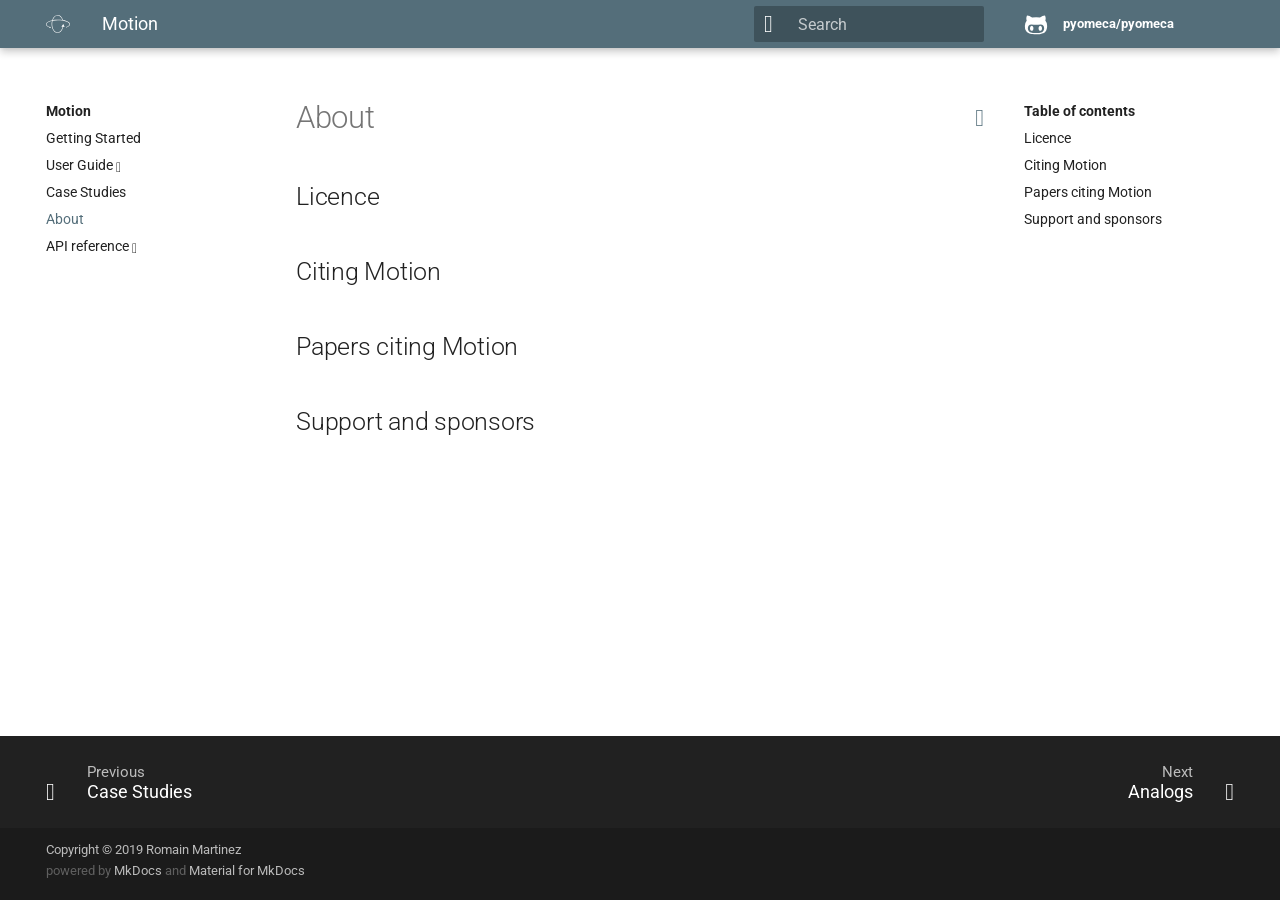
==== about/index.html @ 7331e1ff "Deployed 268c8de with MkDocs version: 1.1" ====
<!doctype html>
<html lang="en" class="no-js">
  <head>
    
      <meta charset="utf-8">
      <meta name="viewport" content="width=device-width,initial-scale=1">
      <meta http-equiv="x-ua-compatible" content="ie=edge">
      
        <meta name="description" content="An Open-Source Framework for Biomechanical Analysis">
      
      
      
        <meta name="author" content="Romain Martinez">
      
      
        <meta name="lang:clipboard.copy" content="Copy to clipboard">
      
        <meta name="lang:clipboard.copied" content="Copied to clipboard">
      
        <meta name="lang:search.language" content="en">
      
        <meta name="lang:search.pipeline.stopwords" content="True">
      
        <meta name="lang:search.pipeline.trimmer" content="True">
      
        <meta name="lang:search.result.none" content="No matching documents">
      
        <meta name="lang:search.result.one" content="1 matching document">
      
        <meta name="lang:search.result.other" content="# matching documents">
      
        <meta name="lang:search.tokenizer" content="[\s\-]+">
      
      <link rel="shortcut icon" href="../images/favicon.ico">
      <meta name="generator" content="mkdocs-1.1, mkdocs-material-4.6.3">
    
    
      
        <title>About - Motion</title>
      
    
    
      <link rel="stylesheet" href="../assets/stylesheets/application.adb8469c.css">
      
        <link rel="stylesheet" href="../assets/stylesheets/application-palette.a8b3c06d.css">
      
      
        
        
        <meta name="theme-color" content="#546e7a">
      
    
    
      <script src="../assets/javascripts/modernizr.86422ebf.js"></script>
    
    
      
        <link href="https://fonts.gstatic.com" rel="preconnect" crossorigin>
        <link rel="stylesheet" href="https://fonts.googleapis.com/css?family=Roboto:300,400,400i,700%7CRoboto+Mono&display=fallback">
        <style>body,input{font-family:"Roboto","Helvetica Neue",Helvetica,Arial,sans-serif}code,kbd,pre{font-family:"Roboto Mono","Courier New",Courier,monospace}</style>
      
    
    <link rel="stylesheet" href="../assets/fonts/material-icons.css">
    
    
      <link rel="stylesheet" href="../custom.css">
    
    
      
    
    
  </head>
  
    
    
    <body dir="ltr" data-md-color-primary="blue-grey" data-md-color-accent="teal">
  
    <svg class="md-svg">
      <defs>
        
        
          <svg xmlns="http://www.w3.org/2000/svg" width="416" height="448" viewBox="0 0 416 448" id="__github"><path fill="currentColor" d="M160 304q0 10-3.125 20.5t-10.75 19T128 352t-18.125-8.5-10.75-19T96 304t3.125-20.5 10.75-19T128 256t18.125 8.5 10.75 19T160 304zm160 0q0 10-3.125 20.5t-10.75 19T288 352t-18.125-8.5-10.75-19T256 304t3.125-20.5 10.75-19T288 256t18.125 8.5 10.75 19T320 304zm40 0q0-30-17.25-51T296 232q-10.25 0-48.75 5.25Q229.5 240 208 240t-39.25-2.75Q130.75 232 120 232q-29.5 0-46.75 21T56 304q0 22 8 38.375t20.25 25.75 30.5 15 35 7.375 37.25 1.75h42q20.5 0 37.25-1.75t35-7.375 30.5-15 20.25-25.75T360 304zm56-44q0 51.75-15.25 82.75-9.5 19.25-26.375 33.25t-35.25 21.5-42.5 11.875-42.875 5.5T212 416q-19.5 0-35.5-.75t-36.875-3.125-38.125-7.5-34.25-12.875T37 371.5t-21.5-28.75Q0 312 0 260q0-59.25 34-99-6.75-20.5-6.75-42.5 0-29 12.75-54.5 27 0 47.5 9.875t47.25 30.875Q171.5 96 212 96q37 0 70 8 26.25-20.5 46.75-30.25T376 64q12.75 25.5 12.75 54.5 0 21.75-6.75 42 34 40 34 99.5z"/></svg>
        
      </defs>
    </svg>
    <input class="md-toggle" data-md-toggle="drawer" type="checkbox" id="__drawer" autocomplete="off">
    <input class="md-toggle" data-md-toggle="search" type="checkbox" id="__search" autocomplete="off">
    <label class="md-overlay" data-md-component="overlay" for="__drawer"></label>
    
      <a href="#licence" tabindex="0" class="md-skip">
        Skip to content
      </a>
    
    
      <header class="md-header" data-md-component="header">
  <nav class="md-header-nav md-grid">
    <div class="md-flex">
      <div class="md-flex__cell md-flex__cell--shrink">
        <a href=".." title="Motion" aria-label="Motion" class="md-header-nav__button md-logo">
          
            <img alt="logo" src="../images/logo.svg" width="24" height="24">
          
        </a>
      </div>
      <div class="md-flex__cell md-flex__cell--shrink">
        <label class="md-icon md-icon--menu md-header-nav__button" for="__drawer"></label>
      </div>
      <div class="md-flex__cell md-flex__cell--stretch">
        <div class="md-flex__ellipsis md-header-nav__title" data-md-component="title">
          
            <span class="md-header-nav__topic">
              Motion
            </span>
            <span class="md-header-nav__topic">
              
                About
              
            </span>
          
        </div>
      </div>
      <div class="md-flex__cell md-flex__cell--shrink">
        
          <label class="md-icon md-icon--search md-header-nav__button" for="__search"></label>
          
<div class="md-search" data-md-component="search" role="dialog">
  <label class="md-search__overlay" for="__search"></label>
  <div class="md-search__inner" role="search">
    <form class="md-search__form" name="search">
      <input type="text" class="md-search__input" aria-label="search" name="query" placeholder="Search" autocapitalize="off" autocorrect="off" autocomplete="off" spellcheck="false" data-md-component="query" data-md-state="active">
      <label class="md-icon md-search__icon" for="__search"></label>
      <button type="reset" class="md-icon md-search__icon" data-md-component="reset" tabindex="-1">
        &#xE5CD;
      </button>
    </form>
    <div class="md-search__output">
      <div class="md-search__scrollwrap" data-md-scrollfix>
        <div class="md-search-result" data-md-component="result">
          <div class="md-search-result__meta">
            Type to start searching
          </div>
          <ol class="md-search-result__list"></ol>
        </div>
      </div>
    </div>
  </div>
</div>
        
      </div>
      
        <div class="md-flex__cell md-flex__cell--shrink">
          <div class="md-header-nav__source">
            


  

<a href="https://github.com/pyomeca/pyomeca/" title="Go to repository" class="md-source" data-md-source="github">
  
    <div class="md-source__icon">
      <svg viewBox="0 0 24 24" width="24" height="24">
        <use xlink:href="#__github" width="24" height="24"></use>
      </svg>
    </div>
  
  <div class="md-source__repository">
    pyomeca/pyomeca
  </div>
</a>
          </div>
        </div>
      
    </div>
  </nav>
</header>
    
    <div class="md-container">
      
        
      
      
      <main class="md-main" role="main">
        <div class="md-main__inner md-grid" data-md-component="container">
          
            
              <div class="md-sidebar md-sidebar--primary" data-md-component="navigation">
                <div class="md-sidebar__scrollwrap">
                  <div class="md-sidebar__inner">
                    <nav class="md-nav md-nav--primary" data-md-level="0">
  <label class="md-nav__title md-nav__title--site" for="__drawer">
    <a href=".." title="Motion" class="md-nav__button md-logo">
      
        <img alt="logo" src="../images/logo.svg" width="48" height="48">
      
    </a>
    Motion
  </label>
  
    <div class="md-nav__source">
      


  

<a href="https://github.com/pyomeca/pyomeca/" title="Go to repository" class="md-source" data-md-source="github">
  
    <div class="md-source__icon">
      <svg viewBox="0 0 24 24" width="24" height="24">
        <use xlink:href="#__github" width="24" height="24"></use>
      </svg>
    </div>
  
  <div class="md-source__repository">
    pyomeca/pyomeca
  </div>
</a>
    </div>
  
  <ul class="md-nav__list" data-md-scrollfix>
    
      
      
      


  <li class="md-nav__item">
    <a href="../getting-started/" title="Getting Started" class="md-nav__link">
      Getting Started
    </a>
  </li>

    
      
      
      


  <li class="md-nav__item md-nav__item--nested">
    
      <input class="md-toggle md-nav__toggle" data-md-toggle="nav-2" type="checkbox" id="nav-2">
    
    <label class="md-nav__link" for="nav-2">
      User Guide
    </label>
    <nav class="md-nav" data-md-component="collapsible" data-md-level="1">
      <label class="md-nav__title" for="nav-2">
        User Guide
      </label>
      <ul class="md-nav__list" data-md-scrollfix>
        
        
          
          
          


  <li class="md-nav__item">
    <a href="../object-creation/" title="Object creation" class="md-nav__link">
      Object creation
    </a>
  </li>

        
          
          
          


  <li class="md-nav__item">
    <a href="../data-processing/" title="Data processing" class="md-nav__link">
      Data processing
    </a>
  </li>

        
      </ul>
    </nav>
  </li>

    
      
      
      


  <li class="md-nav__item">
    <a href="../case-studies/" title="Case Studies" class="md-nav__link">
      Case Studies
    </a>
  </li>

    
      
      
      

  


  <li class="md-nav__item md-nav__item--active">
    
    <input class="md-toggle md-nav__toggle" data-md-toggle="toc" type="checkbox" id="__toc">
    
    
      <label class="md-nav__link md-nav__link--active" for="__toc">
        About
      </label>
    
    <a href="./" title="About" class="md-nav__link md-nav__link--active">
      About
    </a>
    
      
<nav class="md-nav md-nav--secondary">
  
  
  
    <label class="md-nav__title" for="__toc">Table of contents</label>
    <ul class="md-nav__list" data-md-scrollfix>
      
        <li class="md-nav__item">
  <a href="#licence" class="md-nav__link">
    Licence
  </a>
  
</li>
      
        <li class="md-nav__item">
  <a href="#citing-motion" class="md-nav__link">
    Citing Motion
  </a>
  
</li>
      
        <li class="md-nav__item">
  <a href="#papers-citing-motion" class="md-nav__link">
    Papers citing Motion
  </a>
  
</li>
      
        <li class="md-nav__item">
  <a href="#support-and-sponsors" class="md-nav__link">
    Support and sponsors
  </a>
  
</li>
      
      
      
      
      
    </ul>
  
</nav>
    
  </li>

    
      
      
      


  <li class="md-nav__item md-nav__item--nested">
    
      <input class="md-toggle md-nav__toggle" data-md-toggle="nav-5" type="checkbox" id="nav-5">
    
    <label class="md-nav__link" for="nav-5">
      API reference
    </label>
    <nav class="md-nav" data-md-component="collapsible" data-md-level="1">
      <label class="md-nav__title" for="nav-5">
        API reference
      </label>
      <ul class="md-nav__list" data-md-scrollfix>
        
        
          
          
          


  <li class="md-nav__item">
    <a href="../api/analogs/" title="Analogs" class="md-nav__link">
      Analogs
    </a>
  </li>

        
          
          
          


  <li class="md-nav__item">
    <a href="../api/angles/" title="Angles" class="md-nav__link">
      Angles
    </a>
  </li>

        
          
          
          


  <li class="md-nav__item">
    <a href="../api/markers/" title="Markers" class="md-nav__link">
      Markers
    </a>
  </li>

        
          
          
          


  <li class="md-nav__item">
    <a href="../api/dataarray_accessor/" title="Dataarray_accessor" class="md-nav__link">
      Dataarray_accessor
    </a>
  </li>

        
          
          
          


  <li class="md-nav__item">
    <a href="../api/rototrans/" title="Rototrans" class="md-nav__link">
      Rototrans
    </a>
  </li>

        
      </ul>
    </nav>
  </li>

    
  </ul>
</nav>
                  </div>
                </div>
              </div>
            
            
              <div class="md-sidebar md-sidebar--secondary" data-md-component="toc">
                <div class="md-sidebar__scrollwrap">
                  <div class="md-sidebar__inner">
                    
<nav class="md-nav md-nav--secondary">
  
  
  
    <label class="md-nav__title" for="__toc">Table of contents</label>
    <ul class="md-nav__list" data-md-scrollfix>
      
        <li class="md-nav__item">
  <a href="#licence" class="md-nav__link">
    Licence
  </a>
  
</li>
      
        <li class="md-nav__item">
  <a href="#citing-motion" class="md-nav__link">
    Citing Motion
  </a>
  
</li>
      
        <li class="md-nav__item">
  <a href="#papers-citing-motion" class="md-nav__link">
    Papers citing Motion
  </a>
  
</li>
      
        <li class="md-nav__item">
  <a href="#support-and-sponsors" class="md-nav__link">
    Support and sponsors
  </a>
  
</li>
      
      
      
      
      
    </ul>
  
</nav>
                  </div>
                </div>
              </div>
            
          
          <div class="md-content">
            <article class="md-content__inner md-typeset">
              
                
                  <a href="https://github.com/pyomeca/pyomeca/edit/master/docs/about.md" title="Edit this page" class="md-icon md-content__icon">&#xE3C9;</a>
                
                
                  <h1>About</h1>
                
                <h2 id="licence">Licence<a class="headerlink" href="#licence" title="Permanent link">&para;</a></h2>
<h2 id="citing-motion">Citing Motion<a class="headerlink" href="#citing-motion" title="Permanent link">&para;</a></h2>
<h2 id="papers-citing-motion">Papers citing Motion<a class="headerlink" href="#papers-citing-motion" title="Permanent link">&para;</a></h2>
<h2 id="support-and-sponsors">Support and sponsors<a class="headerlink" href="#support-and-sponsors" title="Permanent link">&para;</a></h2>
                
                  
                
                
              
              
                


              
            </article>
          </div>
        </div>
      </main>
      
        
<footer class="md-footer">
  
    <div class="md-footer-nav">
      <nav class="md-footer-nav__inner md-grid">
        
          <a href="../case-studies/" title="Case Studies" class="md-flex md-footer-nav__link md-footer-nav__link--prev" rel="prev">
            <div class="md-flex__cell md-flex__cell--shrink">
              <i class="md-icon md-icon--arrow-back md-footer-nav__button"></i>
            </div>
            <div class="md-flex__cell md-flex__cell--stretch md-footer-nav__title">
              <span class="md-flex__ellipsis">
                <span class="md-footer-nav__direction">
                  Previous
                </span>
                Case Studies
              </span>
            </div>
          </a>
        
        
          <a href="../api/analogs/" title="Analogs" class="md-flex md-footer-nav__link md-footer-nav__link--next" rel="next">
            <div class="md-flex__cell md-flex__cell--stretch md-footer-nav__title">
              <span class="md-flex__ellipsis">
                <span class="md-footer-nav__direction">
                  Next
                </span>
                Analogs
              </span>
            </div>
            <div class="md-flex__cell md-flex__cell--shrink">
              <i class="md-icon md-icon--arrow-forward md-footer-nav__button"></i>
            </div>
          </a>
        
      </nav>
    </div>
  
  <div class="md-footer-meta md-typeset">
    <div class="md-footer-meta__inner md-grid">
      <div class="md-footer-copyright">
        
          <div class="md-footer-copyright__highlight">
            Copyright &copy; 2019 Romain Martinez
          </div>
        
        powered by
        <a href="https://www.mkdocs.org" target="_blank" rel="noopener">MkDocs</a>
        and
        <a href="https://squidfunk.github.io/mkdocs-material/" target="_blank" rel="noopener">
          Material for MkDocs</a>
      </div>
      
  <div class="md-footer-social">
    <link rel="stylesheet" href="../assets/fonts/font-awesome.css">
    
      <a href="https://github.com/romainmartinez" target="_blank" rel="noopener" title="github" class="md-footer-social__link fa fa-github"></a>
    
  </div>

    </div>
  </div>
</footer>
      
    </div>
    
      <script src="../assets/javascripts/application.c33a9706.js"></script>
      
      <script>app.initialize({version:"1.1",url:{base:".."}})</script>
      
    
  </body>
</html>
---- assets/stylesheets/application.adb8469c.css ----
html{box-sizing:border-box}*,:after,:before{box-sizing:inherit}html{-webkit-text-size-adjust:none;-moz-text-size-adjust:none;-ms-text-size-adjust:none;text-size-adjust:none}body{margin:0}hr{overflow:visible;box-sizing:content-box}a{-webkit-text-decoration-skip:objects}a,button,input,label{-webkit-tap-highlight-color:transparent}a{color:inherit;text-decoration:none}small,sub,sup{font-size:80%}sub,sup{position:relative;line-height:0;vertical-align:baseline}sub{bottom:-.25em}sup{top:-.5em}img{border-style:none}table{border-collapse:separate;border-spacing:0}td,th{font-weight:400;vertical-align:top}button{margin:0;padding:0;border:0;outline-style:none;background:transparent;font-size:inherit}input{border:0;outline:0}.md-clipboard:before,.md-icon,.md-nav__button,.md-nav__link:after,.md-nav__title:before,.md-search-result__article--document:before,.md-source-file:before,.md-typeset .admonition>.admonition-title:before,.md-typeset .admonition>summary:before,.md-typeset .critic.comment:before,.md-typeset .footnote-backref,.md-typeset .task-list-control .task-list-indicator:before,.md-typeset details>.admonition-title:before,.md-typeset details>summary:before,.md-typeset summary:after{font-family:Material Icons;font-style:normal;font-variant:normal;font-weight:400;line-height:1;text-transform:none;white-space:nowrap;word-wrap:normal;direction:ltr}.md-content__icon,.md-footer-nav__button,.md-header-nav__button,.md-nav__button,.md-nav__title:before,.md-search-result__article--document:before{display:inline-block;margin:.2rem;padding:.4rem;font-size:1.2rem;cursor:pointer}.md-icon--arrow-back:before{content:""}.md-icon--arrow-forward:before{content:""}.md-icon--menu:before{content:""}.md-icon--search:before{content:""}[dir=rtl] .md-icon--arrow-back:before{content:""}[dir=rtl] .md-icon--arrow-forward:before{content:""}body{-webkit-font-smoothing:antialiased;-moz-osx-font-smoothing:grayscale}body,input{color:rgba(0,0,0,.87);font-feature-settings:"kern","liga";font-family:Helvetica Neue,Helvetica,Arial,sans-serif}code,kbd,pre{color:rgba(0,0,0,.87);font-feature-settings:"kern";font-family:Courier New,Courier,monospace}.md-typeset{font-size:.8rem;line-height:1.6;-webkit-print-color-adjust:exact}.md-typeset blockquote,.md-typeset ol,.md-typeset p,.md-typeset ul{margin:1em 0}.md-typeset h1{margin:0 0 2rem;color:rgba(0,0,0,.54);font-size:1.5625rem;line-height:1.3}.md-typeset h1,.md-typeset h2{font-weight:300;letter-spacing:-.01em}.md-typeset h2{margin:2rem 0 .8rem;font-size:1.25rem;line-height:1.4}.md-typeset h3{margin:1.6rem 0 .8rem;font-size:1rem;font-weight:400;letter-spacing:-.01em;line-height:1.5}.md-typeset h2+h3{margin-top:.8rem}.md-typeset h4{font-size:.8rem}.md-typeset h4,.md-typeset h5,.md-typeset h6{margin:.8rem 0;font-weight:700;letter-spacing:-.01em}.md-typeset h5,.md-typeset h6{color:rgba(0,0,0,.54);font-size:.64rem}.md-typeset h5{text-transform:uppercase}.md-typeset hr{margin:1.5em 0;border-bottom:.05rem dotted rgba(0,0,0,.26)}.md-typeset a{color:#3f51b5;word-break:break-word}.md-typeset a,.md-typeset a:before{-webkit-transition:color .125s;transition:color .125s}.md-typeset a:active,.md-typeset a:hover{color:#536dfe}.md-typeset code,.md-typeset pre{background-color:hsla(0,0%,92.5%,.5);color:#37474f;font-size:85%;direction:ltr}.md-typeset code{margin:0 .29412em;padding:.07353em 0;border-radius:.1rem;box-shadow:.29412em 0 0 hsla(0,0%,92.5%,.5),-.29412em 0 0 hsla(0,0%,92.5%,.5);word-break:break-word;-webkit-box-decoration-break:clone;box-decoration-break:clone}.md-typeset h1 code,.md-typeset h2 code,.md-typeset h3 code,.md-typeset h4 code,.md-typeset h5 code,.md-typeset h6 code{margin:0;background-color:transparent;box-shadow:none}.md-typeset a>code{margin:inherit;padding:inherit;border-radius:initial;background-color:inherit;color:inherit;box-shadow:none}.md-typeset pre{position:relative;margin:1em 0;border-radius:.1rem;line-height:1.4;-webkit-overflow-scrolling:touch}.md-typeset pre>code{display:block;margin:0;padding:.525rem .6rem;background-color:transparent;font-size:inherit;box-shadow:none;-webkit-box-decoration-break:slice;box-decoration-break:slice;overflow:auto}.md-typeset pre>code::-webkit-scrollbar{width:.2rem;height:.2rem}.md-typeset pre>code::-webkit-scrollbar-thumb{background-color:rgba(0,0,0,.26)}.md-typeset pre>code::-webkit-scrollbar-thumb:hover{background-color:#536dfe}.md-typeset kbd{padding:0 .29412em;border-radius:.15rem;border:.05rem solid #c9c9c9;border-bottom-color:#bcbcbc;background-color:#fcfcfc;color:#555;font-size:85%;box-shadow:0 .05rem 0 #b0b0b0;word-break:break-word}.md-typeset mark{margin:0 .25em;padding:.0625em 0;border-radius:.1rem;background-color:rgba(255,235,59,.5);box-shadow:.25em 0 0 rgba(255,235,59,.5),-.25em 0 0 rgba(255,235,59,.5);word-break:break-word;-webkit-box-decoration-break:clone;box-decoration-break:clone}.md-typeset abbr{border-bottom:.05rem dotted rgba(0,0,0,.54);text-decoration:none;cursor:help}.md-typeset small{opacity:.75}.md-typeset sub,.md-typeset sup{margin-left:.07812em}[dir=rtl] .md-typeset sub,[dir=rtl] .md-typeset sup{margin-right:.07812em;margin-left:0}.md-typeset blockquote{padding-left:.6rem;border-left:.2rem solid rgba(0,0,0,.26);color:rgba(0,0,0,.54)}[dir=rtl] .md-typeset blockquote{padding-right:.6rem;padding-left:0;border-right:.2rem solid rgba(0,0,0,.26);border-left:initial}.md-typeset ul{list-style-type:disc}.md-typeset ol,.md-typeset ul{margin-left:.625em;padding:0}[dir=rtl] .md-typeset ol,[dir=rtl] .md-typeset ul{margin-right:.625em;margin-left:0}.md-typeset ol ol,.md-typeset ul ol{list-style-type:lower-alpha}.md-typeset ol ol ol,.md-typeset ul ol ol{list-style-type:lower-roman}.md-typeset ol li,.md-typeset ul li{margin-bottom:.5em;margin-left:1.25em}[dir=rtl] .md-typeset ol li,[dir=rtl] .md-typeset ul li{margin-right:1.25em;margin-left:0}.md-typeset ol li blockquote,.md-typeset ol li p,.md-typeset ul li blockquote,.md-typeset ul li p{margin:.5em 0}.md-typeset ol li:last-child,.md-typeset ul li:last-child{margin-bottom:0}.md-typeset ol li ol,.md-typeset ol li ul,.md-typeset ul li ol,.md-typeset ul li ul{margin:.5em 0 .5em .625em}[dir=rtl] .md-typeset ol li ol,[dir=rtl] .md-typeset ol li ul,[dir=rtl] .md-typeset ul li ol,[dir=rtl] .md-typeset ul li ul{margin-right:.625em;margin-left:0}.md-typeset dd{margin:1em 0 1em 1.875em}[dir=rtl] .md-typeset dd{margin-right:1.875em;margin-left:0}.md-typeset iframe,.md-typeset img,.md-typeset svg{max-width:100%}.md-typeset table:not([class]){box-shadow:0 2px 2px 0 rgba(0,0,0,.14),0 1px 5px 0 rgba(0,0,0,.12),0 3px 1px -2px rgba(0,0,0,.2);display:inline-block;max-width:100%;border-radius:.1rem;font-size:.64rem;overflow:auto;-webkit-overflow-scrolling:touch}.md-typeset table:not([class])+*{margin-top:1.5em}.md-typeset table:not([class]) td:not([align]),.md-typeset table:not([class]) th:not([align]){text-align:left}[dir=rtl] .md-typeset table:not([class]) td:not([align]),[dir=rtl] .md-typeset table:not([class]) th:not([align]){text-align:right}.md-typeset table:not([class]) th{min-width:5rem;padding:.6rem .8rem;background-color:rgba(0,0,0,.54);color:#fff;vertical-align:top}.md-typeset table:not([class]) td{padding:.6rem .8rem;border-top:.05rem solid rgba(0,0,0,.07);vertical-align:top}.md-typeset table:not([class]) tr{-webkit-transition:background-color .125s;transition:background-color .125s}.md-typeset table:not([class]) tr:hover{background-color:rgba(0,0,0,.035);box-shadow:inset 0 .05rem 0 #fff}.md-typeset table:not([class]) tr:first-child td{border-top:0}.md-typeset table:not([class]) a{word-break:normal}.md-typeset__scrollwrap{margin:1em -.8rem;overflow-x:auto;-webkit-overflow-scrolling:touch}.md-typeset .md-typeset__table{display:inline-block;margin-bottom:.5em;padding:0 .8rem}.md-typeset .md-typeset__table table{display:table;width:100%;margin:0;overflow:hidden}html{font-size:125%;overflow-x:hidden}body,html{height:100%}body{position:relative;font-size:.5rem}hr{display:block;height:.05rem;padding:0;border:0}.md-svg{display:none}.md-grid{max-width:61rem;margin-right:auto;margin-left:auto}.md-container,.md-main{overflow:auto}.md-container{display:table;width:100%;height:100%;padding-top:2.4rem;table-layout:fixed}.md-main{display:table-row;height:100%}.md-main__inner{height:100%;padding-top:1.5rem;padding-bottom:.05rem}.md-toggle{display:none}.md-overlay{position:fixed;top:0;width:0;height:0;-webkit-transition:width 0s .25s,height 0s .25s,opacity .25s;transition:width 0s .25s,height 0s .25s,opacity .25s;background-color:rgba(0,0,0,.54);opacity:0;z-index:3}.md-flex{display:table}.md-flex__cell{display:table-cell;position:relative;vertical-align:top}.md-flex__cell--shrink{width:0}.md-flex__cell--stretch{display:table;width:100%;table-layout:fixed}.md-flex__ellipsis{display:table-cell;text-overflow:ellipsis;white-space:nowrap;overflow:hidden}.md-skip{position:fixed;width:.05rem;height:.05rem;margin:.5rem;padding:.3rem .5rem;-webkit-transform:translateY(.4rem);transform:translateY(.4rem);border-radius:.1rem;background-color:rgba(0,0,0,.87);color:#fff;font-size:.64rem;opacity:0;overflow:hidden}.md-skip:focus{width:auto;height:auto;clip:auto;-webkit-transform:translateX(0);transform:translateX(0);-webkit-transition:opacity .175s 75ms,-webkit-transform .25s cubic-bezier(.4,0,.2,1);transition:opacity .175s 75ms,-webkit-transform .25s cubic-bezier(.4,0,.2,1);transition:transform .25s cubic-bezier(.4,0,.2,1),opacity .175s 75ms;transition:transform .25s cubic-bezier(.4,0,.2,1),opacity .175s 75ms,-webkit-transform .25s cubic-bezier(.4,0,.2,1);opacity:1;z-index:10}@page{margin:25mm}.md-clipboard{position:absolute;top:.3rem;right:.3rem;width:1.4rem;height:1.4rem;border-radius:.1rem;font-size:.8rem;cursor:pointer;z-index:1;-webkit-backface-visibility:hidden;backface-visibility:hidden}.md-clipboard:before{-webkit-transition:color .25s,opacity .25s;transition:color .25s,opacity .25s;color:rgba(0,0,0,.07);content:"\E14D"}.codehilite:hover .md-clipboard:before,.md-typeset .highlight:hover .md-clipboard:before,pre:hover .md-clipboard:before{color:rgba(0,0,0,.54)}.md-clipboard:focus:before,.md-clipboard:hover:before{color:#536dfe}.md-clipboard__message{display:block;position:absolute;top:0;right:1.7rem;padding:.3rem .5rem;-webkit-transform:translateX(.4rem);transform:translateX(.4rem);-webkit-transition:opacity .175s,-webkit-transform .25s cubic-bezier(.9,.1,.9,0);transition:opacity .175s,-webkit-transform .25s cubic-bezier(.9,.1,.9,0);transition:transform .25s cubic-bezier(.9,.1,.9,0),opacity .175s;transition:transform .25s cubic-bezier(.9,.1,.9,0),opacity .175s,-webkit-transform .25s cubic-bezier(.9,.1,.9,0);border-radius:.1rem;background-color:rgba(0,0,0,.54);color:#fff;font-size:.64rem;white-space:nowrap;opacity:0;pointer-events:none}.md-clipboard__message--active{-webkit-transform:translateX(0);transform:translateX(0);-webkit-transition:opacity .175s 75ms,-webkit-transform .25s cubic-bezier(.4,0,.2,1);transition:opacity .175s 75ms,-webkit-transform .25s cubic-bezier(.4,0,.2,1);transition:transform .25s cubic-bezier(.4,0,.2,1),opacity .175s 75ms;transition:transform .25s cubic-bezier(.4,0,.2,1),opacity .175s 75ms,-webkit-transform .25s cubic-bezier(.4,0,.2,1);opacity:1;pointer-events:auto}.md-clipboard__message:before{content:attr(aria-label)}.md-clipboard__message:after{display:block;position:absolute;top:50%;right:-.2rem;width:0;margin-top:-.2rem;border-color:transparent rgba(0,0,0,.54);border-style:solid;border-width:.2rem 0 .2rem .2rem;content:""}.md-content__inner{margin:0 .8rem 1.2rem;padding-top:.6rem}.md-content__inner:before{display:block;height:.4rem;content:""}.md-content__inner>:last-child{margin-bottom:0}.md-content__icon{position:relative;margin:.4rem 0;padding:0;float:right}.md-typeset .md-content__icon{color:rgba(0,0,0,.26)}.md-header{position:fixed;top:0;right:0;left:0;height:2.4rem;-webkit-transition:background-color .25s,color .25s;transition:background-color .25s,color .25s;background-color:#3f51b5;color:#fff;box-shadow:none;z-index:2;-webkit-backface-visibility:hidden;backface-visibility:hidden}.no-js .md-header{-webkit-transition:none;transition:none;box-shadow:none}.md-header[data-md-state=shadow]{-webkit-transition:background-color .25s,color .25s,box-shadow .25s;transition:background-color .25s,color .25s,box-shadow .25s;box-shadow:0 0 .2rem rgba(0,0,0,.1),0 .2rem .4rem rgba(0,0,0,.2)}.md-header-nav{padding:0 .2rem}.md-header-nav__button{position:relative;-webkit-transition:opacity .25s;transition:opacity .25s;z-index:1}.md-header-nav__button:hover{opacity:.7}.md-header-nav__button.md-logo *{display:block}.no-js .md-header-nav__button.md-icon--search{display:none}.md-header-nav__topic{display:block;position:absolute;-webkit-transition:opacity .15s,-webkit-transform .4s cubic-bezier(.1,.7,.1,1);transition:opacity .15s,-webkit-transform .4s cubic-bezier(.1,.7,.1,1);transition:transform .4s cubic-bezier(.1,.7,.1,1),opacity .15s;transition:transform .4s cubic-bezier(.1,.7,.1,1),opacity .15s,-webkit-transform .4s cubic-bezier(.1,.7,.1,1);text-overflow:ellipsis;white-space:nowrap;overflow:hidden}.md-header-nav__topic+.md-header-nav__topic{-webkit-transform:translateX(1.25rem);transform:translateX(1.25rem);-webkit-transition:opacity .15s,-webkit-transform .4s cubic-bezier(1,.7,.1,.1);transition:opacity .15s,-webkit-transform .4s cubic-bezier(1,.7,.1,.1);transition:transform .4s cubic-bezier(1,.7,.1,.1),opacity .15s;transition:transform .4s cubic-bezier(1,.7,.1,.1),opacity .15s,-webkit-transform .4s cubic-bezier(1,.7,.1,.1);opacity:0;z-index:-1;pointer-events:none}[dir=rtl] .md-header-nav__topic+.md-header-nav__topic{-webkit-transform:translateX(-1.25rem);transform:translateX(-1.25rem)}.no-js .md-header-nav__topic{position:static}.no-js .md-header-nav__topic+.md-header-nav__topic{display:none}.md-header-nav__title{padding:0 1rem;font-size:.9rem;line-height:2.4rem}.md-header-nav__title[data-md-state=active] .md-header-nav__topic{-webkit-transform:translateX(-1.25rem);transform:translateX(-1.25rem);-webkit-transition:opacity .15s,-webkit-transform .4s cubic-bezier(1,.7,.1,.1);transition:opacity .15s,-webkit-transform .4s cubic-bezier(1,.7,.1,.1);transition:transform .4s cubic-bezier(1,.7,.1,.1),opacity .15s;transition:transform .4s cubic-bezier(1,.7,.1,.1),opacity .15s,-webkit-transform .4s cubic-bezier(1,.7,.1,.1);opacity:0;z-index:-1;pointer-events:none}[dir=rtl] .md-header-nav__title[data-md-state=active] .md-header-nav__topic{-webkit-transform:translateX(1.25rem);transform:translateX(1.25rem)}.md-header-nav__title[data-md-state=active] .md-header-nav__topic+.md-header-nav__topic{-webkit-transform:translateX(0);transform:translateX(0);-webkit-transition:opacity .15s,-webkit-transform .4s cubic-bezier(.1,.7,.1,1);transition:opacity .15s,-webkit-transform .4s cubic-bezier(.1,.7,.1,1);transition:transform .4s cubic-bezier(.1,.7,.1,1),opacity .15s;transition:transform .4s cubic-bezier(.1,.7,.1,1),opacity .15s,-webkit-transform .4s cubic-bezier(.1,.7,.1,1);opacity:1;z-index:0;pointer-events:auto}.md-header-nav__source{display:none}.md-hero{-webkit-transition:background .25s;transition:background .25s;background-color:#3f51b5;color:#fff;font-size:1rem;overflow:hidden}.md-hero__inner{margin-top:1rem;padding:.8rem .8rem .4rem;-webkit-transition:opacity .25s,-webkit-transform .4s cubic-bezier(.1,.7,.1,1);transition:opacity .25s,-webkit-transform .4s cubic-bezier(.1,.7,.1,1);transition:transform .4s cubic-bezier(.1,.7,.1,1),opacity .25s;transition:transform .4s cubic-bezier(.1,.7,.1,1),opacity .25s,-webkit-transform .4s cubic-bezier(.1,.7,.1,1);-webkit-transition-delay:.1s;transition-delay:.1s}[data-md-state=hidden] .md-hero__inner{pointer-events:none;-webkit-transform:translateY(.625rem);transform:translateY(.625rem);-webkit-transition:opacity .1s 0s,-webkit-transform 0s .4s;transition:opacity .1s 0s,-webkit-transform 0s .4s;transition:transform 0s .4s,opacity .1s 0s;transition:transform 0s .4s,opacity .1s 0s,-webkit-transform 0s .4s;opacity:0}.md-hero--expand .md-hero__inner{margin-bottom:1.2rem}.md-footer-nav{background-color:rgba(0,0,0,.87);color:#fff}.md-footer-nav__inner{padding:.2rem;overflow:auto}.md-footer-nav__link{padding-top:1.4rem;padding-bottom:.4rem;-webkit-transition:opacity .25s;transition:opacity .25s}.md-footer-nav__link:hover{opacity:.7}.md-footer-nav__link--prev{width:25%;float:left}[dir=rtl] .md-footer-nav__link--prev{float:right}.md-footer-nav__link--next{width:75%;float:right;text-align:right}[dir=rtl] .md-footer-nav__link--next{float:left;text-align:left}.md-footer-nav__button{-webkit-transition:background .25s;transition:background .25s}.md-footer-nav__title{position:relative;padding:0 1rem;font-size:.9rem;line-height:2.4rem}.md-footer-nav__direction{position:absolute;right:0;left:0;margin-top:-1rem;padding:0 1rem;color:hsla(0,0%,100%,.7);font-size:.75rem}.md-footer-meta{background-color:rgba(0,0,0,.895)}.md-footer-meta__inner{padding:.2rem;overflow:auto}html .md-footer-meta.md-typeset a{color:hsla(0,0%,100%,.7)}html .md-footer-meta.md-typeset a:focus,html .md-footer-meta.md-typeset a:hover{color:#fff}.md-footer-copyright{margin:0 .6rem;padding:.4rem 0;color:hsla(0,0%,100%,.3);font-size:.64rem}.md-footer-copyright__highlight{color:hsla(0,0%,100%,.7)}.md-footer-social{margin:0 .4rem;padding:.2rem 0 .6rem}.md-footer-social__link{display:inline-block;width:1.6rem;height:1.6rem;font-size:.8rem;text-align:center}.md-footer-social__link:before{line-height:1.9}.md-nav{font-size:.7rem;line-height:1.3}.md-nav__title{display:block;padding:0 .6rem;font-weight:700;text-overflow:ellipsis;overflow:hidden}.md-nav__title:before{display:none;content:"\E5C4"}[dir=rtl] .md-nav__title:before{content:"\E5C8"}.md-nav__title .md-nav__button{display:none}.md-nav__list{margin:0;padding:0;list-style:none}.md-nav__item{padding:0 .6rem}.md-nav__item:last-child{padding-bottom:.6rem}.md-nav__item .md-nav__item{padding-right:0}[dir=rtl] .md-nav__item .md-nav__item{padding-right:.6rem;padding-left:0}.md-nav__item .md-nav__item:last-child{padding-bottom:0}.md-nav__button img{width:100%;height:auto}.md-nav__link{display:block;margin-top:.625em;-webkit-transition:color .125s;transition:color .125s;text-overflow:ellipsis;cursor:pointer;overflow:hidden}.md-nav__item--nested>.md-nav__link:after{content:"\E313"}html .md-nav__link[for=__toc],html .md-nav__link[for=__toc]+.md-nav__link:after,html .md-nav__link[for=__toc]~.md-nav{display:none}.md-nav__link[data-md-state=blur]{color:rgba(0,0,0,.54)}.md-nav__link--active,.md-nav__link:active{color:#3f51b5}.md-nav__item--nested>.md-nav__link{color:inherit}.md-nav__link:focus,.md-nav__link:hover{color:#536dfe}.md-nav__source,.no-js .md-search{display:none}.md-search__overlay{opacity:0;z-index:1}.md-search__form{position:relative}.md-search__input{position:relative;padding:0 2.2rem 0 3.6rem;text-overflow:ellipsis;z-index:2}[dir=rtl] .md-search__input{padding:0 3.6rem 0 2.2rem}.md-search__input::-webkit-input-placeholder{-webkit-transition:color .25s cubic-bezier(.1,.7,.1,1);transition:color .25s cubic-bezier(.1,.7,.1,1)}.md-search__input::-moz-placeholder{-moz-transition:color .25s cubic-bezier(.1,.7,.1,1);transition:color .25s cubic-bezier(.1,.7,.1,1)}.md-search__input:-ms-input-placeholder{-ms-transition:color .25s cubic-bezier(.1,.7,.1,1);transition:color .25s cubic-bezier(.1,.7,.1,1)}.md-search__input::-ms-input-placeholder{-ms-transition:color .25s cubic-bezier(.1,.7,.1,1);transition:color .25s cubic-bezier(.1,.7,.1,1)}.md-search__input::placeholder{-webkit-transition:color .25s cubic-bezier(.1,.7,.1,1);transition:color .25s cubic-bezier(.1,.7,.1,1)}.md-search__input::-webkit-input-placeholder{color:rgba(0,0,0,.54)}.md-search__input::-moz-placeholder{color:rgba(0,0,0,.54)}.md-search__input:-ms-input-placeholder{color:rgba(0,0,0,.54)}.md-search__input::-ms-input-placeholder{color:rgba(0,0,0,.54)}.md-search__input::placeholder,.md-search__input~.md-search__icon{color:rgba(0,0,0,.54)}.md-search__input::-ms-clear{display:none}.md-search__icon{position:absolute;-webkit-transition:color .25s cubic-bezier(.1,.7,.1,1),opacity .25s;transition:color .25s cubic-bezier(.1,.7,.1,1),opacity .25s;font-size:1.2rem;cursor:pointer;z-index:2}.md-search__icon:hover{opacity:.7}.md-search__icon[for=__search]{top:.3rem;left:.5rem}[dir=rtl] .md-search__icon[for=__search]{right:.5rem;left:auto}.md-search__icon[for=__search]:before{content:"\E8B6"}.md-search__icon[type=reset]{top:.3rem;right:.5rem;-webkit-transform:scale(.125);transform:scale(.125);-webkit-transition:opacity .15s,-webkit-transform .15s cubic-bezier(.1,.7,.1,1);transition:opacity .15s,-webkit-transform .15s cubic-bezier(.1,.7,.1,1);transition:transform .15s cubic-bezier(.1,.7,.1,1),opacity .15s;transition:transform .15s cubic-bezier(.1,.7,.1,1),opacity .15s,-webkit-transform .15s cubic-bezier(.1,.7,.1,1);opacity:0}[dir=rtl] .md-search__icon[type=reset]{right:auto;left:.5rem}[data-md-toggle=search]:checked~.md-header .md-search__input:valid~.md-search__icon[type=reset]{-webkit-transform:scale(1);transform:scale(1);opacity:1}[data-md-toggle=search]:checked~.md-header .md-search__input:valid~.md-search__icon[type=reset]:hover{opacity:.7}.md-search__output{position:absolute;width:100%;border-radius:0 0 .1rem .1rem;overflow:hidden;z-index:1}.md-search__scrollwrap{height:100%;background-color:#fff;box-shadow:inset 0 .05rem 0 rgba(0,0,0,.07);overflow-y:auto;-webkit-overflow-scrolling:touch}.md-search-result{color:rgba(0,0,0,.87);word-break:break-word}.md-search-result__meta{padding:0 .8rem;background-color:rgba(0,0,0,.07);color:rgba(0,0,0,.54);font-size:.64rem;line-height:1.8rem}.md-search-result__list{margin:0;padding:0;border-top:.05rem solid rgba(0,0,0,.07);list-style:none}.md-search-result__item{box-shadow:0 -.05rem 0 rgba(0,0,0,.07)}.md-search-result__link{display:block;-webkit-transition:background .25s;transition:background .25s;outline:0;overflow:hidden}.md-search-result__link:hover,.md-search-result__link[data-md-state=active]{background-color:rgba(83,109,254,.1)}.md-search-result__link:hover .md-search-result__article:before,.md-search-result__link[data-md-state=active] .md-search-result__article:before{opacity:.7}.md-search-result__link:last-child .md-search-result__teaser{margin-bottom:.6rem}.md-search-result__article{position:relative;padding:0 .8rem;overflow:auto}.md-search-result__article--document:before{position:absolute;left:0;margin:.1rem;-webkit-transition:opacity .25s;transition:opacity .25s;color:rgba(0,0,0,.54);content:"\E880"}[dir=rtl] .md-search-result__article--document:before{right:0;left:auto}.md-search-result__article--document .md-search-result__title{margin:.55rem 0;font-size:.8rem;font-weight:400;line-height:1.4}.md-search-result__title{margin:.5em 0;font-size:.64rem;font-weight:700;line-height:1.4}.md-search-result__teaser{display:-webkit-box;max-height:1.65rem;margin:.5em 0;color:rgba(0,0,0,.54);font-size:.64rem;line-height:1.4;text-overflow:ellipsis;overflow:hidden;-webkit-box-orient:vertical;-webkit-line-clamp:2}.md-search-result em{font-style:normal;font-weight:700;text-decoration:underline}.md-sidebar{position:absolute;width:12.1rem;padding:1.2rem 0;overflow:hidden}.md-sidebar[data-md-state=lock]{position:fixed;top:2.4rem}.md-sidebar--secondary{display:none}.md-sidebar__scrollwrap{max-height:100%;margin:0 .2rem;overflow-y:auto;-webkit-backface-visibility:hidden;backface-visibility:hidden}.md-sidebar__scrollwrap::-webkit-scrollbar{width:.2rem;height:.2rem}.md-sidebar__scrollwrap::-webkit-scrollbar-thumb{background-color:rgba(0,0,0,.26)}.md-sidebar__scrollwrap::-webkit-scrollbar-thumb:hover{background-color:#536dfe}@-webkit-keyframes md-source__facts--done{0%{height:0}to{height:.65rem}}@keyframes md-source__facts--done{0%{height:0}to{height:.65rem}}@-webkit-keyframes md-source__fact--done{0%{-webkit-transform:translateY(100%);transform:translateY(100%);opacity:0}50%{opacity:0}to{-webkit-transform:translateY(0);transform:translateY(0);opacity:1}}@keyframes md-source__fact--done{0%{-webkit-transform:translateY(100%);transform:translateY(100%);opacity:0}50%{opacity:0}to{-webkit-transform:translateY(0);transform:translateY(0);opacity:1}}.md-source{display:block;padding-right:.6rem;-webkit-transition:opacity .25s;transition:opacity .25s;font-size:.65rem;line-height:1.2;white-space:nowrap}[dir=rtl] .md-source{padding-right:0;padding-left:.6rem}.md-source:hover{opacity:.7}.md-source:after,.md-source__icon{display:inline-block;height:2.4rem;content:"";vertical-align:middle}.md-source__icon{width:2.4rem}.md-source__icon svg{width:1.2rem;height:1.2rem;margin-top:.6rem;margin-left:.6rem}[dir=rtl] .md-source__icon svg{margin-right:.6rem;margin-left:0}.md-source__icon+.md-source__repository{margin-left:-2rem;padding-left:2rem}[dir=rtl] .md-source__icon+.md-source__repository{margin-right:-2rem;margin-left:0;padding-right:2rem;padding-left:0}.md-source__repository{display:inline-block;max-width:100%;margin-left:.6rem;font-weight:700;text-overflow:ellipsis;overflow:hidden;vertical-align:middle}.md-source__facts{margin:0;padding:0;font-size:.55rem;font-weight:700;list-style-type:none;opacity:.75;overflow:hidden}[data-md-state=done] .md-source__facts{-webkit-animation:md-source__facts--done .25s ease-in;animation:md-source__facts--done .25s ease-in}.md-source__fact{float:left}[dir=rtl] .md-source__fact{float:right}[data-md-state=done] .md-source__fact{-webkit-animation:md-source__fact--done .4s ease-out;animation:md-source__fact--done .4s ease-out}.md-source__fact:before{margin:0 .1rem;content:"\00B7"}.md-source__fact:first-child:before{display:none}.md-source-file{display:inline-block;margin:1em .5em 1em 0;padding-right:.25rem;border-radius:.1rem;background-color:rgba(0,0,0,.07);font-size:.64rem;list-style-type:none;cursor:pointer;overflow:hidden}.md-source-file:before{display:inline-block;margin-right:.25rem;padding:.25rem;background-color:rgba(0,0,0,.26);color:#fff;font-size:.8rem;content:"\E86F";vertical-align:middle}html .md-source-file{-webkit-transition:background .4s,color .4s,box-shadow .4s cubic-bezier(.4,0,.2,1);transition:background .4s,color .4s,box-shadow .4s cubic-bezier(.4,0,.2,1)}html .md-source-file:before{-webkit-transition:inherit;transition:inherit}html body .md-typeset .md-source-file{color:rgba(0,0,0,.54)}.md-source-file:hover{box-shadow:0 0 8px rgba(0,0,0,.18),0 8px 16px rgba(0,0,0,.36)}.md-source-file:hover:before{background-color:#536dfe}.md-tabs{width:100%;-webkit-transition:background .25s;transition:background .25s;background-color:#3f51b5;color:#fff;overflow:auto}.md-tabs__list{margin:0 0 0 .2rem;padding:0;list-style:none;white-space:nowrap}.md-tabs__item{display:inline-block;height:2.4rem;padding-right:.6rem;padding-left:.6rem}.md-tabs__link{display:block;margin-top:.8rem;-webkit-transition:opacity .25s,-webkit-transform .4s cubic-bezier(.1,.7,.1,1);transition:opacity .25s,-webkit-transform .4s cubic-bezier(.1,.7,.1,1);transition:transform .4s cubic-bezier(.1,.7,.1,1),opacity .25s;transition:transform .4s cubic-bezier(.1,.7,.1,1),opacity .25s,-webkit-transform .4s cubic-bezier(.1,.7,.1,1);font-size:.7rem;opacity:.7}.md-tabs__link--active,.md-tabs__link:hover{color:inherit;opacity:1}.md-tabs__item:nth-child(2) .md-tabs__link{-webkit-transition-delay:.02s;transition-delay:.02s}.md-tabs__item:nth-child(3) .md-tabs__link{-webkit-transition-delay:.04s;transition-delay:.04s}.md-tabs__item:nth-child(4) .md-tabs__link{-webkit-transition-delay:.06s;transition-delay:.06s}.md-tabs__item:nth-child(5) .md-tabs__link{-webkit-transition-delay:.08s;transition-delay:.08s}.md-tabs__item:nth-child(6) .md-tabs__link{-webkit-transition-delay:.1s;transition-delay:.1s}.md-tabs__item:nth-child(7) .md-tabs__link{-webkit-transition-delay:.12s;transition-delay:.12s}.md-tabs__item:nth-child(8) .md-tabs__link{-webkit-transition-delay:.14s;transition-delay:.14s}.md-tabs__item:nth-child(9) .md-tabs__link{-webkit-transition-delay:.16s;transition-delay:.16s}.md-tabs__item:nth-child(10) .md-tabs__link{-webkit-transition-delay:.18s;transition-delay:.18s}.md-tabs__item:nth-child(11) .md-tabs__link{-webkit-transition-delay:.2s;transition-delay:.2s}.md-tabs__item:nth-child(12) .md-tabs__link{-webkit-transition-delay:.22s;transition-delay:.22s}.md-tabs__item:nth-child(13) .md-tabs__link{-webkit-transition-delay:.24s;transition-delay:.24s}.md-tabs__item:nth-child(14) .md-tabs__link{-webkit-transition-delay:.26s;transition-delay:.26s}.md-tabs__item:nth-child(15) .md-tabs__link{-webkit-transition-delay:.28s;transition-delay:.28s}.md-tabs__item:nth-child(16) .md-tabs__link{-webkit-transition-delay:.3s;transition-delay:.3s}.md-tabs[data-md-state=hidden]{pointer-events:none}.md-tabs[data-md-state=hidden] .md-tabs__link{-webkit-transform:translateY(50%);transform:translateY(50%);-webkit-transition:color .25s,opacity .1s,-webkit-transform 0s .4s;transition:color .25s,opacity .1s,-webkit-transform 0s .4s;transition:color .25s,transform 0s .4s,opacity .1s;transition:color .25s,transform 0s .4s,opacity .1s,-webkit-transform 0s .4s;opacity:0}.md-typeset .admonition,.md-typeset details{box-shadow:0 2px 2px 0 rgba(0,0,0,.14),0 1px 5px 0 rgba(0,0,0,.12),0 3px 1px -2px rgba(0,0,0,.2);position:relative;margin:1.5625em 0;padding:0 .6rem;border-left:.2rem solid #448aff;border-radius:.1rem;font-size:.64rem;overflow:auto}[dir=rtl] .md-typeset .admonition,[dir=rtl] .md-typeset details{border-right:.2rem solid #448aff;border-left:none}html .md-typeset .admonition>:last-child,html .md-typeset details>:last-child{margin-bottom:.6rem}.md-typeset .admonition .admonition,.md-typeset .admonition details,.md-typeset details .admonition,.md-typeset details details{margin:1em 0}.md-typeset .admonition>.admonition-title,.md-typeset .admonition>summary,.md-typeset details>.admonition-title,.md-typeset details>summary{margin:0 -.6rem;padding:.4rem .6rem .4rem 2rem;border-bottom:.05rem solid rgba(68,138,255,.1);background-color:rgba(68,138,255,.1);font-weight:700}[dir=rtl] .md-typeset .admonition>.admonition-title,[dir=rtl] .md-typeset .admonition>summary,[dir=rtl] .md-typeset details>.admonition-title,[dir=rtl] .md-typeset details>summary{padding:.4rem 2rem .4rem .6rem}.md-typeset .admonition>.admonition-title:last-child,.md-typeset .admonition>summary:last-child,.md-typeset details>.admonition-title:last-child,.md-typeset details>summary:last-child{margin-bottom:0}.md-typeset .admonition>.admonition-title:before,.md-typeset .admonition>summary:before,.md-typeset details>.admonition-title:before,.md-typeset details>summary:before{position:absolute;left:.6rem;color:#448aff;font-size:1rem;content:"\E3C9"}[dir=rtl] .md-typeset .admonition>.admonition-title:before,[dir=rtl] .md-typeset .admonition>summary:before,[dir=rtl] .md-typeset details>.admonition-title:before,[dir=rtl] .md-typeset details>summary:before{right:.6rem;left:auto}.md-typeset .admonition.abstract,.md-typeset .admonition.summary,.md-typeset .admonition.tldr,.md-typeset details.abstract,.md-typeset details.summary,.md-typeset details.tldr{border-left-color:#00b0ff}[dir=rtl] .md-typeset .admonition.abstract,[dir=rtl] .md-typeset .admonition.summary,[dir=rtl] .md-typeset .admonition.tldr,[dir=rtl] .md-typeset details.abstract,[dir=rtl] .md-typeset details.summary,[dir=rtl] .md-typeset details.tldr{border-right-color:#00b0ff}.md-typeset .admonition.abstract>.admonition-title,.md-typeset .admonition.abstract>summary,.md-typeset .admonition.summary>.admonition-title,.md-typeset .admonition.summary>summary,.md-typeset .admonition.tldr>.admonition-title,.md-typeset .admonition.tldr>summary,.md-typeset details.abstract>.admonition-title,.md-typeset details.abstract>summary,.md-typeset details.summary>.admonition-title,.md-typeset details.summary>summary,.md-typeset details.tldr>.admonition-title,.md-typeset details.tldr>summary{border-bottom-color:rgba(0,176,255,.1);background-color:rgba(0,176,255,.1)}.md-typeset .admonition.abstract>.admonition-title:before,.md-typeset .admonition.abstract>summary:before,.md-typeset .admonition.summary>.admonition-title:before,.md-typeset .admonition.summary>summary:before,.md-typeset .admonition.tldr>.admonition-title:before,.md-typeset .admonition.tldr>summary:before,.md-typeset details.abstract>.admonition-title:before,.md-typeset details.abstract>summary:before,.md-typeset details.summary>.admonition-title:before,.md-typeset details.summary>summary:before,.md-typeset details.tldr>.admonition-title:before,.md-typeset details.tldr>summary:before{color:#00b0ff;content:""}.md-typeset .admonition.info,.md-typeset .admonition.todo,.md-typeset details.info,.md-typeset details.todo{border-left-color:#00b8d4}[dir=rtl] .md-typeset .admonition.info,[dir=rtl] .md-typeset .admonition.todo,[dir=rtl] .md-typeset details.info,[dir=rtl] .md-typeset details.todo{border-right-color:#00b8d4}.md-typeset .admonition.info>.admonition-title,.md-typeset .admonition.info>summary,.md-typeset .admonition.todo>.admonition-title,.md-typeset .admonition.todo>summary,.md-typeset details.info>.admonition-title,.md-typeset details.info>summary,.md-typeset details.todo>.admonition-title,.md-typeset details.todo>summary{border-bottom-color:rgba(0,184,212,.1);background-color:rgba(0,184,212,.1)}.md-typeset .admonition.info>.admonition-title:before,.md-typeset .admonition.info>summary:before,.md-typeset .admonition.todo>.admonition-title:before,.md-typeset .admonition.todo>summary:before,.md-typeset details.info>.admonition-title:before,.md-typeset details.info>summary:before,.md-typeset details.todo>.admonition-title:before,.md-typeset details.todo>summary:before{color:#00b8d4;content:""}.md-typeset .admonition.hint,.md-typeset .admonition.important,.md-typeset .admonition.tip,.md-typeset details.hint,.md-typeset details.important,.md-typeset details.tip{border-left-color:#00bfa5}[dir=rtl] .md-typeset .admonition.hint,[dir=rtl] .md-typeset .admonition.important,[dir=rtl] .md-typeset .admonition.tip,[dir=rtl] .md-typeset details.hint,[dir=rtl] .md-typeset details.important,[dir=rtl] .md-typeset details.tip{border-right-color:#00bfa5}.md-typeset .admonition.hint>.admonition-title,.md-typeset .admonition.hint>summary,.md-typeset .admonition.important>.admonition-title,.md-typeset .admonition.important>summary,.md-typeset .admonition.tip>.admonition-title,.md-typeset .admonition.tip>summary,.md-typeset details.hint>.admonition-title,.md-typeset details.hint>summary,.md-typeset details.important>.admonition-title,.md-typeset details.important>summary,.md-typeset details.tip>.admonition-title,.md-typeset details.tip>summary{border-bottom-color:rgba(0,191,165,.1);background-color:rgba(0,191,165,.1)}.md-typeset .admonition.hint>.admonition-title:before,.md-typeset .admonition.hint>summary:before,.md-typeset .admonition.important>.admonition-title:before,.md-typeset .admonition.important>summary:before,.md-typeset .admonition.tip>.admonition-title:before,.md-typeset .admonition.tip>summary:before,.md-typeset details.hint>.admonition-title:before,.md-typeset details.hint>summary:before,.md-typeset details.important>.admonition-title:before,.md-typeset details.important>summary:before,.md-typeset details.tip>.admonition-title:before,.md-typeset details.tip>summary:before{color:#00bfa5;content:""}.md-typeset .admonition.check,.md-typeset .admonition.done,.md-typeset .admonition.success,.md-typeset details.check,.md-typeset details.done,.md-typeset details.success{border-left-color:#00c853}[dir=rtl] .md-typeset .admonition.check,[dir=rtl] .md-typeset .admonition.done,[dir=rtl] .md-typeset .admonition.success,[dir=rtl] .md-typeset details.check,[dir=rtl] .md-typeset details.done,[dir=rtl] .md-typeset details.success{border-right-color:#00c853}.md-typeset .admonition.check>.admonition-title,.md-typeset .admonition.check>summary,.md-typeset .admonition.done>.admonition-title,.md-typeset .admonition.done>summary,.md-typeset .admonition.success>.admonition-title,.md-typeset .admonition.success>summary,.md-typeset details.check>.admonition-title,.md-typeset details.check>summary,.md-typeset details.done>.admonition-title,.md-typeset details.done>summary,.md-typeset details.success>.admonition-title,.md-typeset details.success>summary{border-bottom-color:rgba(0,200,83,.1);background-color:rgba(0,200,83,.1)}.md-typeset .admonition.check>.admonition-title:before,.md-typeset .admonition.check>summary:before,.md-typeset .admonition.done>.admonition-title:before,.md-typeset .admonition.done>summary:before,.md-typeset .admonition.success>.admonition-title:before,.md-typeset .admonition.success>summary:before,.md-typeset details.check>.admonition-title:before,.md-typeset details.check>summary:before,.md-typeset details.done>.admonition-title:before,.md-typeset details.done>summary:before,.md-typeset details.success>.admonition-title:before,.md-typeset details.success>summary:before{color:#00c853;content:""}.md-typeset .admonition.faq,.md-typeset .admonition.help,.md-typeset .admonition.question,.md-typeset details.faq,.md-typeset details.help,.md-typeset details.question{border-left-color:#64dd17}[dir=rtl] .md-typeset .admonition.faq,[dir=rtl] .md-typeset .admonition.help,[dir=rtl] .md-typeset .admonition.question,[dir=rtl] .md-typeset details.faq,[dir=rtl] .md-typeset details.help,[dir=rtl] .md-typeset details.question{border-right-color:#64dd17}.md-typeset .admonition.faq>.admonition-title,.md-typeset .admonition.faq>summary,.md-typeset .admonition.help>.admonition-title,.md-typeset .admonition.help>summary,.md-typeset .admonition.question>.admonition-title,.md-typeset .admonition.question>summary,.md-typeset details.faq>.admonition-title,.md-typeset details.faq>summary,.md-typeset details.help>.admonition-title,.md-typeset details.help>summary,.md-typeset details.question>.admonition-title,.md-typeset details.question>summary{border-bottom-color:rgba(100,221,23,.1);background-color:rgba(100,221,23,.1)}.md-typeset .admonition.faq>.admonition-title:before,.md-typeset .admonition.faq>summary:before,.md-typeset .admonition.help>.admonition-title:before,.md-typeset .admonition.help>summary:before,.md-typeset .admonition.question>.admonition-title:before,.md-typeset .admonition.question>summary:before,.md-typeset details.faq>.admonition-title:before,.md-typeset details.faq>summary:before,.md-typeset details.help>.admonition-title:before,.md-typeset details.help>summary:before,.md-typeset details.question>.admonition-title:before,.md-typeset details.question>summary:before{color:#64dd17;content:""}.md-typeset .admonition.attention,.md-typeset .admonition.caution,.md-typeset .admonition.warning,.md-typeset details.attention,.md-typeset details.caution,.md-typeset details.warning{border-left-color:#ff9100}[dir=rtl] .md-typeset .admonition.attention,[dir=rtl] .md-typeset .admonition.caution,[dir=rtl] .md-typeset .admonition.warning,[dir=rtl] .md-typeset details.attention,[dir=rtl] .md-typeset details.caution,[dir=rtl] .md-typeset details.warning{border-right-color:#ff9100}.md-typeset .admonition.attention>.admonition-title,.md-typeset .admonition.attention>summary,.md-typeset .admonition.caution>.admonition-title,.md-typeset .admonition.caution>summary,.md-typeset .admonition.warning>.admonition-title,.md-typeset .admonition.warning>summary,.md-typeset details.attention>.admonition-title,.md-typeset details.attention>summary,.md-typeset details.caution>.admonition-title,.md-typeset details.caution>summary,.md-typeset details.warning>.admonition-title,.md-typeset details.warning>summary{border-bottom-color:rgba(255,145,0,.1);background-color:rgba(255,145,0,.1)}.md-typeset .admonition.attention>.admonition-title:before,.md-typeset .admonition.attention>summary:before,.md-typeset .admonition.caution>.admonition-title:before,.md-typeset .admonition.caution>summary:before,.md-typeset .admonition.warning>.admonition-title:before,.md-typeset .admonition.warning>summary:before,.md-typeset details.attention>.admonition-title:before,.md-typeset details.attention>summary:before,.md-typeset details.caution>.admonition-title:before,.md-typeset details.caution>summary:before,.md-typeset details.warning>.admonition-title:before,.md-typeset details.warning>summary:before{color:#ff9100;content:""}.md-typeset .admonition.fail,.md-typeset .admonition.failure,.md-typeset .admonition.missing,.md-typeset details.fail,.md-typeset details.failure,.md-typeset details.missing{border-left-color:#ff5252}[dir=rtl] .md-typeset .admonition.fail,[dir=rtl] .md-typeset .admonition.failure,[dir=rtl] .md-typeset .admonition.missing,[dir=rtl] .md-typeset details.fail,[dir=rtl] .md-typeset details.failure,[dir=rtl] .md-typeset details.missing{border-right-color:#ff5252}.md-typeset .admonition.fail>.admonition-title,.md-typeset .admonition.fail>summary,.md-typeset .admonition.failure>.admonition-title,.md-typeset .admonition.failure>summary,.md-typeset .admonition.missing>.admonition-title,.md-typeset .admonition.missing>summary,.md-typeset details.fail>.admonition-title,.md-typeset details.fail>summary,.md-typeset details.failure>.admonition-title,.md-typeset details.failure>summary,.md-typeset details.missing>.admonition-title,.md-typeset details.missing>summary{border-bottom-color:rgba(255,82,82,.1);background-color:rgba(255,82,82,.1)}.md-typeset .admonition.fail>.admonition-title:before,.md-typeset .admonition.fail>summary:before,.md-typeset .admonition.failure>.admonition-title:before,.md-typeset .admonition.failure>summary:before,.md-typeset .admonition.missing>.admonition-title:before,.md-typeset .admonition.missing>summary:before,.md-typeset details.fail>.admonition-title:before,.md-typeset details.fail>summary:before,.md-typeset details.failure>.admonition-title:before,.md-typeset details.failure>summary:before,.md-typeset details.missing>.admonition-title:before,.md-typeset details.missing>summary:before{color:#ff5252;content:""}.md-typeset .admonition.danger,.md-typeset .admonition.error,.md-typeset details.danger,.md-typeset details.error{border-left-color:#ff1744}[dir=rtl] .md-typeset .admonition.danger,[dir=rtl] .md-typeset .admonition.error,[dir=rtl] .md-typeset details.danger,[dir=rtl] .md-typeset details.error{border-right-color:#ff1744}.md-typeset .admonition.danger>.admonition-title,.md-typeset .admonition.danger>summary,.md-typeset .admonition.error>.admonition-title,.md-typeset .admonition.error>summary,.md-typeset details.danger>.admonition-title,.md-typeset details.danger>summary,.md-typeset details.error>.admonition-title,.md-typeset details.error>summary{border-bottom-color:rgba(255,23,68,.1);background-color:rgba(255,23,68,.1)}.md-typeset .admonition.danger>.admonition-title:before,.md-typeset .admonition.danger>summary:before,.md-typeset .admonition.error>.admonition-title:before,.md-typeset .admonition.error>summary:before,.md-typeset details.danger>.admonition-title:before,.md-typeset details.danger>summary:before,.md-typeset details.error>.admonition-title:before,.md-typeset details.error>summary:before{color:#ff1744;content:""}.md-typeset .admonition.bug,.md-typeset details.bug{border-left-color:#f50057}[dir=rtl] .md-typeset .admonition.bug,[dir=rtl] .md-typeset details.bug{border-right-color:#f50057}.md-typeset .admonition.bug>.admonition-title,.md-typeset .admonition.bug>summary,.md-typeset details.bug>.admonition-title,.md-typeset details.bug>summary{border-bottom-color:rgba(245,0,87,.1);background-color:rgba(245,0,87,.1)}.md-typeset .admonition.bug>.admonition-title:before,.md-typeset .admonition.bug>summary:before,.md-typeset details.bug>.admonition-title:before,.md-typeset details.bug>summary:before{color:#f50057;content:""}.md-typeset .admonition.example,.md-typeset details.example{border-left-color:#651fff}[dir=rtl] .md-typeset .admonition.example,[dir=rtl] .md-typeset details.example{border-right-color:#651fff}.md-typeset .admonition.example>.admonition-title,.md-typeset .admonition.example>summary,.md-typeset details.example>.admonition-title,.md-typeset details.example>summary{border-bottom-color:rgba(101,31,255,.1);background-color:rgba(101,31,255,.1)}.md-typeset .admonition.example>.admonition-title:before,.md-typeset .admonition.example>summary:before,.md-typeset details.example>.admonition-title:before,.md-typeset details.example>summary:before{color:#651fff;content:""}.md-typeset .admonition.cite,.md-typeset .admonition.quote,.md-typeset details.cite,.md-typeset details.quote{border-left-color:#9e9e9e}[dir=rtl] .md-typeset .admonition.cite,[dir=rtl] .md-typeset .admonition.quote,[dir=rtl] .md-typeset details.cite,[dir=rtl] .md-typeset details.quote{border-right-color:#9e9e9e}.md-typeset .admonition.cite>.admonition-title,.md-typeset .admonition.cite>summary,.md-typeset .admonition.quote>.admonition-title,.md-typeset .admonition.quote>summary,.md-typeset details.cite>.admonition-title,.md-typeset details.cite>summary,.md-typeset details.quote>.admonition-title,.md-typeset details.quote>summary{border-bottom-color:hsla(0,0%,62%,.1);background-color:hsla(0,0%,62%,.1)}.md-typeset .admonition.cite>.admonition-title:before,.md-typeset .admonition.cite>summary:before,.md-typeset .admonition.quote>.admonition-title:before,.md-typeset .admonition.quote>summary:before,.md-typeset details.cite>.admonition-title:before,.md-typeset details.cite>summary:before,.md-typeset details.quote>.admonition-title:before,.md-typeset details.quote>summary:before{color:#9e9e9e;content:""}.codehilite .o,.codehilite .ow,.md-typeset .highlight .o,.md-typeset .highlight .ow{color:inherit}.codehilite .ge,.md-typeset .highlight .ge{color:#000}.codehilite .gr,.md-typeset .highlight .gr{color:#a00}.codehilite .gh,.md-typeset .highlight .gh{color:#999}.codehilite .go,.md-typeset .highlight .go{color:#888}.codehilite .gp,.md-typeset .highlight .gp{color:#555}.codehilite .gs,.md-typeset .highlight .gs{color:inherit}.codehilite .gu,.md-typeset .highlight .gu{color:#aaa}.codehilite .gt,.md-typeset .highlight .gt{color:#a00}.codehilite .gd,.md-typeset .highlight .gd{background-color:#fdd}.codehilite .gi,.md-typeset .highlight .gi{background-color:#dfd}.codehilite .k,.md-typeset .highlight .k{color:#3b78e7}.codehilite .kc,.md-typeset .highlight .kc{color:#a71d5d}.codehilite .kd,.codehilite .kn,.md-typeset .highlight .kd,.md-typeset .highlight .kn{color:#3b78e7}.codehilite .kp,.md-typeset .highlight .kp{color:#a71d5d}.codehilite .kr,.codehilite .kt,.md-typeset .highlight .kr,.md-typeset .highlight .kt{color:#3e61a2}.codehilite .c,.codehilite .cm,.md-typeset .highlight .c,.md-typeset .highlight .cm{color:#999}.codehilite .cp,.md-typeset .highlight .cp{color:#666}.codehilite .c1,.codehilite .ch,.codehilite .cs,.md-typeset .highlight .c1,.md-typeset .highlight .ch,.md-typeset .highlight .cs{color:#999}.codehilite .na,.codehilite .nb,.md-typeset .highlight .na,.md-typeset .highlight .nb{color:#c2185b}.codehilite .bp,.md-typeset .highlight .bp{color:#3e61a2}.codehilite .nc,.md-typeset .highlight .nc{color:#c2185b}.codehilite .no,.md-typeset .highlight .no{color:#3e61a2}.codehilite .nd,.codehilite .ni,.md-typeset .highlight .nd,.md-typeset .highlight .ni{color:#666}.codehilite .ne,.codehilite .nf,.md-typeset .highlight .ne,.md-typeset .highlight .nf{color:#c2185b}.codehilite .nl,.md-typeset .highlight .nl{color:#3b5179}.codehilite .nn,.md-typeset .highlight .nn{color:#ec407a}.codehilite .nt,.md-typeset .highlight .nt{color:#3b78e7}.codehilite .nv,.codehilite .vc,.codehilite .vg,.codehilite .vi,.md-typeset .highlight .nv,.md-typeset .highlight .vc,.md-typeset .highlight .vg,.md-typeset .highlight .vi{color:#3e61a2}.codehilite .nx,.md-typeset .highlight .nx{color:#ec407a}.codehilite .il,.codehilite .m,.codehilite .mf,.codehilite .mh,.codehilite .mi,.codehilite .mo,.md-typeset .highlight .il,.md-typeset .highlight .m,.md-typeset .highlight .mf,.md-typeset .highlight .mh,.md-typeset .highlight .mi,.md-typeset .highlight .mo{color:#e74c3c}.codehilite .s,.codehilite .sb,.codehilite .sc,.md-typeset .highlight .s,.md-typeset .highlight .sb,.md-typeset .highlight .sc{color:#0d904f}.codehilite .sd,.md-typeset .highlight .sd{color:#999}.codehilite .s2,.md-typeset .highlight .s2{color:#0d904f}.codehilite .se,.codehilite .sh,.codehilite .si,.codehilite .sx,.md-typeset .highlight .se,.md-typeset .highlight .sh,.md-typeset .highlight .si,.md-typeset .highlight .sx{color:#183691}.codehilite .sr,.md-typeset .highlight .sr{color:#009926}.codehilite .s1,.codehilite .ss,.md-typeset .highlight .s1,.md-typeset .highlight .ss{color:#0d904f}.codehilite .err,.md-typeset .highlight .err{color:#a61717}.codehilite .w,.md-typeset .highlight .w{color:transparent}.codehilite .hll,.md-typeset .highlight .hll{display:block;margin:0 -.6rem;padding:0 .6rem;background-color:rgba(255,235,59,.5)}.md-typeset .codehilitetable,.md-typeset .highlighttable{display:block;overflow:hidden}.md-typeset .codehilitetable tbody,.md-typeset .codehilitetable td,.md-typeset .highlighttable tbody,.md-typeset .highlighttable td{display:block;padding:0}.md-typeset .codehilitetable tr,.md-typeset .highlighttable tr{display:-webkit-box;display:flex}.md-typeset .codehilitetable .linenodiv,.md-typeset .codehilitetable pre,.md-typeset .highlighttable .linenodiv,.md-typeset .highlighttable pre{margin:0;border-radius:0}.md-typeset .codehilitetable .linenodiv,.md-typeset .highlighttable .linenodiv{padding:.525rem .6rem}.md-typeset .codehilitetable .linenos,.md-typeset .highlighttable .linenos{background-color:rgba(0,0,0,.07);color:rgba(0,0,0,.26);-webkit-user-select:none;-moz-user-select:none;-ms-user-select:none;user-select:none}.md-typeset .codehilitetable .linenos pre,.md-typeset .highlighttable .linenos pre{background-color:transparent;color:inherit;text-align:right}.md-typeset .codehilitetable .code,.md-typeset .highlighttable .code{-webkit-box-flex:1;flex:1;overflow:hidden}.md-typeset>.codehilitetable,.md-typeset>.highlighttable{margin:1em 0;border-radius:.2em}.md-typeset [id^="fnref:"]{display:inline-block}.md-typeset [id^="fnref:"]:target{margin-top:-3.8rem;padding-top:3.8rem;pointer-events:none}.md-typeset [id^="fn:"]:before{display:none;height:0;content:""}.md-typeset [id^="fn:"]:target:before{display:block;margin-top:-3.5rem;padding-top:3.5rem;pointer-events:none}.md-typeset .footnote{color:rgba(0,0,0,.54);font-size:.64rem}.md-typeset .footnote ol{margin-left:0}.md-typeset .footnote li{-webkit-transition:color .25s;transition:color .25s}.md-typeset .footnote li:target{color:rgba(0,0,0,.87)}.md-typeset .footnote li :first-child{margin-top:0}.md-typeset .footnote li:hover .footnote-backref,.md-typeset .footnote li:target .footnote-backref{-webkit-transform:translateX(0);transform:translateX(0);opacity:1}.md-typeset .footnote li:hover .footnote-backref:hover,.md-typeset .footnote li:target .footnote-backref{color:#536dfe}.md-typeset .footnote-ref{display:inline-block;pointer-events:auto}.md-typeset .footnote-ref:before{display:inline;margin:0 .2em;border-left:.05rem solid rgba(0,0,0,.26);font-size:1.25em;content:"";vertical-align:-.25rem}.md-typeset .footnote-backref{display:inline-block;-webkit-transform:translateX(.25rem);transform:translateX(.25rem);-webkit-transition:color .25s,opacity .125s .125s,-webkit-transform .25s .125s;transition:color .25s,opacity .125s .125s,-webkit-transform .25s .125s;transition:transform .25s .125s,color .25s,opacity .125s .125s;transition:transform .25s .125s,color .25s,opacity .125s .125s,-webkit-transform .25s .125s;color:rgba(0,0,0,.26);font-size:0;opacity:0;vertical-align:text-bottom}[dir=rtl] .md-typeset .footnote-backref{-webkit-transform:translateX(-.25rem);transform:translateX(-.25rem)}.md-typeset .footnote-backref:before{display:inline-block;font-size:.8rem;content:"\E31B"}[dir=rtl] .md-typeset .footnote-backref:before{-webkit-transform:scaleX(-1);transform:scaleX(-1)}.md-typeset .headerlink{display:inline-block;margin-left:.5rem;-webkit-transform:translateY(.25rem);transform:translateY(.25rem);-webkit-transition:color .25s,opacity .125s .25s,-webkit-transform .25s .25s;transition:color .25s,opacity .125s .25s,-webkit-transform .25s .25s;transition:transform .25s .25s,color .25s,opacity .125s .25s;transition:transform .25s .25s,color .25s,opacity .125s .25s,-webkit-transform .25s .25s;opacity:0}[dir=rtl] .md-typeset .headerlink{margin-right:.5rem;margin-left:0}html body .md-typeset .headerlink{color:rgba(0,0,0,.26)}.md-typeset h1[id]:before{display:block;margin-top:-9px;padding-top:9px;content:""}.md-typeset h1[id]:target:before{margin-top:-3.45rem;padding-top:3.45rem}.md-typeset h1[id] .headerlink:focus,.md-typeset h1[id]:hover .headerlink,.md-typeset h1[id]:target .headerlink{-webkit-transform:translate(0);transform:translate(0);opacity:1}.md-typeset h1[id] .headerlink:focus,.md-typeset h1[id]:hover .headerlink:hover,.md-typeset h1[id]:target .headerlink{color:#536dfe}.md-typeset h2[id]:before{display:block;margin-top:-8px;padding-top:8px;content:""}.md-typeset h2[id]:target:before{margin-top:-3.4rem;padding-top:3.4rem}.md-typeset h2[id] .headerlink:focus,.md-typeset h2[id]:hover .headerlink,.md-typeset h2[id]:target .headerlink{-webkit-transform:translate(0);transform:translate(0);opacity:1}.md-typeset h2[id] .headerlink:focus,.md-typeset h2[id]:hover .headerlink:hover,.md-typeset h2[id]:target .headerlink{color:#536dfe}.md-typeset h3[id]:before{display:block;margin-top:-9px;padding-top:9px;content:""}.md-typeset h3[id]:target:before{margin-top:-3.45rem;padding-top:3.45rem}.md-typeset h3[id] .headerlink:focus,.md-typeset h3[id]:hover .headerlink,.md-typeset h3[id]:target .headerlink{-webkit-transform:translate(0);transform:translate(0);opacity:1}.md-typeset h3[id] .headerlink:focus,.md-typeset h3[id]:hover .headerlink:hover,.md-typeset h3[id]:target .headerlink{color:#536dfe}.md-typeset h4[id]:before{display:block;margin-top:-9px;padding-top:9px;content:""}.md-typeset h4[id]:target:before{margin-top:-3.45rem;padding-top:3.45rem}.md-typeset h4[id] .headerlink:focus,.md-typeset h4[id]:hover .headerlink,.md-typeset h4[id]:target .headerlink{-webkit-transform:translate(0);transform:translate(0);opacity:1}.md-typeset h4[id] .headerlink:focus,.md-typeset h4[id]:hover .headerlink:hover,.md-typeset h4[id]:target .headerlink{color:#536dfe}.md-typeset h5[id]:before{display:block;margin-top:-11px;padding-top:11px;content:""}.md-typeset h5[id]:target:before{margin-top:-3.55rem;padding-top:3.55rem}.md-typeset h5[id] .headerlink:focus,.md-typeset h5[id]:hover .headerlink,.md-typeset h5[id]:target .headerlink{-webkit-transform:translate(0);transform:translate(0);opacity:1}.md-typeset h5[id] .headerlink:focus,.md-typeset h5[id]:hover .headerlink:hover,.md-typeset h5[id]:target .headerlink{color:#536dfe}.md-typeset h6[id]:before{display:block;margin-top:-11px;padding-top:11px;content:""}.md-typeset h6[id]:target:before{margin-top:-3.55rem;padding-top:3.55rem}.md-typeset h6[id] .headerlink:focus,.md-typeset h6[id]:hover .headerlink,.md-typeset h6[id]:target .headerlink{-webkit-transform:translate(0);transform:translate(0);opacity:1}.md-typeset h6[id] .headerlink:focus,.md-typeset h6[id]:hover .headerlink:hover,.md-typeset h6[id]:target .headerlink{color:#536dfe}.md-typeset .MJXc-display{margin:.75em 0;padding:.75em 0;overflow:auto;-webkit-overflow-scrolling:touch}.md-typeset .MathJax_CHTML{outline:0}.md-typeset .critic.comment,.md-typeset del.critic,.md-typeset ins.critic{margin:0 .25em;padding:.0625em 0;border-radius:.1rem;-webkit-box-decoration-break:clone;box-decoration-break:clone}.md-typeset del.critic{background-color:#fdd;box-shadow:.25em 0 0 #fdd,-.25em 0 0 #fdd}.md-typeset ins.critic{background-color:#dfd;box-shadow:.25em 0 0 #dfd,-.25em 0 0 #dfd}.md-typeset .critic.comment{background-color:hsla(0,0%,92.5%,.5);color:#37474f;box-shadow:.25em 0 0 hsla(0,0%,92.5%,.5),-.25em 0 0 hsla(0,0%,92.5%,.5)}.md-typeset .critic.comment:before{padding-right:.125em;color:rgba(0,0,0,.26);content:"\E0B7";vertical-align:-.125em}.md-typeset .critic.block{display:block;margin:1em 0;padding-right:.8rem;padding-left:.8rem;box-shadow:none}.md-typeset .critic.block :first-child{margin-top:.5em}.md-typeset .critic.block :last-child{margin-bottom:.5em}.md-typeset details{display:block;padding-top:0}.md-typeset details[open]>summary:after{-webkit-transform:rotate(180deg);transform:rotate(180deg)}.md-typeset details:not([open]){padding-bottom:0}.md-typeset details:not([open])>summary{border-bottom:none}.md-typeset details summary{padding-right:2rem}[dir=rtl] .md-typeset details summary{padding-left:2rem}.no-details .md-typeset details:not([open])>*{display:none}.no-details .md-typeset details:not([open]) summary{display:block}.md-typeset summary{display:block;outline:none;cursor:pointer}.md-typeset summary::-webkit-details-marker{display:none}.md-typeset summary:after{position:absolute;top:.4rem;right:.6rem;color:rgba(0,0,0,.26);font-size:1rem;content:"\E313"}[dir=rtl] .md-typeset summary:after{right:auto;left:.6rem}.md-typeset .emojione,.md-typeset .gemoji,.md-typeset .twemoji{width:1rem;vertical-align:text-top}.md-typeset code.codehilite,.md-typeset code.highlight{margin:0 .29412em;padding:.07353em 0}.md-typeset .superfences-content{display:none;-webkit-box-ordinal-group:100;order:99;width:100%;background-color:#fff}.md-typeset .superfences-content pre{margin:0;border-radius:0}.md-typeset .superfences-tabs{display:-webkit-box;display:flex;position:relative;flex-wrap:wrap;margin:1em 0;border:.05rem solid rgba(0,0,0,.07);border-radius:.2em}.md-typeset .superfences-tabs>input{display:none}.md-typeset .superfences-tabs>input:checked+label{font-weight:700}.md-typeset .superfences-tabs>input:checked+label+.superfences-content{display:block}.md-typeset .superfences-tabs>label{width:auto;padding:.6rem;-webkit-transition:color .125s;transition:color .125s;font-size:.64rem;cursor:pointer}html .md-typeset .superfences-tabs>label:hover{color:#536dfe}.md-typeset .task-list-item{position:relative;list-style-type:none}.md-typeset .task-list-item [type=checkbox]{position:absolute;top:.45em;left:-2em}[dir=rtl] .md-typeset .task-list-item [type=checkbox]{right:-2em;left:auto}.md-typeset .task-list-control .task-list-indicator:before{position:absolute;top:.15em;left:-1.25em;color:rgba(0,0,0,.26);font-size:1.25em;content:"\E835";vertical-align:-.25em}[dir=rtl] .md-typeset .task-list-control .task-list-indicator:before{right:-1.25em;left:auto}.md-typeset .task-list-control [type=checkbox]:checked+.task-list-indicator:before{content:"\E834"}.md-typeset .task-list-control [type=checkbox]{opacity:0;z-index:-1}@media print{.md-typeset a:after{color:rgba(0,0,0,.54);content:" [" attr(href) "]"}.md-typeset code,.md-typeset pre{white-space:pre-wrap}.md-typeset code{box-shadow:none;-webkit-box-decoration-break:initial;box-decoration-break:slice}.md-clipboard,.md-content__icon,.md-footer,.md-header,.md-sidebar,.md-tabs,.md-typeset .headerlink{display:none}}@media only screen and (max-width:44.9375em){.md-typeset>pre{margin:1em -.8rem;border-radius:0}.md-typeset>pre>code{padding:.525rem .8rem}.md-footer-nav__link--prev .md-footer-nav__title{display:none}.md-search-result__teaser{max-height:2.5rem;-webkit-line-clamp:3}.codehilite .hll,.md-typeset .highlight .hll{margin:0 -.8rem;padding:0 .8rem}.md-typeset>.codehilite,.md-typeset>.highlight{margin:1em -.8rem}.md-typeset>.codehilite code,.md-typeset>.highlight code{padding:.525rem .8rem}.md-typeset>.codehilitetable,.md-typeset>.highlighttable{margin:1em -.8rem;border-radius:0}.md-typeset>.codehilitetable .linenodiv,.md-typeset>.highlighttable .linenodiv{padding:.5rem .8rem}.md-typeset>p>.MJXc-display{margin:.75em -.8rem;padding:.25em .8rem}.md-typeset>.superfences-tabs{margin:1em -.8rem;border:0;border-top:.05rem solid rgba(0,0,0,.07);border-radius:0}.md-typeset>.superfences-tabs code{padding:.525rem .8rem}.md-typeset>.superfences-tabs input:first-child+label{margin-left:.2rem}}@media only screen and (min-width:100em){html{font-size:137.5%}}@media only screen and (min-width:125em){html{font-size:150%}}@media only screen and (max-width:59.9375em){body[data-md-state=lock]{overflow:hidden}.ios body[data-md-state=lock] .md-container{display:none}html .md-nav__link[for=__toc]{display:block;padding-right:2.4rem}html .md-nav__link[for=__toc]:after{color:inherit;content:"\E8DE"}html .md-nav__link[for=__toc]+.md-nav__link{display:none}html .md-nav__link[for=__toc]~.md-nav{display:-webkit-box;display:flex}html [dir=rtl] .md-nav__link{padding-right:.8rem;padding-left:2.4rem}.md-nav__source{display:block;padding:0 .2rem;background-color:rgba(50,64,144,.9675);color:#fff}.md-search__overlay{position:absolute;top:.2rem;left:.2rem;width:1.8rem;height:1.8rem;-webkit-transform-origin:center;transform-origin:center;-webkit-transition:opacity .2s .2s,-webkit-transform .3s .1s;transition:opacity .2s .2s,-webkit-transform .3s .1s;transition:transform .3s .1s,opacity .2s .2s;transition:transform .3s .1s,opacity .2s .2s,-webkit-transform .3s .1s;border-radius:1rem;background-color:#fff;overflow:hidden;pointer-events:none}[dir=rtl] .md-search__overlay{right:.2rem;left:auto}[data-md-toggle=search]:checked~.md-header .md-search__overlay{-webkit-transition:opacity .1s,-webkit-transform .4s;transition:opacity .1s,-webkit-transform .4s;transition:transform .4s,opacity .1s;transition:transform .4s,opacity .1s,-webkit-transform .4s;opacity:1}.md-search__inner{position:fixed;top:0;left:100%;width:100%;height:100%;-webkit-transform:translateX(5%);transform:translateX(5%);-webkit-transition:right 0s .3s,left 0s .3s,opacity .15s .15s,-webkit-transform .15s cubic-bezier(.4,0,.2,1) .15s;transition:right 0s .3s,left 0s .3s,opacity .15s .15s,-webkit-transform .15s cubic-bezier(.4,0,.2,1) .15s;transition:right 0s .3s,left 0s .3s,transform .15s cubic-bezier(.4,0,.2,1) .15s,opacity .15s .15s;transition:right 0s .3s,left 0s .3s,transform .15s cubic-bezier(.4,0,.2,1) .15s,opacity .15s .15s,-webkit-transform .15s cubic-bezier(.4,0,.2,1) .15s;opacity:0;z-index:2}[data-md-toggle=search]:checked~.md-header .md-search__inner{left:0;-webkit-transform:translateX(0);transform:translateX(0);-webkit-transition:right 0s 0s,left 0s 0s,opacity .15s .15s,-webkit-transform .15s cubic-bezier(.1,.7,.1,1) .15s;transition:right 0s 0s,left 0s 0s,opacity .15s .15s,-webkit-transform .15s cubic-bezier(.1,.7,.1,1) .15s;transition:right 0s 0s,left 0s 0s,transform .15s cubic-bezier(.1,.7,.1,1) .15s,opacity .15s .15s;transition:right 0s 0s,left 0s 0s,transform .15s cubic-bezier(.1,.7,.1,1) .15s,opacity .15s .15s,-webkit-transform .15s cubic-bezier(.1,.7,.1,1) .15s;opacity:1}[dir=rtl] [data-md-toggle=search]:checked~.md-header .md-search__inner{right:0;left:auto}html [dir=rtl] .md-search__inner{right:100%;left:auto;-webkit-transform:translateX(-5%);transform:translateX(-5%)}.md-search__input{width:100%;height:2.4rem;font-size:.9rem}.md-search__icon[for=__search]{top:.6rem;left:.8rem}.md-search__icon[for=__search][for=__search]:before{content:"\E5C4"}[dir=rtl] .md-search__icon[for=__search][for=__search]:before{content:"\E5C8"}.md-search__icon[type=reset]{top:.6rem;right:.8rem}.md-search__output{top:2.4rem;bottom:0}.md-search-result__article--document:before{display:none}}@media only screen and (max-width:76.1875em){[data-md-toggle=drawer]:checked~.md-overlay{width:100%;height:100%;-webkit-transition:width 0s,height 0s,opacity .25s;transition:width 0s,height 0s,opacity .25s;opacity:1}.md-header-nav__button.md-icon--home,.md-header-nav__button.md-logo{display:none}.md-hero__inner{margin-top:2.4rem;margin-bottom:1.2rem}.md-nav{background-color:#fff}.md-nav--primary,.md-nav--primary .md-nav{display:-webkit-box;display:flex;position:absolute;top:0;right:0;left:0;-webkit-box-orient:vertical;-webkit-box-direction:normal;flex-direction:column;height:100%;z-index:1}.md-nav--primary .md-nav__item,.md-nav--primary .md-nav__title{font-size:.8rem;line-height:1.5}html .md-nav--primary .md-nav__title{position:relative;height:5.6rem;padding:3rem .8rem .2rem;background-color:rgba(0,0,0,.07);color:rgba(0,0,0,.54);font-weight:400;line-height:2.4rem;white-space:nowrap;cursor:pointer}html .md-nav--primary .md-nav__title:before{display:block;position:absolute;top:.2rem;left:.2rem;width:2rem;height:2rem;color:rgba(0,0,0,.54)}html .md-nav--primary .md-nav__title~.md-nav__list{background-color:#fff;box-shadow:inset 0 .05rem 0 rgba(0,0,0,.07)}html .md-nav--primary .md-nav__title~.md-nav__list>.md-nav__item:first-child{border-top:0}html .md-nav--primary .md-nav__title--site{position:relative;background-color:#3f51b5;color:#fff}html .md-nav--primary .md-nav__title--site .md-nav__button{display:block;position:absolute;top:.2rem;left:.2rem;width:3.2rem;height:3.2rem;font-size:2.4rem}html .md-nav--primary .md-nav__title--site:before{display:none}html [dir=rtl] .md-nav--primary .md-nav__title--site .md-nav__button,html [dir=rtl] .md-nav--primary .md-nav__title:before{right:.2rem;left:auto}.md-nav--primary .md-nav__list{-webkit-box-flex:1;flex:1;overflow-y:auto}.md-nav--primary .md-nav__item{padding:0;border-top:.05rem solid rgba(0,0,0,.07)}[dir=rtl] .md-nav--primary .md-nav__item{padding:0}.md-nav--primary .md-nav__item--nested>.md-nav__link{padding-right:2.4rem}[dir=rtl] .md-nav--primary .md-nav__item--nested>.md-nav__link{padding-right:.8rem;padding-left:2.4rem}.md-nav--primary .md-nav__item--nested>.md-nav__link:after{content:"\E315"}[dir=rtl] .md-nav--primary .md-nav__item--nested>.md-nav__link:after{content:"\E314"}.md-nav--primary .md-nav__link{position:relative;margin-top:0;padding:.6rem .8rem}.md-nav--primary .md-nav__link:after{position:absolute;top:50%;right:.6rem;margin-top:-.6rem;color:inherit;font-size:1.2rem}[dir=rtl] .md-nav--primary .md-nav__link:after{right:auto;left:.6rem}.md-nav--primary .md-nav--secondary .md-nav__link{position:static}.md-nav--primary .md-nav--secondary .md-nav{position:static;background-color:transparent}.md-nav--primary .md-nav--secondary .md-nav .md-nav__link{padding-left:1.4rem}[dir=rtl] .md-nav--primary .md-nav--secondary .md-nav .md-nav__link{padding-right:1.4rem;padding-left:0}.md-nav--primary .md-nav--secondary .md-nav .md-nav .md-nav__link{padding-left:2rem}[dir=rtl] .md-nav--primary .md-nav--secondary .md-nav .md-nav .md-nav__link{padding-right:2rem;padding-left:0}.md-nav--primary .md-nav--secondary .md-nav .md-nav .md-nav .md-nav__link{padding-left:2.6rem}[dir=rtl] .md-nav--primary .md-nav--secondary .md-nav .md-nav .md-nav .md-nav__link{padding-right:2.6rem;padding-left:0}.md-nav--primary .md-nav--secondary .md-nav .md-nav .md-nav .md-nav .md-nav__link{padding-left:3.2rem}[dir=rtl] .md-nav--primary .md-nav--secondary .md-nav .md-nav .md-nav .md-nav .md-nav__link{padding-right:3.2rem;padding-left:0}.md-nav__toggle~.md-nav{display:-webkit-box;display:flex;-webkit-transform:translateX(100%);transform:translateX(100%);-webkit-transition:opacity .125s .05s,-webkit-transform .25s cubic-bezier(.8,0,.6,1);transition:opacity .125s .05s,-webkit-transform .25s cubic-bezier(.8,0,.6,1);transition:transform .25s cubic-bezier(.8,0,.6,1),opacity .125s .05s;transition:transform .25s cubic-bezier(.8,0,.6,1),opacity .125s .05s,-webkit-transform .25s cubic-bezier(.8,0,.6,1);opacity:0}[dir=rtl] .md-nav__toggle~.md-nav{-webkit-transform:translateX(-100%);transform:translateX(-100%)}.no-csstransforms3d .md-nav__toggle~.md-nav{display:none}.md-nav__toggle:checked~.md-nav{-webkit-transform:translateX(0);transform:translateX(0);-webkit-transition:opacity .125s .125s,-webkit-transform .25s cubic-bezier(.4,0,.2,1);transition:opacity .125s .125s,-webkit-transform .25s cubic-bezier(.4,0,.2,1);transition:transform .25s cubic-bezier(.4,0,.2,1),opacity .125s .125s;transition:transform .25s cubic-bezier(.4,0,.2,1),opacity .125s .125s,-webkit-transform .25s cubic-bezier(.4,0,.2,1);opacity:1}.no-csstransforms3d .md-nav__toggle:checked~.md-nav{display:-webkit-box;display:flex}.md-sidebar--primary{position:fixed;top:0;left:-12.1rem;width:12.1rem;height:100%;-webkit-transform:translateX(0);transform:translateX(0);-webkit-transition:box-shadow .25s,-webkit-transform .25s cubic-bezier(.4,0,.2,1);transition:box-shadow .25s,-webkit-transform .25s cubic-bezier(.4,0,.2,1);transition:transform .25s cubic-bezier(.4,0,.2,1),box-shadow .25s;transition:transform .25s cubic-bezier(.4,0,.2,1),box-shadow .25s,-webkit-transform .25s cubic-bezier(.4,0,.2,1);background-color:#fff;z-index:3}[dir=rtl] .md-sidebar--primary{right:-12.1rem;left:auto}.no-csstransforms3d .md-sidebar--primary{display:none}[data-md-toggle=drawer]:checked~.md-container .md-sidebar--primary{box-shadow:0 8px 10px 1px rgba(0,0,0,.14),0 3px 14px 2px rgba(0,0,0,.12),0 5px 5px -3px rgba(0,0,0,.4);-webkit-transform:translateX(12.1rem);transform:translateX(12.1rem)}[dir=rtl] [data-md-toggle=drawer]:checked~.md-container .md-sidebar--primary{-webkit-transform:translateX(-12.1rem);transform:translateX(-12.1rem)}.no-csstransforms3d [data-md-toggle=drawer]:checked~.md-container .md-sidebar--primary{display:block}.md-sidebar--primary .md-sidebar__scrollwrap{overflow:hidden;position:absolute;top:0;right:0;bottom:0;left:0;margin:0}.md-tabs{display:none}}@media only screen and (min-width:60em){.md-content{margin-right:12.1rem}[dir=rtl] .md-content{margin-right:0;margin-left:12.1rem}.md-header-nav__button.md-icon--search{display:none}.md-header-nav__source{display:block;width:11.7rem;max-width:11.7rem;padding-right:.6rem}[dir=rtl] .md-header-nav__source{padding-right:0;padding-left:.6rem}.md-search{padding:.2rem}.md-search__overlay{position:fixed;top:0;left:0;width:0;height:0;-webkit-transition:width 0s .25s,height 0s .25s,opacity .25s;transition:width 0s .25s,height 0s .25s,opacity .25s;background-color:rgba(0,0,0,.54);cursor:pointer}[dir=rtl] .md-search__overlay{right:0;left:auto}[data-md-toggle=search]:checked~.md-header .md-search__overlay{width:100%;height:100%;-webkit-transition:width 0s,height 0s,opacity .25s;transition:width 0s,height 0s,opacity .25s;opacity:1}.md-search__inner{position:relative;width:11.5rem;margin-right:.8rem;padding:.1rem 0;float:right;-webkit-transition:width .25s cubic-bezier(.1,.7,.1,1);transition:width .25s cubic-bezier(.1,.7,.1,1)}[dir=rtl] .md-search__inner{margin-right:0;margin-left:.8rem;float:left}.md-search__form,.md-search__input{border-radius:.1rem}.md-search__input{width:100%;height:1.8rem;padding-left:2.2rem;-webkit-transition:background-color .25s cubic-bezier(.1,.7,.1,1),color .25s cubic-bezier(.1,.7,.1,1);transition:background-color .25s cubic-bezier(.1,.7,.1,1),color .25s cubic-bezier(.1,.7,.1,1);background-color:rgba(0,0,0,.26);color:inherit;font-size:.8rem}[dir=rtl] .md-search__input{padding-right:2.2rem}.md-search__input+.md-search__icon{color:inherit}.md-search__input::-webkit-input-placeholder{color:hsla(0,0%,100%,.7)}.md-search__input::-moz-placeholder{color:hsla(0,0%,100%,.7)}.md-search__input:-ms-input-placeholder{color:hsla(0,0%,100%,.7)}.md-search__input::-ms-input-placeholder{color:hsla(0,0%,100%,.7)}.md-search__input::placeholder{color:hsla(0,0%,100%,.7)}.md-search__input:hover{background-color:hsla(0,0%,100%,.12)}[data-md-toggle=search]:checked~.md-header .md-search__input{border-radius:.1rem .1rem 0 0;background-color:#fff;color:rgba(0,0,0,.87);text-overflow:clip}[data-md-toggle=search]:checked~.md-header .md-search__input::-webkit-input-placeholder{color:rgba(0,0,0,.54)}[data-md-toggle=search]:checked~.md-header .md-search__input::-moz-placeholder{color:rgba(0,0,0,.54)}[data-md-toggle=search]:checked~.md-header .md-search__input:-ms-input-placeholder{color:rgba(0,0,0,.54)}[data-md-toggle=search]:checked~.md-header .md-search__input::-ms-input-placeholder{color:rgba(0,0,0,.54)}[data-md-toggle=search]:checked~.md-header .md-search__input+.md-search__icon,[data-md-toggle=search]:checked~.md-header .md-search__input::placeholder{color:rgba(0,0,0,.54)}.md-search__output{top:1.9rem;-webkit-transition:opacity .4s;transition:opacity .4s;opacity:0}[data-md-toggle=search]:checked~.md-header .md-search__output{box-shadow:0 6px 10px 0 rgba(0,0,0,.14),0 1px 18px 0 rgba(0,0,0,.12),0 3px 5px -1px rgba(0,0,0,.4);opacity:1}.md-search__scrollwrap{max-height:0}[data-md-toggle=search]:checked~.md-header .md-search__scrollwrap{max-height:75vh}.md-search__scrollwrap::-webkit-scrollbar{width:.2rem;height:.2rem}.md-search__scrollwrap::-webkit-scrollbar-thumb{background-color:rgba(0,0,0,.26)}.md-search__scrollwrap::-webkit-scrollbar-thumb:hover{background-color:#536dfe}.md-search-result__meta{padding-left:2.2rem}[dir=rtl] .md-search-result__meta{padding-right:2.2rem;padding-left:0}.md-search-result__article{padding-left:2.2rem}[dir=rtl] .md-search-result__article{padding-right:2.2rem;padding-left:.8rem}.md-sidebar--secondary{display:block;margin-left:100%;-webkit-transform:translate(-100%);transform:translate(-100%)}[dir=rtl] .md-sidebar--secondary{margin-right:100%;margin-left:0;-webkit-transform:translate(100%);transform:translate(100%)}}@media only screen and (min-width:76.25em){.md-content{margin-left:12.1rem}[dir=rtl] .md-content{margin-right:12.1rem}.md-content__inner{margin-right:1.2rem;margin-left:1.2rem}.md-header-nav__button.md-icon--menu{display:none}.md-nav[data-md-state=animate]{-webkit-transition:max-height .25s cubic-bezier(.86,0,.07,1);transition:max-height .25s cubic-bezier(.86,0,.07,1)}.md-nav__toggle~.md-nav{max-height:0;overflow:hidden}.no-js .md-nav__toggle~.md-nav{display:none}.md-nav[data-md-state=expand],.md-nav__toggle:checked~.md-nav{max-height:100%}.no-js .md-nav[data-md-state=expand],.no-js .md-nav__toggle:checked~.md-nav{display:block}.md-nav__item--nested>.md-nav>.md-nav__title{display:none}.md-nav__item--nested>.md-nav__link:after{display:inline-block;-webkit-transform-origin:.45em .45em;transform-origin:.45em .45em;-webkit-transform-style:preserve-3d;transform-style:preserve-3d;vertical-align:-.125em}.js .md-nav__item--nested>.md-nav__link:after{-webkit-transition:-webkit-transform .4s;transition:-webkit-transform .4s;transition:transform .4s;transition:transform .4s,-webkit-transform .4s}.md-nav__item--nested .md-nav__toggle:checked~.md-nav__link:after{-webkit-transform:rotateX(180deg);transform:rotateX(180deg)}.md-search__inner{margin-right:1.2rem}[dir=rtl] .md-search__inner{margin-left:1.2rem}.md-search__scrollwrap,[data-md-toggle=search]:checked~.md-header .md-search__inner{width:34.4rem}.md-sidebar--secondary{margin-left:61rem}[dir=rtl] .md-sidebar--secondary{margin-right:61rem;margin-left:0}.md-tabs~.md-main .md-nav--primary>.md-nav__list>.md-nav__item--nested{font-size:0;visibility:hidden}.md-tabs--active~.md-main .md-nav--primary .md-nav__title{display:block;padding:0}.md-tabs--active~.md-main .md-nav--primary .md-nav__title--site{display:none}.no-js .md-tabs--active~.md-main .md-nav--primary .md-nav{display:block}.md-tabs--active~.md-main .md-nav--primary>.md-nav__list>.md-nav__item{font-size:0;visibility:hidden}.md-tabs--active~.md-main .md-nav--primary>.md-nav__list>.md-nav__item--nested{display:none;font-size:.7rem;overflow:auto;visibility:visible}.md-tabs--active~.md-main .md-nav--primary>.md-nav__list>.md-nav__item--nested>.md-nav__link{display:none}.md-tabs--active~.md-main .md-nav--primary>.md-nav__list>.md-nav__item--active{display:block}.md-tabs--active~.md-main .md-nav[data-md-level="1"]{max-height:none;overflow:visible}.md-tabs--active~.md-main .md-nav[data-md-level="1"]>.md-nav__list>.md-nav__item{padding-left:0}.md-tabs--active~.md-main .md-nav[data-md-level="1"] .md-nav .md-nav__title{display:none}}@media only screen and (min-width:45em){.md-footer-nav__link{width:50%}.md-footer-copyright{max-width:75%;float:left}[dir=rtl] .md-footer-copyright{float:right}.md-footer-social{padding:.6rem 0;float:right}[dir=rtl] .md-footer-social{float:left}}@media only screen and (max-width:29.9375em){[data-md-toggle=search]:checked~.md-header .md-search__overlay{-webkit-transform:scale(45);transform:scale(45)}}@media only screen and (min-width:30em) and (max-width:44.9375em){[data-md-toggle=search]:checked~.md-header .md-search__overlay{-webkit-transform:scale(60);transform:scale(60)}}@media only screen and (min-width:45em) and (max-width:59.9375em){[data-md-toggle=search]:checked~.md-header .md-search__overlay{-webkit-transform:scale(75);transform:scale(75)}}@media only screen and (min-width:60em) and (max-width:76.1875em){.md-search__scrollwrap,[data-md-toggle=search]:checked~.md-header .md-search__inner{width:23.4rem}.md-search-result__teaser{max-height:2.5rem;-webkit-line-clamp:3}}
---- assets/stylesheets/application-palette.a8b3c06d.css ----
button[data-md-color-accent],button[data-md-color-primary]{width:6.5rem;margin-bottom:.2rem;padding:1.2rem .4rem .2rem;-webkit-transition:background-color .25s,opacity .25s;transition:background-color .25s,opacity .25s;border-radius:.1rem;color:#fff;font-size:.64rem;text-align:left;cursor:pointer}button[data-md-color-accent]:hover,button[data-md-color-primary]:hover{opacity:.75}button[data-md-color-primary=red]{background-color:#ef5350}[data-md-color-primary=red] .md-typeset a{color:#ef5350}[data-md-color-primary=red] .md-header,[data-md-color-primary=red] .md-hero{background-color:#ef5350}[data-md-color-primary=red] .md-nav__link--active,[data-md-color-primary=red] .md-nav__link:active{color:#ef5350}[data-md-color-primary=red] .md-nav__item--nested>.md-nav__link{color:inherit}button[data-md-color-primary=pink]{background-color:#e91e63}[data-md-color-primary=pink] .md-typeset a{color:#e91e63}[data-md-color-primary=pink] .md-header,[data-md-color-primary=pink] .md-hero{background-color:#e91e63}[data-md-color-primary=pink] .md-nav__link--active,[data-md-color-primary=pink] .md-nav__link:active{color:#e91e63}[data-md-color-primary=pink] .md-nav__item--nested>.md-nav__link{color:inherit}button[data-md-color-primary=purple]{background-color:#ab47bc}[data-md-color-primary=purple] .md-typeset a{color:#ab47bc}[data-md-color-primary=purple] .md-header,[data-md-color-primary=purple] .md-hero{background-color:#ab47bc}[data-md-color-primary=purple] .md-nav__link--active,[data-md-color-primary=purple] .md-nav__link:active{color:#ab47bc}[data-md-color-primary=purple] .md-nav__item--nested>.md-nav__link{color:inherit}button[data-md-color-primary=deep-purple]{background-color:#7e57c2}[data-md-color-primary=deep-purple] .md-typeset a{color:#7e57c2}[data-md-color-primary=deep-purple] .md-header,[data-md-color-primary=deep-purple] .md-hero{background-color:#7e57c2}[data-md-color-primary=deep-purple] .md-nav__link--active,[data-md-color-primary=deep-purple] .md-nav__link:active{color:#7e57c2}[data-md-color-primary=deep-purple] .md-nav__item--nested>.md-nav__link{color:inherit}button[data-md-color-primary=indigo]{background-color:#3f51b5}[data-md-color-primary=indigo] .md-typeset a{color:#3f51b5}[data-md-color-primary=indigo] .md-header,[data-md-color-primary=indigo] .md-hero{background-color:#3f51b5}[data-md-color-primary=indigo] .md-nav__link--active,[data-md-color-primary=indigo] .md-nav__link:active{color:#3f51b5}[data-md-color-primary=indigo] .md-nav__item--nested>.md-nav__link{color:inherit}button[data-md-color-primary=blue]{background-color:#2196f3}[data-md-color-primary=blue] .md-typeset a{color:#2196f3}[data-md-color-primary=blue] .md-header,[data-md-color-primary=blue] .md-hero{background-color:#2196f3}[data-md-color-primary=blue] .md-nav__link--active,[data-md-color-primary=blue] .md-nav__link:active{color:#2196f3}[data-md-color-primary=blue] .md-nav__item--nested>.md-nav__link{color:inherit}button[data-md-color-primary=light-blue]{background-color:#03a9f4}[data-md-color-primary=light-blue] .md-typeset a{color:#03a9f4}[data-md-color-primary=light-blue] .md-header,[data-md-color-primary=light-blue] .md-hero{background-color:#03a9f4}[data-md-color-primary=light-blue] .md-nav__link--active,[data-md-color-primary=light-blue] .md-nav__link:active{color:#03a9f4}[data-md-color-primary=light-blue] .md-nav__item--nested>.md-nav__link{color:inherit}button[data-md-color-primary=cyan]{background-color:#00bcd4}[data-md-color-primary=cyan] .md-typeset a{color:#00bcd4}[data-md-color-primary=cyan] .md-header,[data-md-color-primary=cyan] .md-hero{background-color:#00bcd4}[data-md-color-primary=cyan] .md-nav__link--active,[data-md-color-primary=cyan] .md-nav__link:active{color:#00bcd4}[data-md-color-primary=cyan] .md-nav__item--nested>.md-nav__link{color:inherit}button[data-md-color-primary=teal]{background-color:#009688}[data-md-color-primary=teal] .md-typeset a{color:#009688}[data-md-color-primary=teal] .md-header,[data-md-color-primary=teal] .md-hero{background-color:#009688}[data-md-color-primary=teal] .md-nav__link--active,[data-md-color-primary=teal] .md-nav__link:active{color:#009688}[data-md-color-primary=teal] .md-nav__item--nested>.md-nav__link{color:inherit}button[data-md-color-primary=green]{background-color:#4caf50}[data-md-color-primary=green] .md-typeset a{color:#4caf50}[data-md-color-primary=green] .md-header,[data-md-color-primary=green] .md-hero{background-color:#4caf50}[data-md-color-primary=green] .md-nav__link--active,[data-md-color-primary=green] .md-nav__link:active{color:#4caf50}[data-md-color-primary=green] .md-nav__item--nested>.md-nav__link{color:inherit}button[data-md-color-primary=light-green]{background-color:#7cb342}[data-md-color-primary=light-green] .md-typeset a{color:#7cb342}[data-md-color-primary=light-green] .md-header,[data-md-color-primary=light-green] .md-hero{background-color:#7cb342}[data-md-color-primary=light-green] .md-nav__link--active,[data-md-color-primary=light-green] .md-nav__link:active{color:#7cb342}[data-md-color-primary=light-green] .md-nav__item--nested>.md-nav__link{color:inherit}button[data-md-color-primary=lime]{background-color:#c0ca33}[data-md-color-primary=lime] .md-typeset a{color:#c0ca33}[data-md-color-primary=lime] .md-header,[data-md-color-primary=lime] .md-hero{background-color:#c0ca33}[data-md-color-primary=lime] .md-nav__link--active,[data-md-color-primary=lime] .md-nav__link:active{color:#c0ca33}[data-md-color-primary=lime] .md-nav__item--nested>.md-nav__link{color:inherit}button[data-md-color-primary=yellow]{background-color:#f9a825}[data-md-color-primary=yellow] .md-typeset a{color:#f9a825}[data-md-color-primary=yellow] .md-header,[data-md-color-primary=yellow] .md-hero{background-color:#f9a825}[data-md-color-primary=yellow] .md-nav__link--active,[data-md-color-primary=yellow] .md-nav__link:active{color:#f9a825}[data-md-color-primary=yellow] .md-nav__item--nested>.md-nav__link{color:inherit}button[data-md-color-primary=amber]{background-color:#ffa000}[data-md-color-primary=amber] .md-typeset a{color:#ffa000}[data-md-color-primary=amber] .md-header,[data-md-color-primary=amber] .md-hero{background-color:#ffa000}[data-md-color-primary=amber] .md-nav__link--active,[data-md-color-primary=amber] .md-nav__link:active{color:#ffa000}[data-md-color-primary=amber] .md-nav__item--nested>.md-nav__link{color:inherit}button[data-md-color-primary=orange]{background-color:#fb8c00}[data-md-color-primary=orange] .md-typeset a{color:#fb8c00}[data-md-color-primary=orange] .md-header,[data-md-color-primary=orange] .md-hero{background-color:#fb8c00}[data-md-color-primary=orange] .md-nav__link--active,[data-md-color-primary=orange] .md-nav__link:active{color:#fb8c00}[data-md-color-primary=orange] .md-nav__item--nested>.md-nav__link{color:inherit}button[data-md-color-primary=deep-orange]{background-color:#ff7043}[data-md-color-primary=deep-orange] .md-typeset a{color:#ff7043}[data-md-color-primary=deep-orange] .md-header,[data-md-color-primary=deep-orange] .md-hero{background-color:#ff7043}[data-md-color-primary=deep-orange] .md-nav__link--active,[data-md-color-primary=deep-orange] .md-nav__link:active{color:#ff7043}[data-md-color-primary=deep-orange] .md-nav__item--nested>.md-nav__link{color:inherit}button[data-md-color-primary=brown]{background-color:#795548}[data-md-color-primary=brown] .md-typeset a{color:#795548}[data-md-color-primary=brown] .md-header,[data-md-color-primary=brown] .md-hero{background-color:#795548}[data-md-color-primary=brown] .md-nav__link--active,[data-md-color-primary=brown] .md-nav__link:active{color:#795548}[data-md-color-primary=brown] .md-nav__item--nested>.md-nav__link{color:inherit}button[data-md-color-primary=grey]{background-color:#757575}[data-md-color-primary=grey] .md-typeset a{color:#757575}[data-md-color-primary=grey] .md-header,[data-md-color-primary=grey] .md-hero{background-color:#757575}[data-md-color-primary=grey] .md-nav__link--active,[data-md-color-primary=grey] .md-nav__link:active{color:#757575}[data-md-color-primary=grey] .md-nav__item--nested>.md-nav__link{color:inherit}button[data-md-color-primary=blue-grey]{background-color:#546e7a}[data-md-color-primary=blue-grey] .md-typeset a{color:#546e7a}[data-md-color-primary=blue-grey] .md-header,[data-md-color-primary=blue-grey] .md-hero{background-color:#546e7a}[data-md-color-primary=blue-grey] .md-nav__link--active,[data-md-color-primary=blue-grey] .md-nav__link:active{color:#546e7a}[data-md-color-primary=blue-grey] .md-nav__item--nested>.md-nav__link{color:inherit}button[data-md-color-primary=white]{box-shadow:inset 0 0 .05rem rgba(0,0,0,.54)}[data-md-color-primary=white] .md-header,[data-md-color-primary=white] .md-hero,button[data-md-color-primary=white]{background-color:#fff;color:rgba(0,0,0,.87)}[data-md-color-primary=white] .md-hero--expand{border-bottom:.05rem solid rgba(0,0,0,.07)}[data-md-color-primary=black] .md-header,[data-md-color-primary=black] .md-hero,button[data-md-color-primary=black]{background-color:#000}button[data-md-color-accent=red]{background-color:#ff1744}[data-md-color-accent=red] .md-typeset a:active,[data-md-color-accent=red] .md-typeset a:hover{color:#ff1744}[data-md-color-accent=red] .md-typeset .codehilite pre::-webkit-scrollbar-thumb:hover,[data-md-color-accent=red] .md-typeset pre code::-webkit-scrollbar-thumb:hover{background-color:#ff1744}[data-md-color-accent=red] .md-nav__link:focus,[data-md-color-accent=red] .md-nav__link:hover,[data-md-color-accent=red] .md-typeset .footnote li:hover .footnote-backref:hover,[data-md-color-accent=red] .md-typeset .footnote li:target .footnote-backref,[data-md-color-accent=red] .md-typeset .md-clipboard:active:before,[data-md-color-accent=red] .md-typeset .md-clipboard:hover:before,[data-md-color-accent=red] .md-typeset [id] .headerlink:focus,[data-md-color-accent=red] .md-typeset [id]:hover .headerlink:hover,[data-md-color-accent=red] .md-typeset [id]:target .headerlink{color:#ff1744}[data-md-color-accent=red] .md-search__scrollwrap::-webkit-scrollbar-thumb:hover{background-color:#ff1744}[data-md-color-accent=red] .md-search-result__link:hover,[data-md-color-accent=red] .md-search-result__link[data-md-state=active]{background-color:rgba(255,23,68,.1)}[data-md-color-accent=red] .md-sidebar__scrollwrap::-webkit-scrollbar-thumb:hover{background-color:#ff1744}[data-md-color-accent=red] .md-source-file:hover:before{background-color:#ff1744}button[data-md-color-accent=pink]{background-color:#f50057}[data-md-color-accent=pink] .md-typeset a:active,[data-md-color-accent=pink] .md-typeset a:hover{color:#f50057}[data-md-color-accent=pink] .md-typeset .codehilite pre::-webkit-scrollbar-thumb:hover,[data-md-color-accent=pink] .md-typeset pre code::-webkit-scrollbar-thumb:hover{background-color:#f50057}[data-md-color-accent=pink] .md-nav__link:focus,[data-md-color-accent=pink] .md-nav__link:hover,[data-md-color-accent=pink] .md-typeset .footnote li:hover .footnote-backref:hover,[data-md-color-accent=pink] .md-typeset .footnote li:target .footnote-backref,[data-md-color-accent=pink] .md-typeset .md-clipboard:active:before,[data-md-color-accent=pink] .md-typeset .md-clipboard:hover:before,[data-md-color-accent=pink] .md-typeset [id] .headerlink:focus,[data-md-color-accent=pink] .md-typeset [id]:hover .headerlink:hover,[data-md-color-accent=pink] .md-typeset [id]:target .headerlink{color:#f50057}[data-md-color-accent=pink] .md-search__scrollwrap::-webkit-scrollbar-thumb:hover{background-color:#f50057}[data-md-color-accent=pink] .md-search-result__link:hover,[data-md-color-accent=pink] .md-search-result__link[data-md-state=active]{background-color:rgba(245,0,87,.1)}[data-md-color-accent=pink] .md-sidebar__scrollwrap::-webkit-scrollbar-thumb:hover{background-color:#f50057}[data-md-color-accent=pink] .md-source-file:hover:before{background-color:#f50057}button[data-md-color-accent=purple]{background-color:#e040fb}[data-md-color-accent=purple] .md-typeset a:active,[data-md-color-accent=purple] .md-typeset a:hover{color:#e040fb}[data-md-color-accent=purple] .md-typeset .codehilite pre::-webkit-scrollbar-thumb:hover,[data-md-color-accent=purple] .md-typeset pre code::-webkit-scrollbar-thumb:hover{background-color:#e040fb}[data-md-color-accent=purple] .md-nav__link:focus,[data-md-color-accent=purple] .md-nav__link:hover,[data-md-color-accent=purple] .md-typeset .footnote li:hover .footnote-backref:hover,[data-md-color-accent=purple] .md-typeset .footnote li:target .footnote-backref,[data-md-color-accent=purple] .md-typeset .md-clipboard:active:before,[data-md-color-accent=purple] .md-typeset .md-clipboard:hover:before,[data-md-color-accent=purple] .md-typeset [id] .headerlink:focus,[data-md-color-accent=purple] .md-typeset [id]:hover .headerlink:hover,[data-md-color-accent=purple] .md-typeset [id]:target .headerlink{color:#e040fb}[data-md-color-accent=purple] .md-search__scrollwrap::-webkit-scrollbar-thumb:hover{background-color:#e040fb}[data-md-color-accent=purple] .md-search-result__link:hover,[data-md-color-accent=purple] .md-search-result__link[data-md-state=active]{background-color:rgba(224,64,251,.1)}[data-md-color-accent=purple] .md-sidebar__scrollwrap::-webkit-scrollbar-thumb:hover{background-color:#e040fb}[data-md-color-accent=purple] .md-source-file:hover:before{background-color:#e040fb}button[data-md-color-accent=deep-purple]{background-color:#7c4dff}[data-md-color-accent=deep-purple] .md-typeset a:active,[data-md-color-accent=deep-purple] .md-typeset a:hover{color:#7c4dff}[data-md-color-accent=deep-purple] .md-typeset .codehilite pre::-webkit-scrollbar-thumb:hover,[data-md-color-accent=deep-purple] .md-typeset pre code::-webkit-scrollbar-thumb:hover{background-color:#7c4dff}[data-md-color-accent=deep-purple] .md-nav__link:focus,[data-md-color-accent=deep-purple] .md-nav__link:hover,[data-md-color-accent=deep-purple] .md-typeset .footnote li:hover .footnote-backref:hover,[data-md-color-accent=deep-purple] .md-typeset .footnote li:target .footnote-backref,[data-md-color-accent=deep-purple] .md-typeset .md-clipboard:active:before,[data-md-color-accent=deep-purple] .md-typeset .md-clipboard:hover:before,[data-md-color-accent=deep-purple] .md-typeset [id] .headerlink:focus,[data-md-color-accent=deep-purple] .md-typeset [id]:hover .headerlink:hover,[data-md-color-accent=deep-purple] .md-typeset [id]:target .headerlink{color:#7c4dff}[data-md-color-accent=deep-purple] .md-search__scrollwrap::-webkit-scrollbar-thumb:hover{background-color:#7c4dff}[data-md-color-accent=deep-purple] .md-search-result__link:hover,[data-md-color-accent=deep-purple] .md-search-result__link[data-md-state=active]{background-color:rgba(124,77,255,.1)}[data-md-color-accent=deep-purple] .md-sidebar__scrollwrap::-webkit-scrollbar-thumb:hover{background-color:#7c4dff}[data-md-color-accent=deep-purple] .md-source-file:hover:before{background-color:#7c4dff}button[data-md-color-accent=indigo]{background-color:#536dfe}[data-md-color-accent=indigo] .md-typeset a:active,[data-md-color-accent=indigo] .md-typeset a:hover{color:#536dfe}[data-md-color-accent=indigo] .md-typeset .codehilite pre::-webkit-scrollbar-thumb:hover,[data-md-color-accent=indigo] .md-typeset pre code::-webkit-scrollbar-thumb:hover{background-color:#536dfe}[data-md-color-accent=indigo] .md-nav__link:focus,[data-md-color-accent=indigo] .md-nav__link:hover,[data-md-color-accent=indigo] .md-typeset .footnote li:hover .footnote-backref:hover,[data-md-color-accent=indigo] .md-typeset .footnote li:target .footnote-backref,[data-md-color-accent=indigo] .md-typeset .md-clipboard:active:before,[data-md-color-accent=indigo] .md-typeset .md-clipboard:hover:before,[data-md-color-accent=indigo] .md-typeset [id] .headerlink:focus,[data-md-color-accent=indigo] .md-typeset [id]:hover .headerlink:hover,[data-md-color-accent=indigo] .md-typeset [id]:target .headerlink{color:#536dfe}[data-md-color-accent=indigo] .md-search__scrollwrap::-webkit-scrollbar-thumb:hover{background-color:#536dfe}[data-md-color-accent=indigo] .md-search-result__link:hover,[data-md-color-accent=indigo] .md-search-result__link[data-md-state=active]{background-color:rgba(83,109,254,.1)}[data-md-color-accent=indigo] .md-sidebar__scrollwrap::-webkit-scrollbar-thumb:hover{background-color:#536dfe}[data-md-color-accent=indigo] .md-source-file:hover:before{background-color:#536dfe}button[data-md-color-accent=blue]{background-color:#448aff}[data-md-color-accent=blue] .md-typeset a:active,[data-md-color-accent=blue] .md-typeset a:hover{color:#448aff}[data-md-color-accent=blue] .md-typeset .codehilite pre::-webkit-scrollbar-thumb:hover,[data-md-color-accent=blue] .md-typeset pre code::-webkit-scrollbar-thumb:hover{background-color:#448aff}[data-md-color-accent=blue] .md-nav__link:focus,[data-md-color-accent=blue] .md-nav__link:hover,[data-md-color-accent=blue] .md-typeset .footnote li:hover .footnote-backref:hover,[data-md-color-accent=blue] .md-typeset .footnote li:target .footnote-backref,[data-md-color-accent=blue] .md-typeset .md-clipboard:active:before,[data-md-color-accent=blue] .md-typeset .md-clipboard:hover:before,[data-md-color-accent=blue] .md-typeset [id] .headerlink:focus,[data-md-color-accent=blue] .md-typeset [id]:hover .headerlink:hover,[data-md-color-accent=blue] .md-typeset [id]:target .headerlink{color:#448aff}[data-md-color-accent=blue] .md-search__scrollwrap::-webkit-scrollbar-thumb:hover{background-color:#448aff}[data-md-color-accent=blue] .md-search-result__link:hover,[data-md-color-accent=blue] .md-search-result__link[data-md-state=active]{background-color:rgba(68,138,255,.1)}[data-md-color-accent=blue] .md-sidebar__scrollwrap::-webkit-scrollbar-thumb:hover{background-color:#448aff}[data-md-color-accent=blue] .md-source-file:hover:before{background-color:#448aff}button[data-md-color-accent=light-blue]{background-color:#0091ea}[data-md-color-accent=light-blue] .md-typeset a:active,[data-md-color-accent=light-blue] .md-typeset a:hover{color:#0091ea}[data-md-color-accent=light-blue] .md-typeset .codehilite pre::-webkit-scrollbar-thumb:hover,[data-md-color-accent=light-blue] .md-typeset pre code::-webkit-scrollbar-thumb:hover{background-color:#0091ea}[data-md-color-accent=light-blue] .md-nav__link:focus,[data-md-color-accent=light-blue] .md-nav__link:hover,[data-md-color-accent=light-blue] .md-typeset .footnote li:hover .footnote-backref:hover,[data-md-color-accent=light-blue] .md-typeset .footnote li:target .footnote-backref,[data-md-color-accent=light-blue] .md-typeset .md-clipboard:active:before,[data-md-color-accent=light-blue] .md-typeset .md-clipboard:hover:before,[data-md-color-accent=light-blue] .md-typeset [id] .headerlink:focus,[data-md-color-accent=light-blue] .md-typeset [id]:hover .headerlink:hover,[data-md-color-accent=light-blue] .md-typeset [id]:target .headerlink{color:#0091ea}[data-md-color-accent=light-blue] .md-search__scrollwrap::-webkit-scrollbar-thumb:hover{background-color:#0091ea}[data-md-color-accent=light-blue] .md-search-result__link:hover,[data-md-color-accent=light-blue] .md-search-result__link[data-md-state=active]{background-color:rgba(0,145,234,.1)}[data-md-color-accent=light-blue] .md-sidebar__scrollwrap::-webkit-scrollbar-thumb:hover{background-color:#0091ea}[data-md-color-accent=light-blue] .md-source-file:hover:before{background-color:#0091ea}button[data-md-color-accent=cyan]{background-color:#00b8d4}[data-md-color-accent=cyan] .md-typeset a:active,[data-md-color-accent=cyan] .md-typeset a:hover{color:#00b8d4}[data-md-color-accent=cyan] .md-typeset .codehilite pre::-webkit-scrollbar-thumb:hover,[data-md-color-accent=cyan] .md-typeset pre code::-webkit-scrollbar-thumb:hover{background-color:#00b8d4}[data-md-color-accent=cyan] .md-nav__link:focus,[data-md-color-accent=cyan] .md-nav__link:hover,[data-md-color-accent=cyan] .md-typeset .footnote li:hover .footnote-backref:hover,[data-md-color-accent=cyan] .md-typeset .footnote li:target .footnote-backref,[data-md-color-accent=cyan] .md-typeset .md-clipboard:active:before,[data-md-color-accent=cyan] .md-typeset .md-clipboard:hover:before,[data-md-color-accent=cyan] .md-typeset [id] .headerlink:focus,[data-md-color-accent=cyan] .md-typeset [id]:hover .headerlink:hover,[data-md-color-accent=cyan] .md-typeset [id]:target .headerlink{color:#00b8d4}[data-md-color-accent=cyan] .md-search__scrollwrap::-webkit-scrollbar-thumb:hover{background-color:#00b8d4}[data-md-color-accent=cyan] .md-search-result__link:hover,[data-md-color-accent=cyan] .md-search-result__link[data-md-state=active]{background-color:rgba(0,184,212,.1)}[data-md-color-accent=cyan] .md-sidebar__scrollwrap::-webkit-scrollbar-thumb:hover{background-color:#00b8d4}[data-md-color-accent=cyan] .md-source-file:hover:before{background-color:#00b8d4}button[data-md-color-accent=teal]{background-color:#00bfa5}[data-md-color-accent=teal] .md-typeset a:active,[data-md-color-accent=teal] .md-typeset a:hover{color:#00bfa5}[data-md-color-accent=teal] .md-typeset .codehilite pre::-webkit-scrollbar-thumb:hover,[data-md-color-accent=teal] .md-typeset pre code::-webkit-scrollbar-thumb:hover{background-color:#00bfa5}[data-md-color-accent=teal] .md-nav__link:focus,[data-md-color-accent=teal] .md-nav__link:hover,[data-md-color-accent=teal] .md-typeset .footnote li:hover .footnote-backref:hover,[data-md-color-accent=teal] .md-typeset .footnote li:target .footnote-backref,[data-md-color-accent=teal] .md-typeset .md-clipboard:active:before,[data-md-color-accent=teal] .md-typeset .md-clipboard:hover:before,[data-md-color-accent=teal] .md-typeset [id] .headerlink:focus,[data-md-color-accent=teal] .md-typeset [id]:hover .headerlink:hover,[data-md-color-accent=teal] .md-typeset [id]:target .headerlink{color:#00bfa5}[data-md-color-accent=teal] .md-search__scrollwrap::-webkit-scrollbar-thumb:hover{background-color:#00bfa5}[data-md-color-accent=teal] .md-search-result__link:hover,[data-md-color-accent=teal] .md-search-result__link[data-md-state=active]{background-color:rgba(0,191,165,.1)}[data-md-color-accent=teal] .md-sidebar__scrollwrap::-webkit-scrollbar-thumb:hover{background-color:#00bfa5}[data-md-color-accent=teal] .md-source-file:hover:before{background-color:#00bfa5}button[data-md-color-accent=green]{background-color:#00c853}[data-md-color-accent=green] .md-typeset a:active,[data-md-color-accent=green] .md-typeset a:hover{color:#00c853}[data-md-color-accent=green] .md-typeset .codehilite pre::-webkit-scrollbar-thumb:hover,[data-md-color-accent=green] .md-typeset pre code::-webkit-scrollbar-thumb:hover{background-color:#00c853}[data-md-color-accent=green] .md-nav__link:focus,[data-md-color-accent=green] .md-nav__link:hover,[data-md-color-accent=green] .md-typeset .footnote li:hover .footnote-backref:hover,[data-md-color-accent=green] .md-typeset .footnote li:target .footnote-backref,[data-md-color-accent=green] .md-typeset .md-clipboard:active:before,[data-md-color-accent=green] .md-typeset .md-clipboard:hover:before,[data-md-color-accent=green] .md-typeset [id] .headerlink:focus,[data-md-color-accent=green] .md-typeset [id]:hover .headerlink:hover,[data-md-color-accent=green] .md-typeset [id]:target .headerlink{color:#00c853}[data-md-color-accent=green] .md-search__scrollwrap::-webkit-scrollbar-thumb:hover{background-color:#00c853}[data-md-color-accent=green] .md-search-result__link:hover,[data-md-color-accent=green] .md-search-result__link[data-md-state=active]{background-color:rgba(0,200,83,.1)}[data-md-color-accent=green] .md-sidebar__scrollwrap::-webkit-scrollbar-thumb:hover{background-color:#00c853}[data-md-color-accent=green] .md-source-file:hover:before{background-color:#00c853}button[data-md-color-accent=light-green]{background-color:#64dd17}[data-md-color-accent=light-green] .md-typeset a:active,[data-md-color-accent=light-green] .md-typeset a:hover{color:#64dd17}[data-md-color-accent=light-green] .md-typeset .codehilite pre::-webkit-scrollbar-thumb:hover,[data-md-color-accent=light-green] .md-typeset pre code::-webkit-scrollbar-thumb:hover{background-color:#64dd17}[data-md-color-accent=light-green] .md-nav__link:focus,[data-md-color-accent=light-green] .md-nav__link:hover,[data-md-color-accent=light-green] .md-typeset .footnote li:hover .footnote-backref:hover,[data-md-color-accent=light-green] .md-typeset .footnote li:target .footnote-backref,[data-md-color-accent=light-green] .md-typeset .md-clipboard:active:before,[data-md-color-accent=light-green] .md-typeset .md-clipboard:hover:before,[data-md-color-accent=light-green] .md-typeset [id] .headerlink:focus,[data-md-color-accent=light-green] .md-typeset [id]:hover .headerlink:hover,[data-md-color-accent=light-green] .md-typeset [id]:target .headerlink{color:#64dd17}[data-md-color-accent=light-green] .md-search__scrollwrap::-webkit-scrollbar-thumb:hover{background-color:#64dd17}[data-md-color-accent=light-green] .md-search-result__link:hover,[data-md-color-accent=light-green] .md-search-result__link[data-md-state=active]{background-color:rgba(100,221,23,.1)}[data-md-color-accent=light-green] .md-sidebar__scrollwrap::-webkit-scrollbar-thumb:hover{background-color:#64dd17}[data-md-color-accent=light-green] .md-source-file:hover:before{background-color:#64dd17}button[data-md-color-accent=lime]{background-color:#aeea00}[data-md-color-accent=lime] .md-typeset a:active,[data-md-color-accent=lime] .md-typeset a:hover{color:#aeea00}[data-md-color-accent=lime] .md-typeset .codehilite pre::-webkit-scrollbar-thumb:hover,[data-md-color-accent=lime] .md-typeset pre code::-webkit-scrollbar-thumb:hover{background-color:#aeea00}[data-md-color-accent=lime] .md-nav__link:focus,[data-md-color-accent=lime] .md-nav__link:hover,[data-md-color-accent=lime] .md-typeset .footnote li:hover .footnote-backref:hover,[data-md-color-accent=lime] .md-typeset .footnote li:target .footnote-backref,[data-md-color-accent=lime] .md-typeset .md-clipboard:active:before,[data-md-color-accent=lime] .md-typeset .md-clipboard:hover:before,[data-md-color-accent=lime] .md-typeset [id] .headerlink:focus,[data-md-color-accent=lime] .md-typeset [id]:hover .headerlink:hover,[data-md-color-accent=lime] .md-typeset [id]:target .headerlink{color:#aeea00}[data-md-color-accent=lime] .md-search__scrollwrap::-webkit-scrollbar-thumb:hover{background-color:#aeea00}[data-md-color-accent=lime] .md-search-result__link:hover,[data-md-color-accent=lime] .md-search-result__link[data-md-state=active]{background-color:rgba(174,234,0,.1)}[data-md-color-accent=lime] .md-sidebar__scrollwrap::-webkit-scrollbar-thumb:hover{background-color:#aeea00}[data-md-color-accent=lime] .md-source-file:hover:before{background-color:#aeea00}button[data-md-color-accent=yellow]{background-color:#ffd600}[data-md-color-accent=yellow] .md-typeset a:active,[data-md-color-accent=yellow] .md-typeset a:hover{color:#ffd600}[data-md-color-accent=yellow] .md-typeset .codehilite pre::-webkit-scrollbar-thumb:hover,[data-md-color-accent=yellow] .md-typeset pre code::-webkit-scrollbar-thumb:hover{background-color:#ffd600}[data-md-color-accent=yellow] .md-nav__link:focus,[data-md-color-accent=yellow] .md-nav__link:hover,[data-md-color-accent=yellow] .md-typeset .footnote li:hover .footnote-backref:hover,[data-md-color-accent=yellow] .md-typeset .footnote li:target .footnote-backref,[data-md-color-accent=yellow] .md-typeset .md-clipboard:active:before,[data-md-color-accent=yellow] .md-typeset .md-clipboard:hover:before,[data-md-color-accent=yellow] .md-typeset [id] .headerlink:focus,[data-md-color-accent=yellow] .md-typeset [id]:hover .headerlink:hover,[data-md-color-accent=yellow] .md-typeset [id]:target .headerlink{color:#ffd600}[data-md-color-accent=yellow] .md-search__scrollwrap::-webkit-scrollbar-thumb:hover{background-color:#ffd600}[data-md-color-accent=yellow] .md-search-result__link:hover,[data-md-color-accent=yellow] .md-search-result__link[data-md-state=active]{background-color:rgba(255,214,0,.1)}[data-md-color-accent=yellow] .md-sidebar__scrollwrap::-webkit-scrollbar-thumb:hover{background-color:#ffd600}[data-md-color-accent=yellow] .md-source-file:hover:before{background-color:#ffd600}button[data-md-color-accent=amber]{background-color:#ffab00}[data-md-color-accent=amber] .md-typeset a:active,[data-md-color-accent=amber] .md-typeset a:hover{color:#ffab00}[data-md-color-accent=amber] .md-typeset .codehilite pre::-webkit-scrollbar-thumb:hover,[data-md-color-accent=amber] .md-typeset pre code::-webkit-scrollbar-thumb:hover{background-color:#ffab00}[data-md-color-accent=amber] .md-nav__link:focus,[data-md-color-accent=amber] .md-nav__link:hover,[data-md-color-accent=amber] .md-typeset .footnote li:hover .footnote-backref:hover,[data-md-color-accent=amber] .md-typeset .footnote li:target .footnote-backref,[data-md-color-accent=amber] .md-typeset .md-clipboard:active:before,[data-md-color-accent=amber] .md-typeset .md-clipboard:hover:before,[data-md-color-accent=amber] .md-typeset [id] .headerlink:focus,[data-md-color-accent=amber] .md-typeset [id]:hover .headerlink:hover,[data-md-color-accent=amber] .md-typeset [id]:target .headerlink{color:#ffab00}[data-md-color-accent=amber] .md-search__scrollwrap::-webkit-scrollbar-thumb:hover{background-color:#ffab00}[data-md-color-accent=amber] .md-search-result__link:hover,[data-md-color-accent=amber] .md-search-result__link[data-md-state=active]{background-color:rgba(255,171,0,.1)}[data-md-color-accent=amber] .md-sidebar__scrollwrap::-webkit-scrollbar-thumb:hover{background-color:#ffab00}[data-md-color-accent=amber] .md-source-file:hover:before{background-color:#ffab00}button[data-md-color-accent=orange]{background-color:#ff9100}[data-md-color-accent=orange] .md-typeset a:active,[data-md-color-accent=orange] .md-typeset a:hover{color:#ff9100}[data-md-color-accent=orange] .md-typeset .codehilite pre::-webkit-scrollbar-thumb:hover,[data-md-color-accent=orange] .md-typeset pre code::-webkit-scrollbar-thumb:hover{background-color:#ff9100}[data-md-color-accent=orange] .md-nav__link:focus,[data-md-color-accent=orange] .md-nav__link:hover,[data-md-color-accent=orange] .md-typeset .footnote li:hover .footnote-backref:hover,[data-md-color-accent=orange] .md-typeset .footnote li:target .footnote-backref,[data-md-color-accent=orange] .md-typeset .md-clipboard:active:before,[data-md-color-accent=orange] .md-typeset .md-clipboard:hover:before,[data-md-color-accent=orange] .md-typeset [id] .headerlink:focus,[data-md-color-accent=orange] .md-typeset [id]:hover .headerlink:hover,[data-md-color-accent=orange] .md-typeset [id]:target .headerlink{color:#ff9100}[data-md-color-accent=orange] .md-search__scrollwrap::-webkit-scrollbar-thumb:hover{background-color:#ff9100}[data-md-color-accent=orange] .md-search-result__link:hover,[data-md-color-accent=orange] .md-search-result__link[data-md-state=active]{background-color:rgba(255,145,0,.1)}[data-md-color-accent=orange] .md-sidebar__scrollwrap::-webkit-scrollbar-thumb:hover{background-color:#ff9100}[data-md-color-accent=orange] .md-source-file:hover:before{background-color:#ff9100}button[data-md-color-accent=deep-orange]{background-color:#ff6e40}[data-md-color-accent=deep-orange] .md-typeset a:active,[data-md-color-accent=deep-orange] .md-typeset a:hover{color:#ff6e40}[data-md-color-accent=deep-orange] .md-typeset .codehilite pre::-webkit-scrollbar-thumb:hover,[data-md-color-accent=deep-orange] .md-typeset pre code::-webkit-scrollbar-thumb:hover{background-color:#ff6e40}[data-md-color-accent=deep-orange] .md-nav__link:focus,[data-md-color-accent=deep-orange] .md-nav__link:hover,[data-md-color-accent=deep-orange] .md-typeset .footnote li:hover .footnote-backref:hover,[data-md-color-accent=deep-orange] .md-typeset .footnote li:target .footnote-backref,[data-md-color-accent=deep-orange] .md-typeset .md-clipboard:active:before,[data-md-color-accent=deep-orange] .md-typeset .md-clipboard:hover:before,[data-md-color-accent=deep-orange] .md-typeset [id] .headerlink:focus,[data-md-color-accent=deep-orange] .md-typeset [id]:hover .headerlink:hover,[data-md-color-accent=deep-orange] .md-typeset [id]:target .headerlink{color:#ff6e40}[data-md-color-accent=deep-orange] .md-search__scrollwrap::-webkit-scrollbar-thumb:hover{background-color:#ff6e40}[data-md-color-accent=deep-orange] .md-search-result__link:hover,[data-md-color-accent=deep-orange] .md-search-result__link[data-md-state=active]{background-color:rgba(255,110,64,.1)}[data-md-color-accent=deep-orange] .md-sidebar__scrollwrap::-webkit-scrollbar-thumb:hover{background-color:#ff6e40}[data-md-color-accent=deep-orange] .md-source-file:hover:before{background-color:#ff6e40}@media only screen and (max-width:59.9375em){[data-md-color-primary=red] .md-nav__source{background-color:rgba(190,66,64,.9675)}[data-md-color-primary=pink] .md-nav__source{background-color:rgba(185,24,79,.9675)}[data-md-color-primary=purple] .md-nav__source{background-color:rgba(136,57,150,.9675)}[data-md-color-primary=deep-purple] .md-nav__source{background-color:rgba(100,69,154,.9675)}[data-md-color-primary=indigo] .md-nav__source{background-color:rgba(50,64,144,.9675)}[data-md-color-primary=blue] .md-nav__source{background-color:rgba(26,119,193,.9675)}[data-md-color-primary=light-blue] .md-nav__source{background-color:rgba(2,134,194,.9675)}[data-md-color-primary=cyan] .md-nav__source{background-color:rgba(0,150,169,.9675)}[data-md-color-primary=teal] .md-nav__source{background-color:rgba(0,119,108,.9675)}[data-md-color-primary=green] .md-nav__source{background-color:rgba(60,139,64,.9675)}[data-md-color-primary=light-green] .md-nav__source{background-color:rgba(99,142,53,.9675)}[data-md-color-primary=lime] .md-nav__source{background-color:rgba(153,161,41,.9675)}[data-md-color-primary=yellow] .md-nav__source{background-color:rgba(198,134,29,.9675)}[data-md-color-primary=amber] .md-nav__source{background-color:rgba(203,127,0,.9675)}[data-md-color-primary=orange] .md-nav__source{background-color:rgba(200,111,0,.9675)}[data-md-color-primary=deep-orange] .md-nav__source{background-color:rgba(203,89,53,.9675)}[data-md-color-primary=brown] .md-nav__source{background-color:rgba(96,68,57,.9675)}[data-md-color-primary=grey] .md-nav__source{background-color:rgba(93,93,93,.9675)}[data-md-color-primary=blue-grey] .md-nav__source{background-color:rgba(67,88,97,.9675)}[data-md-color-primary=white] .md-nav__source{background-color:rgba(0,0,0,.07);color:rgba(0,0,0,.87)}[data-md-color-primary=black] .md-nav__source{background-color:#404040}}@media only screen and (max-width:76.1875em){html [data-md-color-primary=red] .md-nav--primary .md-nav__title--site{background-color:#ef5350}html [data-md-color-primary=pink] .md-nav--primary .md-nav__title--site{background-color:#e91e63}html [data-md-color-primary=purple] .md-nav--primary .md-nav__title--site{background-color:#ab47bc}html [data-md-color-primary=deep-purple] .md-nav--primary .md-nav__title--site{background-color:#7e57c2}html [data-md-color-primary=indigo] .md-nav--primary .md-nav__title--site{background-color:#3f51b5}html [data-md-color-primary=blue] .md-nav--primary .md-nav__title--site{background-color:#2196f3}html [data-md-color-primary=light-blue] .md-nav--primary .md-nav__title--site{background-color:#03a9f4}html [data-md-color-primary=cyan] .md-nav--primary .md-nav__title--site{background-color:#00bcd4}html [data-md-color-primary=teal] .md-nav--primary .md-nav__title--site{background-color:#009688}html [data-md-color-primary=green] .md-nav--primary .md-nav__title--site{background-color:#4caf50}html [data-md-color-primary=light-green] .md-nav--primary .md-nav__title--site{background-color:#7cb342}html [data-md-color-primary=lime] .md-nav--primary .md-nav__title--site{background-color:#c0ca33}html [data-md-color-primary=yellow] .md-nav--primary .md-nav__title--site{background-color:#f9a825}html [data-md-color-primary=amber] .md-nav--primary .md-nav__title--site{background-color:#ffa000}html [data-md-color-primary=orange] .md-nav--primary .md-nav__title--site{background-color:#fb8c00}html [data-md-color-primary=deep-orange] .md-nav--primary .md-nav__title--site{background-color:#ff7043}html [data-md-color-primary=brown] .md-nav--primary .md-nav__title--site{background-color:#795548}html [data-md-color-primary=grey] .md-nav--primary .md-nav__title--site{background-color:#757575}html [data-md-color-primary=blue-grey] .md-nav--primary .md-nav__title--site{background-color:#546e7a}html [data-md-color-primary=white] .md-nav--primary .md-nav__title--site{background-color:#fff;color:rgba(0,0,0,.87)}[data-md-color-primary=white] .md-hero{border-bottom:.05rem solid rgba(0,0,0,.07)}html [data-md-color-primary=black] .md-nav--primary .md-nav__title--site{background-color:#000}}@media only screen and (min-width:76.25em){[data-md-color-primary=red] .md-tabs{background-color:#ef5350}[data-md-color-primary=pink] .md-tabs{background-color:#e91e63}[data-md-color-primary=purple] .md-tabs{background-color:#ab47bc}[data-md-color-primary=deep-purple] .md-tabs{background-color:#7e57c2}[data-md-color-primary=indigo] .md-tabs{background-color:#3f51b5}[data-md-color-primary=blue] .md-tabs{background-color:#2196f3}[data-md-color-primary=light-blue] .md-tabs{background-color:#03a9f4}[data-md-color-primary=cyan] .md-tabs{background-color:#00bcd4}[data-md-color-primary=teal] .md-tabs{background-color:#009688}[data-md-color-primary=green] .md-tabs{background-color:#4caf50}[data-md-color-primary=light-green] .md-tabs{background-color:#7cb342}[data-md-color-primary=lime] .md-tabs{background-color:#c0ca33}[data-md-color-primary=yellow] .md-tabs{background-color:#f9a825}[data-md-color-primary=amber] .md-tabs{background-color:#ffa000}[data-md-color-primary=orange] .md-tabs{background-color:#fb8c00}[data-md-color-primary=deep-orange] .md-tabs{background-color:#ff7043}[data-md-color-primary=brown] .md-tabs{background-color:#795548}[data-md-color-primary=grey] .md-tabs{background-color:#757575}[data-md-color-primary=blue-grey] .md-tabs{background-color:#546e7a}[data-md-color-primary=white] .md-tabs{border-bottom:.05rem solid rgba(0,0,0,.07);background-color:#fff;color:rgba(0,0,0,.87)}[data-md-color-primary=black] .md-tabs{background-color:#000}}@media only screen and (min-width:60em){[data-md-color-primary=white] .md-search__input{background-color:rgba(0,0,0,.07)}[data-md-color-primary=white] .md-search__input::-webkit-input-placeholder{color:rgba(0,0,0,.54)}[data-md-color-primary=white] .md-search__input::-moz-placeholder{color:rgba(0,0,0,.54)}[data-md-color-primary=white] .md-search__input:-ms-input-placeholder{color:rgba(0,0,0,.54)}[data-md-color-primary=white] .md-search__input::-ms-input-placeholder{color:rgba(0,0,0,.54)}[data-md-color-primary=white] .md-search__input::placeholder{color:rgba(0,0,0,.54)}[data-md-color-primary=black] .md-search__input{background-color:hsla(0,0%,100%,.3)}}
---- custom.css ----
div.autodoc {
  border-bottom: 2px solid rgb(230, 230, 230);
}

.center {
  display: block;
  margin-left: auto;
  margin-right: auto;
}

.matrix-stroke {
  stroke: #263238;
  stroke-width: 0.5;
}

.chart-text {
  font-size: 16px;
  fill: #263238;
}

.cell:hover rect {
  fill-opacity: 0.7;
}

.tooltip {
  opacity: 0;
  background: white;
  position: absolute !important;
  pointer-events: none;
  padding: 0 0.6rem;
  overflow: auto;
}
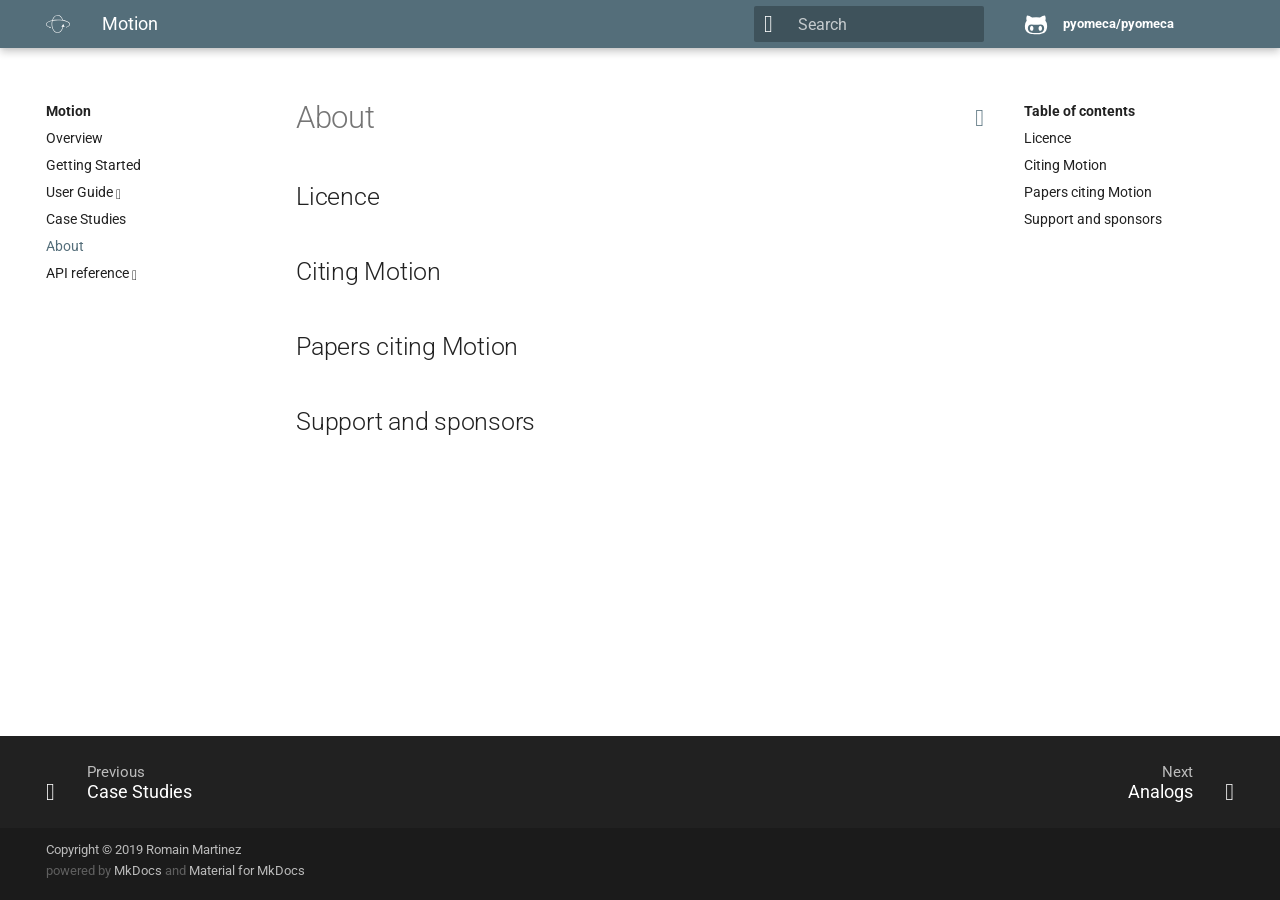
==== commit a0df6c04: "Deployed a887330 with MkDocs version: 1.1" ====
--- a/about/index.html
+++ b/about/index.html
@@ -1,606 +1,350 @@
 
+<!DOCTYPE html>
 
-
-
-<!doctype html>
-<html lang="en" class="no-js">
-  <head>
-    
-      <meta charset="utf-8">
-      <meta name="viewport" content="width=device-width,initial-scale=1">
-      <meta http-equiv="x-ua-compatible" content="ie=edge">
-      
-        <meta name="description" content="An Open-Source Framework for Biomechanical Analysis">
-      
-      
-      
-        <meta name="author" content="Romain Martinez">
-      
-      
-        <meta name="lang:clipboard.copy" content="Copy to clipboard">
-      
-        <meta name="lang:clipboard.copied" content="Copied to clipboard">
-      
-        <meta name="lang:search.language" content="en">
-      
-        <meta name="lang:search.pipeline.stopwords" content="True">
-      
-        <meta name="lang:search.pipeline.trimmer" content="True">
-      
-        <meta name="lang:search.result.none" content="No matching documents">
-      
-        <meta name="lang:search.result.one" content="1 matching document">
-      
-        <meta name="lang:search.result.other" content="# matching documents">
-      
-        <meta name="lang:search.tokenizer" content="[\s\-]+">
-      
-      <link rel="shortcut icon" href="../images/favicon.ico">
-      <meta name="generator" content="mkdocs-1.1, mkdocs-material-4.6.3">
-    
-    
-      
-        <title>About - Motion</title>
-      
-    
-    
-      <link rel="stylesheet" href="../assets/stylesheets/application.adb8469c.css">
-      
-        <link rel="stylesheet" href="../assets/stylesheets/application-palette.a8b3c06d.css">
-      
-      
-        
-        
-        <meta name="theme-color" content="#546e7a">
-      
-    
-    
-      <script src="../assets/javascripts/modernizr.86422ebf.js"></script>
-    
-    
-      
-        <link href="https://fonts.gstatic.com" rel="preconnect" crossorigin>
-        <link rel="stylesheet" href="https://fonts.googleapis.com/css?family=Roboto:300,400,400i,700%7CRoboto+Mono&display=fallback">
-        <style>body,input{font-family:"Roboto","Helvetica Neue",Helvetica,Arial,sans-serif}code,kbd,pre{font-family:"Roboto Mono","Courier New",Courier,monospace}</style>
-      
-    
-    <link rel="stylesheet" href="../assets/fonts/material-icons.css">
-    
-    
-      <link rel="stylesheet" href="../custom.css">
-    
-    
-      
-    
-    
-  </head>
-  
-    
-    
-    <body dir="ltr" data-md-color-primary="blue-grey" data-md-color-accent="teal">
-  
-    <svg class="md-svg">
-      <defs>
-        
-        
-          <svg xmlns="http://www.w3.org/2000/svg" width="416" height="448" viewBox="0 0 416 448" id="__github"><path fill="currentColor" d="M160 304q0 10-3.125 20.5t-10.75 19T128 352t-18.125-8.5-10.75-19T96 304t3.125-20.5 10.75-19T128 256t18.125 8.5 10.75 19T160 304zm160 0q0 10-3.125 20.5t-10.75 19T288 352t-18.125-8.5-10.75-19T256 304t3.125-20.5 10.75-19T288 256t18.125 8.5 10.75 19T320 304zm40 0q0-30-17.25-51T296 232q-10.25 0-48.75 5.25Q229.5 240 208 240t-39.25-2.75Q130.75 232 120 232q-29.5 0-46.75 21T56 304q0 22 8 38.375t20.25 25.75 30.5 15 35 7.375 37.25 1.75h42q20.5 0 37.25-1.75t35-7.375 30.5-15 20.25-25.75T360 304zm56-44q0 51.75-15.25 82.75-9.5 19.25-26.375 33.25t-35.25 21.5-42.5 11.875-42.875 5.5T212 416q-19.5 0-35.5-.75t-36.875-3.125-38.125-7.5-34.25-12.875T37 371.5t-21.5-28.75Q0 312 0 260q0-59.25 34-99-6.75-20.5-6.75-42.5 0-29 12.75-54.5 27 0 47.5 9.875t47.25 30.875Q171.5 96 212 96q37 0 70 8 26.25-20.5 46.75-30.25T376 64q12.75 25.5 12.75 54.5 0 21.75-6.75 42 34 40 34 99.5z"/></svg>
-        
-      </defs>
-    </svg>
-    <input class="md-toggle" data-md-toggle="drawer" type="checkbox" id="__drawer" autocomplete="off">
-    <input class="md-toggle" data-md-toggle="search" type="checkbox" id="__search" autocomplete="off">
-    <label class="md-overlay" data-md-component="overlay" for="__drawer"></label>
-    
-      <a href="#licence" tabindex="0" class="md-skip">
+<html class="no-js" lang="en">
+<head>
+<meta charset="utf-8"/>
+<meta content="width=device-width,initial-scale=1" name="viewport"/>
+<meta content="ie=edge" http-equiv="x-ua-compatible"/>
+<meta content="An Open-Source Framework for Biomechanical Analysis" name="description"/>
+<link href="https://romainmartinez.github.io/motion/about/" rel="canonical"/>
+<meta content="Romain Martinez" name="author"/>
+<meta content="Copy to clipboard" name="lang:clipboard.copy"/>
+<meta content="Copied to clipboard" name="lang:clipboard.copied"/>
+<meta content="en" name="lang:search.language"/>
+<meta content="True" name="lang:search.pipeline.stopwords"/>
+<meta content="True" name="lang:search.pipeline.trimmer"/>
+<meta content="No matching documents" name="lang:search.result.none"/>
+<meta content="1 matching document" name="lang:search.result.one"/>
+<meta content="# matching documents" name="lang:search.result.other"/>
+<meta content="[\s\-]+" name="lang:search.tokenizer"/>
+<link href="../images/favicon.ico" rel="shortcut icon"/>
+<meta content="mkdocs-1.1, mkdocs-material-4.6.3" name="generator"/>
+<title>About - Motion</title>
+<link href="../assets/stylesheets/application.adb8469c.css" rel="stylesheet"/>
+<link href="../assets/stylesheets/application-palette.a8b3c06d.css" rel="stylesheet"/>
+<meta content="#546e7a" name="theme-color"/>
+<script src="../assets/javascripts/modernizr.86422ebf.js"></script>
+<link crossorigin="" href="https://fonts.gstatic.com" rel="preconnect"/>
+<link href="https://fonts.googleapis.com/css?family=Roboto:300,400,400i,700%7CRoboto+Mono&amp;display=fallback" rel="stylesheet"/>
+<style>body,input{font-family:"Roboto","Helvetica Neue",Helvetica,Arial,sans-serif}code,kbd,pre{font-family:"Roboto Mono","Courier New",Courier,monospace}</style>
+<link href="../assets/fonts/material-icons.css" rel="stylesheet"/>
+<link href="../custom.css" rel="stylesheet"/>
+</head>
+<body data-md-color-accent="teal" data-md-color-primary="blue-grey" dir="ltr">
+<svg class="md-svg">
+<defs>
+<svg height="448" id="__github" viewbox="0 0 416 448" width="416" xmlns="http://www.w3.org/2000/svg"><path d="M160 304q0 10-3.125 20.5t-10.75 19T128 352t-18.125-8.5-10.75-19T96 304t3.125-20.5 10.75-19T128 256t18.125 8.5 10.75 19T160 304zm160 0q0 10-3.125 20.5t-10.75 19T288 352t-18.125-8.5-10.75-19T256 304t3.125-20.5 10.75-19T288 256t18.125 8.5 10.75 19T320 304zm40 0q0-30-17.25-51T296 232q-10.25 0-48.75 5.25Q229.5 240 208 240t-39.25-2.75Q130.75 232 120 232q-29.5 0-46.75 21T56 304q0 22 8 38.375t20.25 25.75 30.5 15 35 7.375 37.25 1.75h42q20.5 0 37.25-1.75t35-7.375 30.5-15 20.25-25.75T360 304zm56-44q0 51.75-15.25 82.75-9.5 19.25-26.375 33.25t-35.25 21.5-42.5 11.875-42.875 5.5T212 416q-19.5 0-35.5-.75t-36.875-3.125-38.125-7.5-34.25-12.875T37 371.5t-21.5-28.75Q0 312 0 260q0-59.25 34-99-6.75-20.5-6.75-42.5 0-29 12.75-54.5 27 0 47.5 9.875t47.25 30.875Q171.5 96 212 96q37 0 70 8 26.25-20.5 46.75-30.25T376 64q12.75 25.5 12.75 54.5 0 21.75-6.75 42 34 40 34 99.5z" fill="currentColor"></path></svg>
+</defs>
+</svg>
+<input autocomplete="off" class="md-toggle" data-md-toggle="drawer" id="__drawer" type="checkbox"/>
+<input autocomplete="off" class="md-toggle" data-md-toggle="search" id="__search" type="checkbox"/>
+<label class="md-overlay" data-md-component="overlay" for="__drawer"></label>
+<a class="md-skip" href="#licence" tabindex="0">
         Skip to content
       </a>
-    
-    
-      <header class="md-header" data-md-component="header">
-  <nav class="md-header-nav md-grid">
-    <div class="md-flex">
-      <div class="md-flex__cell md-flex__cell--shrink">
-        <a href=".." title="Motion" aria-label="Motion" class="md-header-nav__button md-logo">
-          
-            <img alt="logo" src="../images/logo.svg" width="24" height="24">
-          
-        </a>
-      </div>
-      <div class="md-flex__cell md-flex__cell--shrink">
-        <label class="md-icon md-icon--menu md-header-nav__button" for="__drawer"></label>
-      </div>
-      <div class="md-flex__cell md-flex__cell--stretch">
-        <div class="md-flex__ellipsis md-header-nav__title" data-md-component="title">
-          
-            <span class="md-header-nav__topic">
+<header class="md-header" data-md-component="header">
+<nav class="md-header-nav md-grid">
+<div class="md-flex">
+<div class="md-flex__cell md-flex__cell--shrink">
+<a aria-label="Motion" class="md-header-nav__button md-logo" href="https://romainmartinez.github.io/motion/" title="Motion">
+<img alt="logo" height="24" src="../images/logo.svg" width="24"/>
+</a>
+</div>
+<div class="md-flex__cell md-flex__cell--shrink">
+<label class="md-icon md-icon--menu md-header-nav__button" for="__drawer"></label>
+</div>
+<div class="md-flex__cell md-flex__cell--stretch">
+<div class="md-flex__ellipsis md-header-nav__title" data-md-component="title">
+<span class="md-header-nav__topic">
               Motion
             </span>
-            <span class="md-header-nav__topic">
+<span class="md-header-nav__topic">
               
                 About
               
             </span>
-          
-        </div>
-      </div>
-      <div class="md-flex__cell md-flex__cell--shrink">
-        
-          <label class="md-icon md-icon--search md-header-nav__button" for="__search"></label>
-          
+</div>
+</div>
+<div class="md-flex__cell md-flex__cell--shrink">
+<label class="md-icon md-icon--search md-header-nav__button" for="__search"></label>
 <div class="md-search" data-md-component="search" role="dialog">
-  <label class="md-search__overlay" for="__search"></label>
-  <div class="md-search__inner" role="search">
-    <form class="md-search__form" name="search">
-      <input type="text" class="md-search__input" aria-label="search" name="query" placeholder="Search" autocapitalize="off" autocorrect="off" autocomplete="off" spellcheck="false" data-md-component="query" data-md-state="active">
-      <label class="md-icon md-search__icon" for="__search"></label>
-      <button type="reset" class="md-icon md-search__icon" data-md-component="reset" tabindex="-1">
-        &#xE5CD;
+<label class="md-search__overlay" for="__search"></label>
+<div class="md-search__inner" role="search">
+<form class="md-search__form" name="search">
+<input aria-label="search" autocapitalize="off" autocomplete="off" autocorrect="off" class="md-search__input" data-md-component="query" data-md-state="active" name="query" placeholder="Search" spellcheck="false" type="text"/>
+<label class="md-icon md-search__icon" for="__search"></label>
+<button class="md-icon md-search__icon" data-md-component="reset" tabindex="-1" type="reset">
+        
       </button>
-    </form>
-    <div class="md-search__output">
-      <div class="md-search__scrollwrap" data-md-scrollfix>
-        <div class="md-search-result" data-md-component="result">
-          <div class="md-search-result__meta">
+</form>
+<div class="md-search__output">
+<div class="md-search__scrollwrap" data-md-scrollfix="">
+<div class="md-search-result" data-md-component="result">
+<div class="md-search-result__meta">
             Type to start searching
           </div>
-          <ol class="md-search-result__list"></ol>
-        </div>
-      </div>
-    </div>
-  </div>
-</div>
-        
-      </div>
-      
-        <div class="md-flex__cell md-flex__cell--shrink">
-          <div class="md-header-nav__source">
-            
-
-
-  
-
-<a href="https://github.com/pyomeca/pyomeca/" title="Go to repository" class="md-source" data-md-source="github">
-  
-    <div class="md-source__icon">
-      <svg viewBox="0 0 24 24" width="24" height="24">
-        <use xlink:href="#__github" width="24" height="24"></use>
-      </svg>
-    </div>
-  
-  <div class="md-source__repository">
+<ol class="md-search-result__list"></ol>
+</div>
+</div>
+</div>
+</div>
+</div>
+</div>
+<div class="md-flex__cell md-flex__cell--shrink">
+<div class="md-header-nav__source">
+<a class="md-source" data-md-source="github" href="https://github.com/pyomeca/pyomeca/" title="Go to repository">
+<div class="md-source__icon">
+<svg height="24" viewbox="0 0 24 24" width="24">
+<use height="24" width="24" xlink:href="#__github"></use>
+</svg>
+</div>
+<div class="md-source__repository">
     pyomeca/pyomeca
   </div>
 </a>
-          </div>
-        </div>
-      
-    </div>
-  </nav>
+</div>
+</div>
+</div>
+</nav>
 </header>
-    
-    <div class="md-container">
-      
-        
-      
-      
-      <main class="md-main" role="main">
-        <div class="md-main__inner md-grid" data-md-component="container">
-          
-            
-              <div class="md-sidebar md-sidebar--primary" data-md-component="navigation">
-                <div class="md-sidebar__scrollwrap">
-                  <div class="md-sidebar__inner">
-                    <nav class="md-nav md-nav--primary" data-md-level="0">
-  <label class="md-nav__title md-nav__title--site" for="__drawer">
-    <a href=".." title="Motion" class="md-nav__button md-logo">
-      
-        <img alt="logo" src="../images/logo.svg" width="48" height="48">
-      
-    </a>
+<div class="md-container">
+<main class="md-main" role="main">
+<div class="md-main__inner md-grid" data-md-component="container">
+<div class="md-sidebar md-sidebar--primary" data-md-component="navigation">
+<div class="md-sidebar__scrollwrap">
+<div class="md-sidebar__inner">
+<nav class="md-nav md-nav--primary" data-md-level="0">
+<label class="md-nav__title md-nav__title--site" for="__drawer">
+<a class="md-nav__button md-logo" href="https://romainmartinez.github.io/motion/" title="Motion">
+<img alt="logo" height="48" src="../images/logo.svg" width="48"/>
+</a>
     Motion
   </label>
-  
-    <div class="md-nav__source">
-      
-
-
-  
-
-<a href="https://github.com/pyomeca/pyomeca/" title="Go to repository" class="md-source" data-md-source="github">
-  
-    <div class="md-source__icon">
-      <svg viewBox="0 0 24 24" width="24" height="24">
-        <use xlink:href="#__github" width="24" height="24"></use>
-      </svg>
-    </div>
-  
-  <div class="md-source__repository">
+<div class="md-nav__source">
+<a class="md-source" data-md-source="github" href="https://github.com/pyomeca/pyomeca/" title="Go to repository">
+<div class="md-source__icon">
+<svg height="24" viewbox="0 0 24 24" width="24">
+<use height="24" width="24" xlink:href="#__github"></use>
+</svg>
+</div>
+<div class="md-source__repository">
     pyomeca/pyomeca
   </div>
 </a>
-    </div>
-  
-  <ul class="md-nav__list" data-md-scrollfix>
-    
-      
-      
-      
-
-
-  <li class="md-nav__item">
-    <a href="../getting-started/" title="Getting Started" class="md-nav__link">
+</div>
+<ul class="md-nav__list" data-md-scrollfix="">
+<li class="md-nav__item">
+<a class="md-nav__link" href="../overview/" title="Overview">
+      Overview
+    </a>
+</li>
+<li class="md-nav__item">
+<a class="md-nav__link" href="../getting-started/" title="Getting Started">
       Getting Started
     </a>
-  </li>
-
-    
-      
-      
-      
-
-
-  <li class="md-nav__item md-nav__item--nested">
-    
-      <input class="md-toggle md-nav__toggle" data-md-toggle="nav-2" type="checkbox" id="nav-2">
-    
-    <label class="md-nav__link" for="nav-2">
+</li>
+<li class="md-nav__item md-nav__item--nested">
+<input class="md-toggle md-nav__toggle" data-md-toggle="nav-3" id="nav-3" type="checkbox"/>
+<label class="md-nav__link" for="nav-3">
       User Guide
     </label>
-    <nav class="md-nav" data-md-component="collapsible" data-md-level="1">
-      <label class="md-nav__title" for="nav-2">
+<nav class="md-nav" data-md-component="collapsible" data-md-level="1">
+<label class="md-nav__title" for="nav-3">
         User Guide
       </label>
-      <ul class="md-nav__list" data-md-scrollfix>
-        
-        
-          
-          
-          
-
-
-  <li class="md-nav__item">
-    <a href="../object-creation/" title="Object creation" class="md-nav__link">
+<ul class="md-nav__list" data-md-scrollfix="">
+<li class="md-nav__item">
+<a class="md-nav__link" href="../object-creation/" title="Object creation">
       Object creation
     </a>
-  </li>
-
-        
-          
-          
-          
-
-
-  <li class="md-nav__item">
-    <a href="../data-processing/" title="Data processing" class="md-nav__link">
+</li>
+<li class="md-nav__item">
+<a class="md-nav__link" href="../data-processing/" title="Data processing">
       Data processing
     </a>
-  </li>
-
-        
-      </ul>
-    </nav>
-  </li>
-
-    
-      
-      
-      
-
-
-  <li class="md-nav__item">
-    <a href="../case-studies/" title="Case Studies" class="md-nav__link">
+</li>
+</ul>
+</nav>
+</li>
+<li class="md-nav__item">
+<a class="md-nav__link" href="../case-studies/" title="Case Studies">
       Case Studies
     </a>
-  </li>
-
-    
-      
-      
-      
-
-  
-
-
-  <li class="md-nav__item md-nav__item--active">
-    
-    <input class="md-toggle md-nav__toggle" data-md-toggle="toc" type="checkbox" id="__toc">
-    
-    
-      <label class="md-nav__link md-nav__link--active" for="__toc">
+</li>
+<li class="md-nav__item md-nav__item--active">
+<input class="md-toggle md-nav__toggle" data-md-toggle="toc" id="__toc" type="checkbox"/>
+<label class="md-nav__link md-nav__link--active" for="__toc">
         About
       </label>
-    
-    <a href="./" title="About" class="md-nav__link md-nav__link--active">
+<a class="md-nav__link md-nav__link--active" href="./" title="About">
       About
     </a>
-    
-      
 <nav class="md-nav md-nav--secondary">
-  
-  
-  
-    <label class="md-nav__title" for="__toc">Table of contents</label>
-    <ul class="md-nav__list" data-md-scrollfix>
-      
-        <li class="md-nav__item">
-  <a href="#licence" class="md-nav__link">
+<label class="md-nav__title" for="__toc">Table of contents</label>
+<ul class="md-nav__list" data-md-scrollfix="">
+<li class="md-nav__item">
+<a class="md-nav__link" href="#licence">
     Licence
   </a>
-  
-</li>
-      
-        <li class="md-nav__item">
-  <a href="#citing-motion" class="md-nav__link">
+</li>
+<li class="md-nav__item">
+<a class="md-nav__link" href="#citing-motion">
     Citing Motion
   </a>
-  
-</li>
-      
-        <li class="md-nav__item">
-  <a href="#papers-citing-motion" class="md-nav__link">
+</li>
+<li class="md-nav__item">
+<a class="md-nav__link" href="#papers-citing-motion">
     Papers citing Motion
   </a>
-  
-</li>
-      
-        <li class="md-nav__item">
-  <a href="#support-and-sponsors" class="md-nav__link">
+</li>
+<li class="md-nav__item">
+<a class="md-nav__link" href="#support-and-sponsors">
     Support and sponsors
   </a>
-  
-</li>
-      
-      
-      
-      
-      
-    </ul>
-  
-</nav>
-    
-  </li>
-
-    
-      
-      
-      
-
-
-  <li class="md-nav__item md-nav__item--nested">
-    
-      <input class="md-toggle md-nav__toggle" data-md-toggle="nav-5" type="checkbox" id="nav-5">
-    
-    <label class="md-nav__link" for="nav-5">
+</li>
+</ul>
+</nav>
+</li>
+<li class="md-nav__item md-nav__item--nested">
+<input class="md-toggle md-nav__toggle" data-md-toggle="nav-6" id="nav-6" type="checkbox"/>
+<label class="md-nav__link" for="nav-6">
       API reference
     </label>
-    <nav class="md-nav" data-md-component="collapsible" data-md-level="1">
-      <label class="md-nav__title" for="nav-5">
+<nav class="md-nav" data-md-component="collapsible" data-md-level="1">
+<label class="md-nav__title" for="nav-6">
         API reference
       </label>
-      <ul class="md-nav__list" data-md-scrollfix>
-        
-        
-          
-          
-          
-
-
-  <li class="md-nav__item">
-    <a href="../api/analogs/" title="Analogs" class="md-nav__link">
+<ul class="md-nav__list" data-md-scrollfix="">
+<li class="md-nav__item">
+<a class="md-nav__link" href="../api/analogs/" title="Analogs">
       Analogs
     </a>
-  </li>
-
-        
-          
-          
-          
-
-
-  <li class="md-nav__item">
-    <a href="../api/angles/" title="Angles" class="md-nav__link">
+</li>
+<li class="md-nav__item">
+<a class="md-nav__link" href="../api/angles/" title="Angles">
       Angles
     </a>
-  </li>
-
-        
-          
-          
-          
-
-
-  <li class="md-nav__item">
-    <a href="../api/markers/" title="Markers" class="md-nav__link">
+</li>
+<li class="md-nav__item">
+<a class="md-nav__link" href="../api/markers/" title="Markers">
       Markers
     </a>
-  </li>
-
-        
-          
-          
-          
-
-
-  <li class="md-nav__item">
-    <a href="../api/dataarray_accessor/" title="Dataarray_accessor" class="md-nav__link">
+</li>
+<li class="md-nav__item">
+<a class="md-nav__link" href="../api/dataarray_accessor/" title="Dataarray_accessor">
       Dataarray_accessor
     </a>
-  </li>
-
-        
-          
-          
-          
-
-
-  <li class="md-nav__item">
-    <a href="../api/rototrans/" title="Rototrans" class="md-nav__link">
+</li>
+<li class="md-nav__item">
+<a class="md-nav__link" href="../api/rototrans/" title="Rototrans">
       Rototrans
     </a>
-  </li>
-
-        
-      </ul>
-    </nav>
-  </li>
-
-    
-  </ul>
-</nav>
-                  </div>
-                </div>
-              </div>
-            
-            
-              <div class="md-sidebar md-sidebar--secondary" data-md-component="toc">
-                <div class="md-sidebar__scrollwrap">
-                  <div class="md-sidebar__inner">
-                    
+</li>
+</ul>
+</nav>
+</li>
+</ul>
+</nav>
+</div>
+</div>
+</div>
+<div class="md-sidebar md-sidebar--secondary" data-md-component="toc">
+<div class="md-sidebar__scrollwrap">
+<div class="md-sidebar__inner">
 <nav class="md-nav md-nav--secondary">
-  
-  
-  
-    <label class="md-nav__title" for="__toc">Table of contents</label>
-    <ul class="md-nav__list" data-md-scrollfix>
-      
-        <li class="md-nav__item">
-  <a href="#licence" class="md-nav__link">
+<label class="md-nav__title" for="__toc">Table of contents</label>
+<ul class="md-nav__list" data-md-scrollfix="">
+<li class="md-nav__item">
+<a class="md-nav__link" href="#licence">
     Licence
   </a>
-  
-</li>
-      
-        <li class="md-nav__item">
-  <a href="#citing-motion" class="md-nav__link">
+</li>
+<li class="md-nav__item">
+<a class="md-nav__link" href="#citing-motion">
     Citing Motion
   </a>
-  
-</li>
-      
-        <li class="md-nav__item">
-  <a href="#papers-citing-motion" class="md-nav__link">
+</li>
+<li class="md-nav__item">
+<a class="md-nav__link" href="#papers-citing-motion">
     Papers citing Motion
   </a>
-  
-</li>
-      
-        <li class="md-nav__item">
-  <a href="#support-and-sponsors" class="md-nav__link">
+</li>
+<li class="md-nav__item">
+<a class="md-nav__link" href="#support-and-sponsors">
     Support and sponsors
   </a>
-  
-</li>
-      
-      
-      
-      
-      
-    </ul>
-  
-</nav>
-                  </div>
-                </div>
-              </div>
-            
-          
-          <div class="md-content">
-            <article class="md-content__inner md-typeset">
-              
-                
-                  <a href="https://github.com/pyomeca/pyomeca/edit/master/docs/about.md" title="Edit this page" class="md-icon md-content__icon">&#xE3C9;</a>
-                
-                
-                  <h1>About</h1>
-                
-                <h2 id="licence">Licence<a class="headerlink" href="#licence" title="Permanent link">&para;</a></h2>
-<h2 id="citing-motion">Citing Motion<a class="headerlink" href="#citing-motion" title="Permanent link">&para;</a></h2>
-<h2 id="papers-citing-motion">Papers citing Motion<a class="headerlink" href="#papers-citing-motion" title="Permanent link">&para;</a></h2>
-<h2 id="support-and-sponsors">Support and sponsors<a class="headerlink" href="#support-and-sponsors" title="Permanent link">&para;</a></h2>
-                
-                  
-                
-                
-              
-              
-                
-
-
-              
-            </article>
-          </div>
-        </div>
-      </main>
-      
-        
+</li>
+</ul>
+</nav>
+</div>
+</div>
+</div>
+<div class="md-content">
+<article class="md-content__inner md-typeset">
+<a class="md-icon md-content__icon" href="https://github.com/pyomeca/pyomeca/edit/master/docs/about.md" title="Edit this page"></a>
+<h1>About</h1>
+<h2 id="licence">Licence</h2>
+<h2 id="citing-motion">Citing Motion</h2>
+<h2 id="papers-citing-motion">Papers citing Motion</h2>
+<h2 id="support-and-sponsors">Support and sponsors</h2>
+</article>
+</div>
+</div>
+</main>
 <footer class="md-footer">
-  
-    <div class="md-footer-nav">
-      <nav class="md-footer-nav__inner md-grid">
-        
-          <a href="../case-studies/" title="Case Studies" class="md-flex md-footer-nav__link md-footer-nav__link--prev" rel="prev">
-            <div class="md-flex__cell md-flex__cell--shrink">
-              <i class="md-icon md-icon--arrow-back md-footer-nav__button"></i>
-            </div>
-            <div class="md-flex__cell md-flex__cell--stretch md-footer-nav__title">
-              <span class="md-flex__ellipsis">
-                <span class="md-footer-nav__direction">
+<div class="md-footer-nav">
+<nav class="md-footer-nav__inner md-grid">
+<a class="md-flex md-footer-nav__link md-footer-nav__link--prev" href="../case-studies/" rel="prev" title="Case Studies">
+<div class="md-flex__cell md-flex__cell--shrink">
+<i class="md-icon md-icon--arrow-back md-footer-nav__button"></i>
+</div>
+<div class="md-flex__cell md-flex__cell--stretch md-footer-nav__title">
+<span class="md-flex__ellipsis">
+<span class="md-footer-nav__direction">
                   Previous
                 </span>
                 Case Studies
               </span>
-            </div>
-          </a>
-        
-        
-          <a href="../api/analogs/" title="Analogs" class="md-flex md-footer-nav__link md-footer-nav__link--next" rel="next">
-            <div class="md-flex__cell md-flex__cell--stretch md-footer-nav__title">
-              <span class="md-flex__ellipsis">
-                <span class="md-footer-nav__direction">
+</div>
+</a>
+<a class="md-flex md-footer-nav__link md-footer-nav__link--next" href="../api/analogs/" rel="next" title="Analogs">
+<div class="md-flex__cell md-flex__cell--stretch md-footer-nav__title">
+<span class="md-flex__ellipsis">
+<span class="md-footer-nav__direction">
                   Next
                 </span>
                 Analogs
               </span>
-            </div>
-            <div class="md-flex__cell md-flex__cell--shrink">
-              <i class="md-icon md-icon--arrow-forward md-footer-nav__button"></i>
-            </div>
-          </a>
-        
-      </nav>
-    </div>
-  
-  <div class="md-footer-meta md-typeset">
-    <div class="md-footer-meta__inner md-grid">
-      <div class="md-footer-copyright">
-        
-          <div class="md-footer-copyright__highlight">
-            Copyright &copy; 2019 Romain Martinez
+</div>
+<div class="md-flex__cell md-flex__cell--shrink">
+<i class="md-icon md-icon--arrow-forward md-footer-nav__button"></i>
+</div>
+</a>
+</nav>
+</div>
+<div class="md-footer-meta md-typeset">
+<div class="md-footer-meta__inner md-grid">
+<div class="md-footer-copyright">
+<div class="md-footer-copyright__highlight">
+            Copyright © 2019 Romain Martinez
           </div>
         
         powered by
-        <a href="https://www.mkdocs.org" target="_blank" rel="noopener">MkDocs</a>
+        <a href="https://www.mkdocs.org" rel="noopener" target="_blank">MkDocs</a>
         and
-        <a href="https://squidfunk.github.io/mkdocs-material/" target="_blank" rel="noopener">
+        <a href="https://squidfunk.github.io/mkdocs-material/" rel="noopener" target="_blank">
           Material for MkDocs</a>
-      </div>
-      
-  <div class="md-footer-social">
-    <link rel="stylesheet" href="../assets/fonts/font-awesome.css">
-    
-      <a href="https://github.com/romainmartinez" target="_blank" rel="noopener" title="github" class="md-footer-social__link fa fa-github"></a>
-    
-  </div>
-
-    </div>
-  </div>
+</div>
+<div class="md-footer-social">
+<link href="../assets/fonts/font-awesome.css" rel="stylesheet"/>
+<a class="md-footer-social__link fa fa-github" href="https://github.com/romainmartinez" rel="noopener" target="_blank" title="github"></a>
+</div>
+</div>
+</div>
 </footer>
-      
-    </div>
-    
-      <script src="../assets/javascripts/application.c33a9706.js"></script>
-      
-      <script>app.initialize({version:"1.1",url:{base:".."}})</script>
-      
-    
-  </body>
+</div>
+<script src="../assets/javascripts/application.c33a9706.js"></script>
+<script>app.initialize({version:"1.1",url:{base:".."}})</script>
+</body>
 </html>
--- a/custom.css
+++ b/custom.css
@@ -1,4 +1,4 @@
-div.autodoc {
+div.doc-contents {
   border-bottom: 2px solid rgb(230, 230, 230);
 }
 
@@ -15,7 +15,7 @@
 
 .chart-text {
   font-size: 16px;
-  fill: #263238;
+  fill: #263238 !important;
 }
 
 .cell:hover rect {
@@ -30,3 +30,33 @@
   padding: 0 0.6rem;
   overflow: auto;
 }
+
+.nb-output {
+  margin-left: 30px !important;
+  margin-right: 30px !important;
+  opacity: 0.8 !important;
+}
+
+.nb-output button {
+  display: none;
+}
+
+.xr-attrs dd {
+  margin: 0 !important;
+}
+
+.xr-dim-list:before {
+  content: none !important;
+}
+
+.xr-dim-list:after {
+  content: none !important;
+}
+
+.xr-dim-list li:not(:last-child):after {
+  content: none !important;
+}
+
+code th {
+  min-width: 0 !important;
+}
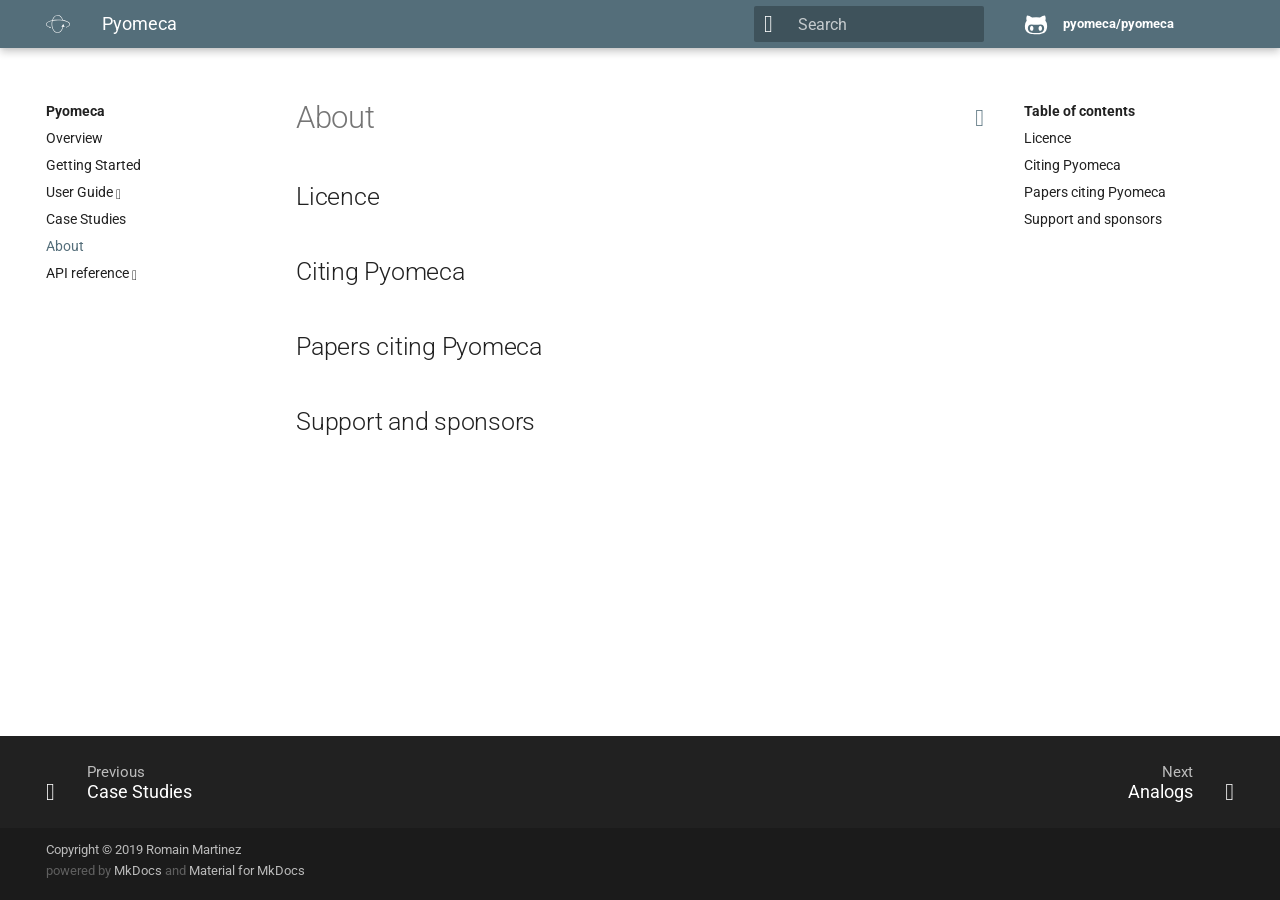
==== commit 49f9fdd9: "Deployed 00cf1bc with MkDocs version: 1.1" ====
--- a/about/index.html
+++ b/about/index.html
@@ -7,7 +7,7 @@
 <meta content="width=device-width,initial-scale=1" name="viewport"/>
 <meta content="ie=edge" http-equiv="x-ua-compatible"/>
 <meta content="An Open-Source Framework for Biomechanical Analysis" name="description"/>
-<link href="https://romainmartinez.github.io/motion/about/" rel="canonical"/>
+<link href="https://romainmartinez.github.io/pyomeca/about/" rel="canonical"/>
 <meta content="Romain Martinez" name="author"/>
 <meta content="Copy to clipboard" name="lang:clipboard.copy"/>
 <meta content="Copied to clipboard" name="lang:clipboard.copied"/>
@@ -20,7 +20,7 @@
 <meta content="[\s\-]+" name="lang:search.tokenizer"/>
 <link href="../images/favicon.ico" rel="shortcut icon"/>
 <meta content="mkdocs-1.1, mkdocs-material-4.6.3" name="generator"/>
-<title>About - Motion</title>
+<title>About - Pyomeca</title>
 <link href="../assets/stylesheets/application.adb8469c.css" rel="stylesheet"/>
 <link href="../assets/stylesheets/application-palette.a8b3c06d.css" rel="stylesheet"/>
 <meta content="#546e7a" name="theme-color"/>
@@ -47,7 +47,7 @@
 <nav class="md-header-nav md-grid">
 <div class="md-flex">
 <div class="md-flex__cell md-flex__cell--shrink">
-<a aria-label="Motion" class="md-header-nav__button md-logo" href="https://romainmartinez.github.io/motion/" title="Motion">
+<a aria-label="Pyomeca" class="md-header-nav__button md-logo" href="https://romainmartinez.github.io/pyomeca/" title="Pyomeca">
 <img alt="logo" height="24" src="../images/logo.svg" width="24"/>
 </a>
 </div>
@@ -57,7 +57,7 @@
 <div class="md-flex__cell md-flex__cell--stretch">
 <div class="md-flex__ellipsis md-header-nav__title" data-md-component="title">
 <span class="md-header-nav__topic">
-              Motion
+              Pyomeca
             </span>
 <span class="md-header-nav__topic">
               
@@ -116,10 +116,10 @@
 <div class="md-sidebar__inner">
 <nav class="md-nav md-nav--primary" data-md-level="0">
 <label class="md-nav__title md-nav__title--site" for="__drawer">
-<a class="md-nav__button md-logo" href="https://romainmartinez.github.io/motion/" title="Motion">
+<a class="md-nav__button md-logo" href="https://romainmartinez.github.io/pyomeca/" title="Pyomeca">
 <img alt="logo" height="48" src="../images/logo.svg" width="48"/>
 </a>
-    Motion
+    Pyomeca
   </label>
 <div class="md-nav__source">
 <a class="md-source" data-md-source="github" href="https://github.com/pyomeca/pyomeca/" title="Go to repository">
@@ -189,13 +189,13 @@
   </a>
 </li>
 <li class="md-nav__item">
-<a class="md-nav__link" href="#citing-motion">
-    Citing Motion
-  </a>
-</li>
-<li class="md-nav__item">
-<a class="md-nav__link" href="#papers-citing-motion">
-    Papers citing Motion
+<a class="md-nav__link" href="#citing-pyomeca">
+    Citing Pyomeca
+  </a>
+</li>
+<li class="md-nav__item">
+<a class="md-nav__link" href="#papers-citing-pyomeca">
+    Papers citing Pyomeca
   </a>
 </li>
 <li class="md-nav__item">
@@ -261,13 +261,13 @@
   </a>
 </li>
 <li class="md-nav__item">
-<a class="md-nav__link" href="#citing-motion">
-    Citing Motion
-  </a>
-</li>
-<li class="md-nav__item">
-<a class="md-nav__link" href="#papers-citing-motion">
-    Papers citing Motion
+<a class="md-nav__link" href="#citing-pyomeca">
+    Citing Pyomeca
+  </a>
+</li>
+<li class="md-nav__item">
+<a class="md-nav__link" href="#papers-citing-pyomeca">
+    Papers citing Pyomeca
   </a>
 </li>
 <li class="md-nav__item">
@@ -285,8 +285,8 @@
 <a class="md-icon md-content__icon" href="https://github.com/pyomeca/pyomeca/edit/master/docs/about.md" title="Edit this page"></a>
 <h1>About</h1>
 <h2 id="licence">Licence</h2>
-<h2 id="citing-motion">Citing Motion</h2>
-<h2 id="papers-citing-motion">Papers citing Motion</h2>
+<h2 id="citing-pyomeca">Citing Pyomeca</h2>
+<h2 id="papers-citing-pyomeca">Papers citing Pyomeca</h2>
 <h2 id="support-and-sponsors">Support and sponsors</h2>
 </article>
 </div>
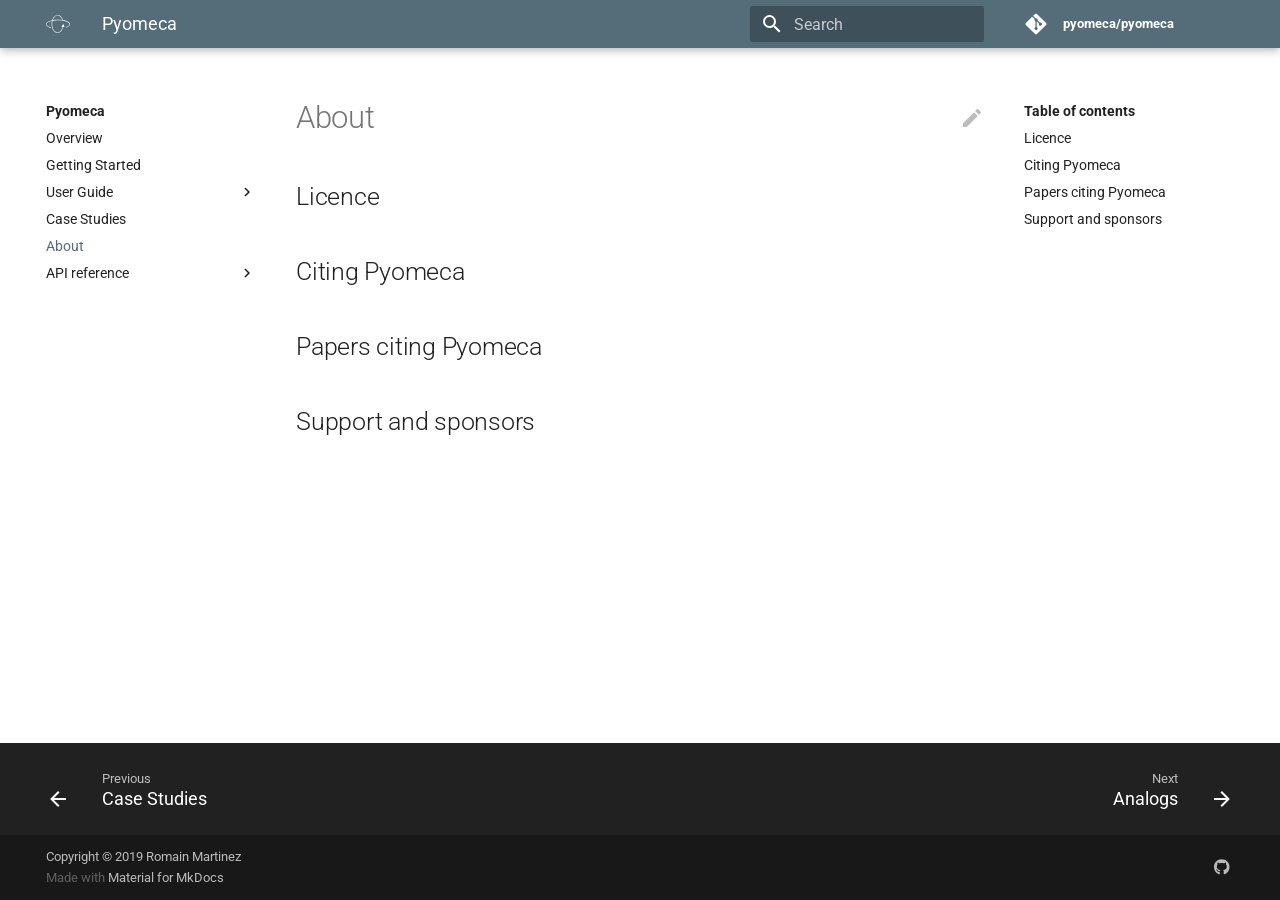
==== commit 7cd097ca: "Deployed eb3f6ff with MkDocs version: 1.1" ====
--- a/about/index.html
+++ b/about/index.html
@@ -5,82 +5,70 @@
 <head>
 <meta charset="utf-8"/>
 <meta content="width=device-width,initial-scale=1" name="viewport"/>
-<meta content="ie=edge" http-equiv="x-ua-compatible"/>
 <meta content="An Open-Source Framework for Biomechanical Analysis" name="description"/>
 <link href="https://romainmartinez.github.io/pyomeca/about/" rel="canonical"/>
 <meta content="Romain Martinez" name="author"/>
-<meta content="Copy to clipboard" name="lang:clipboard.copy"/>
-<meta content="Copied to clipboard" name="lang:clipboard.copied"/>
-<meta content="en" name="lang:search.language"/>
-<meta content="True" name="lang:search.pipeline.stopwords"/>
-<meta content="True" name="lang:search.pipeline.trimmer"/>
-<meta content="No matching documents" name="lang:search.result.none"/>
-<meta content="1 matching document" name="lang:search.result.one"/>
-<meta content="# matching documents" name="lang:search.result.other"/>
-<meta content="[\s\-]+" name="lang:search.tokenizer"/>
 <link href="../images/favicon.ico" rel="shortcut icon"/>
-<meta content="mkdocs-1.1, mkdocs-material-4.6.3" name="generator"/>
+<meta content="mkdocs-1.1, mkdocs-material-5.0.2" name="generator"/>
 <title>About - Pyomeca</title>
-<link href="../assets/stylesheets/application.adb8469c.css" rel="stylesheet"/>
-<link href="../assets/stylesheets/application-palette.a8b3c06d.css" rel="stylesheet"/>
+<link href="../assets/stylesheets/main.07c9fbf5.min.css" rel="stylesheet"/>
+<link href="../assets/stylesheets/palette.ecd4686e.min.css" rel="stylesheet"/>
 <meta content="#546e7a" name="theme-color"/>
-<script src="../assets/javascripts/modernizr.86422ebf.js"></script>
 <link crossorigin="" href="https://fonts.gstatic.com" rel="preconnect"/>
 <link href="https://fonts.googleapis.com/css?family=Roboto:300,400,400i,700%7CRoboto+Mono&amp;display=fallback" rel="stylesheet"/>
-<style>body,input{font-family:"Roboto","Helvetica Neue",Helvetica,Arial,sans-serif}code,kbd,pre{font-family:"Roboto Mono","Courier New",Courier,monospace}</style>
-<link href="../assets/fonts/material-icons.css" rel="stylesheet"/>
+<style>body,input{font-family:"Roboto",-apple-system,BlinkMacSystemFont,Helvetica,Arial,sans-serif}code,kbd,pre{font-family:"Roboto Mono",SFMono-Regular,Consolas,Menlo,monospace}</style>
 <link href="../custom.css" rel="stylesheet"/>
 </head>
 <body data-md-color-accent="teal" data-md-color-primary="blue-grey" dir="ltr">
-<svg class="md-svg">
-<defs>
-<svg height="448" id="__github" viewbox="0 0 416 448" width="416" xmlns="http://www.w3.org/2000/svg"><path d="M160 304q0 10-3.125 20.5t-10.75 19T128 352t-18.125-8.5-10.75-19T96 304t3.125-20.5 10.75-19T128 256t18.125 8.5 10.75 19T160 304zm160 0q0 10-3.125 20.5t-10.75 19T288 352t-18.125-8.5-10.75-19T256 304t3.125-20.5 10.75-19T288 256t18.125 8.5 10.75 19T320 304zm40 0q0-30-17.25-51T296 232q-10.25 0-48.75 5.25Q229.5 240 208 240t-39.25-2.75Q130.75 232 120 232q-29.5 0-46.75 21T56 304q0 22 8 38.375t20.25 25.75 30.5 15 35 7.375 37.25 1.75h42q20.5 0 37.25-1.75t35-7.375 30.5-15 20.25-25.75T360 304zm56-44q0 51.75-15.25 82.75-9.5 19.25-26.375 33.25t-35.25 21.5-42.5 11.875-42.875 5.5T212 416q-19.5 0-35.5-.75t-36.875-3.125-38.125-7.5-34.25-12.875T37 371.5t-21.5-28.75Q0 312 0 260q0-59.25 34-99-6.75-20.5-6.75-42.5 0-29 12.75-54.5 27 0 47.5 9.875t47.25 30.875Q171.5 96 212 96q37 0 70 8 26.25-20.5 46.75-30.25T376 64q12.75 25.5 12.75 54.5 0 21.75-6.75 42 34 40 34 99.5z" fill="currentColor"></path></svg>
-</defs>
-</svg>
 <input autocomplete="off" class="md-toggle" data-md-toggle="drawer" id="__drawer" type="checkbox"/>
 <input autocomplete="off" class="md-toggle" data-md-toggle="search" id="__search" type="checkbox"/>
-<label class="md-overlay" data-md-component="overlay" for="__drawer"></label>
-<a class="md-skip" href="#licence" tabindex="0">
-        Skip to content
-      </a>
+<label class="md-overlay" for="__drawer"></label>
+<div data-md-component="skip">
+<a class="md-skip" href="#licence">
+          Skip to content
+        </a>
+</div>
+<div data-md-component="announce">
+</div>
 <header class="md-header" data-md-component="header">
-<nav class="md-header-nav md-grid">
-<div class="md-flex">
-<div class="md-flex__cell md-flex__cell--shrink">
+<nav aria-label="Header" class="md-header-nav md-grid">
 <a aria-label="Pyomeca" class="md-header-nav__button md-logo" href="https://romainmartinez.github.io/pyomeca/" title="Pyomeca">
-<img alt="logo" height="24" src="../images/logo.svg" width="24"/>
-</a>
-</div>
-<div class="md-flex__cell md-flex__cell--shrink">
-<label class="md-icon md-icon--menu md-header-nav__button" for="__drawer"></label>
-</div>
-<div class="md-flex__cell md-flex__cell--stretch">
-<div class="md-flex__ellipsis md-header-nav__title" data-md-component="title">
-<span class="md-header-nav__topic">
-              Pyomeca
-            </span>
-<span class="md-header-nav__topic">
-              
-                About
-              
-            </span>
-</div>
-</div>
-<div class="md-flex__cell md-flex__cell--shrink">
-<label class="md-icon md-icon--search md-header-nav__button" for="__search"></label>
+<img alt="logo" src="../images/logo.svg"/>
+</a>
+<label class="md-header-nav__button md-icon" for="__drawer">
+<svg viewbox="0 0 24 24" xmlns="http://www.w3.org/2000/svg"><path d="M3,6H21V8H3V6M3,11H21V13H3V11M3,16H21V18H3V16Z"></path></svg>
+</label>
+<div class="md-header-nav__title" data-md-component="header-title">
+<div class="md-header-nav__ellipsis">
+<span class="md-header-nav__topic md-ellipsis">
+            Pyomeca
+          </span>
+<span class="md-header-nav__topic md-ellipsis">
+            
+              About
+            
+          </span>
+</div>
+</div>
+<label class="md-header-nav__button md-icon" for="__search">
+<svg viewbox="0 0 24 24" xmlns="http://www.w3.org/2000/svg"><path d="M9.5,3A6.5,6.5 0 0,1 16,9.5C16,11.11 15.41,12.59 14.44,13.73L14.71,14H15.5L20.5,19L19,20.5L14,15.5V14.71L13.73,14.44C12.59,15.41 11.11,16 9.5,16A6.5,6.5 0 0,1 3,9.5A6.5,6.5 0 0,1 9.5,3M9.5,5C7,5 5,7 5,9.5C5,12 7,14 9.5,14C12,14 14,12 14,9.5C14,7 12,5 9.5,5Z"></path></svg>
+</label>
 <div class="md-search" data-md-component="search" role="dialog">
 <label class="md-search__overlay" for="__search"></label>
 <div class="md-search__inner" role="search">
 <form class="md-search__form" name="search">
-<input aria-label="search" autocapitalize="off" autocomplete="off" autocorrect="off" class="md-search__input" data-md-component="query" data-md-state="active" name="query" placeholder="Search" spellcheck="false" type="text"/>
-<label class="md-icon md-search__icon" for="__search"></label>
-<button class="md-icon md-search__icon" data-md-component="reset" tabindex="-1" type="reset">
-        
-      </button>
+<input aria-label="Search" autocapitalize="off" autocomplete="off" autocorrect="off" class="md-search__input" data-md-component="search-query" data-md-state="active" name="query" placeholder="Search" spellcheck="false" type="text"/>
+<label class="md-search__icon md-icon" for="__search">
+<svg viewbox="0 0 24 24" xmlns="http://www.w3.org/2000/svg"><path d="M9.5,3A6.5,6.5 0 0,1 16,9.5C16,11.11 15.41,12.59 14.44,13.73L14.71,14H15.5L20.5,19L19,20.5L14,15.5V14.71L13.73,14.44C12.59,15.41 11.11,16 9.5,16A6.5,6.5 0 0,1 3,9.5A6.5,6.5 0 0,1 9.5,3M9.5,5C7,5 5,7 5,9.5C5,12 7,14 9.5,14C12,14 14,12 14,9.5C14,7 12,5 9.5,5Z"></path></svg>
+<svg viewbox="0 0 24 24" xmlns="http://www.w3.org/2000/svg"><path d="M20,11V13H8L13.5,18.5L12.08,19.92L4.16,12L12.08,4.08L13.5,5.5L8,11H20Z"></path></svg>
+</label>
+<button aria-label="Clear" class="md-search__icon md-icon" data-md-component="search-reset" tabindex="-1" type="reset">
+<svg viewbox="0 0 24 24" xmlns="http://www.w3.org/2000/svg"><path d="M19,6.41L17.59,5L12,10.59L6.41,5L5,6.41L10.59,12L5,17.59L6.41,19L12,13.41L17.59,19L19,17.59L13.41,12L19,6.41Z"></path></svg>
+</button>
 </form>
 <div class="md-search__output">
 <div class="md-search__scrollwrap" data-md-scrollfix="">
-<div class="md-search-result" data-md-component="result">
+<div class="md-search-result" data-md-component="search-result">
 <div class="md-search-result__meta">
             Type to start searching
           </div>
@@ -90,43 +78,35 @@
 </div>
 </div>
 </div>
-</div>
-<div class="md-flex__cell md-flex__cell--shrink">
 <div class="md-header-nav__source">
-<a class="md-source" data-md-source="github" href="https://github.com/pyomeca/pyomeca/" title="Go to repository">
-<div class="md-source__icon">
-<svg height="24" viewbox="0 0 24 24" width="24">
-<use height="24" width="24" xlink:href="#__github"></use>
-</svg>
+<a class="md-source" href="https://github.com/pyomeca/pyomeca/" title="Go to repository">
+<div class="md-source__icon md-icon">
+<svg viewbox="0 0 448 512" xmlns="http://www.w3.org/2000/svg"><path d="M439.55 236.05L244 40.45a28.87 28.87 0 0 0-40.81 0l-40.66 40.63 51.52 51.52c27.06-9.14 52.68 16.77 43.39 43.68l49.66 49.66c34.23-11.8 61.18 31 35.47 56.69-26.49 26.49-70.21-2.87-56-37.34L240.22 199v121.85c25.3 12.54 22.26 41.85 9.08 55a34.34 34.34 0 0 1-48.55 0c-17.57-17.6-11.07-46.91 11.25-56v-123c-20.8-8.51-24.6-30.74-18.64-45L142.57 101 8.45 235.14a28.86 28.86 0 0 0 0 40.81l195.61 195.6a28.86 28.86 0 0 0 40.8 0l194.69-194.69a28.86 28.86 0 0 0 0-40.81z"></path></svg>
 </div>
 <div class="md-source__repository">
     pyomeca/pyomeca
   </div>
 </a>
 </div>
-</div>
-</div>
 </nav>
 </header>
-<div class="md-container">
-<main class="md-main" role="main">
-<div class="md-main__inner md-grid" data-md-component="container">
+<div class="md-container" data-md-component="container">
+<main class="md-main" data-md-component="main">
+<div class="md-main__inner md-grid">
 <div class="md-sidebar md-sidebar--primary" data-md-component="navigation">
 <div class="md-sidebar__scrollwrap">
 <div class="md-sidebar__inner">
-<nav class="md-nav md-nav--primary" data-md-level="0">
-<label class="md-nav__title md-nav__title--site" for="__drawer">
-<a class="md-nav__button md-logo" href="https://romainmartinez.github.io/pyomeca/" title="Pyomeca">
-<img alt="logo" height="48" src="../images/logo.svg" width="48"/>
+<nav aria-label="Navigation" class="md-nav md-nav--primary" data-md-level="0">
+<label class="md-nav__title" for="__drawer">
+<a aria-label="Pyomeca" class="md-nav__button md-logo" href="https://romainmartinez.github.io/pyomeca/" title="Pyomeca">
+<img alt="logo" src="../images/logo.svg"/>
 </a>
     Pyomeca
   </label>
 <div class="md-nav__source">
-<a class="md-source" data-md-source="github" href="https://github.com/pyomeca/pyomeca/" title="Go to repository">
-<div class="md-source__icon">
-<svg height="24" viewbox="0 0 24 24" width="24">
-<use height="24" width="24" xlink:href="#__github"></use>
-</svg>
+<a class="md-source" href="https://github.com/pyomeca/pyomeca/" title="Go to repository">
+<div class="md-source__icon md-icon">
+<svg viewbox="0 0 448 512" xmlns="http://www.w3.org/2000/svg"><path d="M439.55 236.05L244 40.45a28.87 28.87 0 0 0-40.81 0l-40.66 40.63 51.52 51.52c27.06-9.14 52.68 16.77 43.39 43.68l49.66 49.66c34.23-11.8 61.18 31 35.47 56.69-26.49 26.49-70.21-2.87-56-37.34L240.22 199v121.85c25.3 12.54 22.26 41.85 9.08 55a34.34 34.34 0 0 1-48.55 0c-17.57-17.6-11.07-46.91 11.25-56v-123c-20.8-8.51-24.6-30.74-18.64-45L142.57 101 8.45 235.14a28.86 28.86 0 0 0 0 40.81l195.61 195.6a28.86 28.86 0 0 0 40.8 0l194.69-194.69a28.86 28.86 0 0 0 0-40.81z"></path></svg>
 </div>
 <div class="md-source__repository">
     pyomeca/pyomeca
@@ -145,12 +125,18 @@
     </a>
 </li>
 <li class="md-nav__item md-nav__item--nested">
-<input class="md-toggle md-nav__toggle" data-md-toggle="nav-3" id="nav-3" type="checkbox"/>
+<input class="md-nav__toggle md-toggle" data-md-toggle="nav-3" id="nav-3" type="checkbox"/>
 <label class="md-nav__link" for="nav-3">
       User Guide
-    </label>
-<nav class="md-nav" data-md-component="collapsible" data-md-level="1">
+      <span class="md-nav__icon md-icon">
+<svg viewbox="0 0 24 24" xmlns="http://www.w3.org/2000/svg"><path d="M8.59,16.58L13.17,12L8.59,7.41L10,6L16,12L10,18L8.59,16.58Z"></path></svg>
+</span>
+</label>
+<nav aria-label="User Guide" class="md-nav" data-md-level="1">
 <label class="md-nav__title" for="nav-3">
+<span class="md-nav__icon md-icon">
+<svg viewbox="0 0 24 24" xmlns="http://www.w3.org/2000/svg"><path d="M20,11V13H8L13.5,18.5L12.08,19.92L4.16,12L12.08,4.08L13.5,5.5L8,11H20Z"></path></svg>
+</span>
         User Guide
       </label>
 <ul class="md-nav__list" data-md-scrollfix="">
@@ -173,15 +159,23 @@
     </a>
 </li>
 <li class="md-nav__item md-nav__item--active">
-<input class="md-toggle md-nav__toggle" data-md-toggle="toc" id="__toc" type="checkbox"/>
+<input class="md-nav__toggle md-toggle" data-md-toggle="toc" id="__toc" type="checkbox"/>
 <label class="md-nav__link md-nav__link--active" for="__toc">
         About
-      </label>
+        <span class="md-nav__icon md-icon">
+<svg viewbox="0 0 24 24" xmlns="http://www.w3.org/2000/svg"><path d="M3,9H17V7H3V9M3,13H17V11H3V13M3,17H17V15H3V17M19,17H21V15H19V17M19,7V9H21V7H19M19,13H21V11H19V13Z"></path></svg>
+</span>
+</label>
 <a class="md-nav__link md-nav__link--active" href="./" title="About">
       About
     </a>
-<nav class="md-nav md-nav--secondary">
-<label class="md-nav__title" for="__toc">Table of contents</label>
+<nav aria-label="Table of contents" class="md-nav md-nav--secondary">
+<label class="md-nav__title" for="__toc">
+<span class="md-nav__icon md-icon">
+<svg viewbox="0 0 24 24" xmlns="http://www.w3.org/2000/svg"><path d="M20,11V13H8L13.5,18.5L12.08,19.92L4.16,12L12.08,4.08L13.5,5.5L8,11H20Z"></path></svg>
+</span>
+      Table of contents
+    </label>
 <ul class="md-nav__list" data-md-scrollfix="">
 <li class="md-nav__item">
 <a class="md-nav__link" href="#licence">
@@ -207,12 +201,18 @@
 </nav>
 </li>
 <li class="md-nav__item md-nav__item--nested">
-<input class="md-toggle md-nav__toggle" data-md-toggle="nav-6" id="nav-6" type="checkbox"/>
+<input class="md-nav__toggle md-toggle" data-md-toggle="nav-6" id="nav-6" type="checkbox"/>
 <label class="md-nav__link" for="nav-6">
       API reference
-    </label>
-<nav class="md-nav" data-md-component="collapsible" data-md-level="1">
+      <span class="md-nav__icon md-icon">
+<svg viewbox="0 0 24 24" xmlns="http://www.w3.org/2000/svg"><path d="M8.59,16.58L13.17,12L8.59,7.41L10,6L16,12L10,18L8.59,16.58Z"></path></svg>
+</span>
+</label>
+<nav aria-label="API reference" class="md-nav" data-md-level="1">
 <label class="md-nav__title" for="nav-6">
+<span class="md-nav__icon md-icon">
+<svg viewbox="0 0 24 24" xmlns="http://www.w3.org/2000/svg"><path d="M20,11V13H8L13.5,18.5L12.08,19.92L4.16,12L12.08,4.08L13.5,5.5L8,11H20Z"></path></svg>
+</span>
         API reference
       </label>
 <ul class="md-nav__list" data-md-scrollfix="">
@@ -252,8 +252,13 @@
 <div class="md-sidebar md-sidebar--secondary" data-md-component="toc">
 <div class="md-sidebar__scrollwrap">
 <div class="md-sidebar__inner">
-<nav class="md-nav md-nav--secondary">
-<label class="md-nav__title" for="__toc">Table of contents</label>
+<nav aria-label="Table of contents" class="md-nav md-nav--secondary">
+<label class="md-nav__title" for="__toc">
+<span class="md-nav__icon md-icon">
+<svg viewbox="0 0 24 24" xmlns="http://www.w3.org/2000/svg"><path d="M20,11V13H8L13.5,18.5L12.08,19.92L4.16,12L12.08,4.08L13.5,5.5L8,11H20Z"></path></svg>
+</span>
+      Table of contents
+    </label>
 <ul class="md-nav__list" data-md-scrollfix="">
 <li class="md-nav__item">
 <a class="md-nav__link" href="#licence">
@@ -282,7 +287,9 @@
 </div>
 <div class="md-content">
 <article class="md-content__inner md-typeset">
-<a class="md-icon md-content__icon" href="https://github.com/pyomeca/pyomeca/edit/master/docs/about.md" title="Edit this page"></a>
+<a class="md-content__button md-icon" href="https://github.com/pyomeca/pyomeca/edit/master/docs/about.md" title="Edit this page">
+<svg viewbox="0 0 24 24" xmlns="http://www.w3.org/2000/svg"><path d="M20.71,7.04C21.1,6.65 21.1,6 20.71,5.63L18.37,3.29C18,2.9 17.35,2.9 16.96,3.29L15.12,5.12L18.87,8.87M3,17.25V21H6.75L17.81,9.93L14.06,6.18L3,17.25Z"></path></svg>
+</a>
 <h1>About</h1>
 <h2 id="licence">Licence</h2>
 <h2 id="citing-pyomeca">Citing Pyomeca</h2>
@@ -294,31 +301,31 @@
 </main>
 <footer class="md-footer">
 <div class="md-footer-nav">
-<nav class="md-footer-nav__inner md-grid">
-<a class="md-flex md-footer-nav__link md-footer-nav__link--prev" href="../case-studies/" rel="prev" title="Case Studies">
-<div class="md-flex__cell md-flex__cell--shrink">
-<i class="md-icon md-icon--arrow-back md-footer-nav__button"></i>
-</div>
-<div class="md-flex__cell md-flex__cell--stretch md-footer-nav__title">
-<span class="md-flex__ellipsis">
+<nav aria-label="Footer" class="md-footer-nav__inner md-grid">
+<a class="md-footer-nav__link md-footer-nav__link--prev" href="../case-studies/" rel="prev" title="Case Studies">
+<div class="md-footer-nav__button md-icon">
+<svg viewbox="0 0 24 24" xmlns="http://www.w3.org/2000/svg"><path d="M20,11V13H8L13.5,18.5L12.08,19.92L4.16,12L12.08,4.08L13.5,5.5L8,11H20Z"></path></svg>
+</div>
+<div class="md-footer-nav__title">
+<div class="md-ellipsis">
 <span class="md-footer-nav__direction">
                   Previous
                 </span>
                 Case Studies
-              </span>
-</div>
-</a>
-<a class="md-flex md-footer-nav__link md-footer-nav__link--next" href="../api/analogs/" rel="next" title="Analogs">
-<div class="md-flex__cell md-flex__cell--stretch md-footer-nav__title">
-<span class="md-flex__ellipsis">
+              </div>
+</div>
+</a>
+<a class="md-footer-nav__link md-footer-nav__link--next" href="../api/analogs/" rel="next" title="Analogs">
+<div class="md-footer-nav__title">
+<div class="md-ellipsis">
 <span class="md-footer-nav__direction">
                   Next
                 </span>
                 Analogs
-              </span>
-</div>
-<div class="md-flex__cell md-flex__cell--shrink">
-<i class="md-icon md-icon--arrow-forward md-footer-nav__button"></i>
+              </div>
+</div>
+<div class="md-footer-nav__button md-icon">
+<svg viewbox="0 0 24 24" xmlns="http://www.w3.org/2000/svg"><path d="M4,11V13H16L10.5,18.5L11.92,19.92L19.84,12L11.92,4.08L10.5,5.5L16,11H4Z"></path></svg>
 </div>
 </a>
 </nav>
@@ -330,21 +337,30 @@
             Copyright © 2019 Romain Martinez
           </div>
         
-        powered by
-        <a href="https://www.mkdocs.org" rel="noopener" target="_blank">MkDocs</a>
-        and
+        Made with
         <a href="https://squidfunk.github.io/mkdocs-material/" rel="noopener" target="_blank">
-          Material for MkDocs</a>
+          Material for MkDocs
+        </a>
 </div>
 <div class="md-footer-social">
-<link href="../assets/fonts/font-awesome.css" rel="stylesheet"/>
-<a class="md-footer-social__link fa fa-github" href="https://github.com/romainmartinez" rel="noopener" target="_blank" title="github"></a>
+<a class="md-footer-social__link" href="https://github.com/romainmartinez" rel="noopener" target="_blank" title="github.com">
+<svg viewbox="0 0 496 512" xmlns="http://www.w3.org/2000/svg"><path d="M165.9 397.4c0 2-2.3 3.6-5.2 3.6-3.3.3-5.6-1.3-5.6-3.6 0-2 2.3-3.6 5.2-3.6 3-.3 5.6 1.3 5.6 3.6zm-31.1-4.5c-.7 2 1.3 4.3 4.3 4.9 2.6 1 5.6 0 6.2-2s-1.3-4.3-4.3-5.2c-2.6-.7-5.5.3-6.2 2.3zm44.2-1.7c-2.9.7-4.9 2.6-4.6 4.9.3 2 2.9 3.3 5.9 2.6 2.9-.7 4.9-2.6 4.6-4.6-.3-1.9-3-3.2-5.9-2.9zM244.8 8C106.1 8 0 113.3 0 252c0 110.9 69.8 205.8 169.5 239.2 12.8 2.3 17.3-5.6 17.3-12.1 0-6.2-.3-40.4-.3-61.4 0 0-70 15-84.7-29.8 0 0-11.4-29.1-27.8-36.6 0 0-22.9-15.7 1.6-15.4 0 0 24.9 2 38.6 25.8 21.9 38.6 58.6 27.5 72.9 20.9 2.3-16 8.8-27.1 16-33.7-55.9-6.2-112.3-14.3-112.3-110.5 0-27.5 7.6-41.3 23.6-58.9-2.6-6.5-11.1-33.3 2.6-67.9 20.9-6.5 69 27 69 27 20-5.6 41.5-8.5 62.8-8.5s42.8 2.9 62.8 8.5c0 0 48.1-33.6 69-27 13.7 34.7 5.2 61.4 2.6 67.9 16 17.7 25.8 31.5 25.8 58.9 0 96.5-58.9 104.2-114.8 110.5 9.2 7.9 17 22.9 17 46.4 0 33.7-.3 75.4-.3 83.6 0 6.5 4.6 14.4 17.3 12.1C428.2 457.8 496 362.9 496 252 496 113.3 383.5 8 244.8 8zM97.2 352.9c-1.3 1-1 3.3.7 5.2 1.6 1.6 3.9 2.3 5.2 1 1.3-1 1-3.3-.7-5.2-1.6-1.6-3.9-2.3-5.2-1zm-10.8-8.1c-.7 1.3.3 2.9 2.3 3.9 1.6 1 3.6.7 4.3-.7.7-1.3-.3-2.9-2.3-3.9-2-.6-3.6-.3-4.3.7zm32.4 35.6c-1.6 1.3-1 4.3 1.3 6.2 2.3 2.3 5.2 2.6 6.5 1 1.3-1.3.7-4.3-1.3-6.2-2.2-2.3-5.2-2.6-6.5-1zm-11.4-14.7c-1.6 1-1.6 3.6 0 5.9 1.6 2.3 4.3 3.3 5.6 2.3 1.6-1.3 1.6-3.9 0-6.2-1.4-2.3-4-3.3-5.6-2z"></path></svg>
+</a>
 </div>
 </div>
 </div>
 </footer>
 </div>
-<script src="../assets/javascripts/application.c33a9706.js"></script>
-<script>app.initialize({version:"1.1",url:{base:".."}})</script>
+<script src="../assets/javascripts/vendor.36cbf620.min.js"></script>
+<script src="../assets/javascripts/bundle.00c583dd.min.js"></script><script id="__lang" type="application/json">{"clipboard.copy": "Copy to clipboard", "clipboard.copied": "Copied to clipboard", "search.config.lang": "en", "search.config.pipeline": "trimmer, stopWordFilter", "search.config.separator": "[\\s\\-]+", "search.result.placeholder": "Type to start searching", "search.result.none": "No matching documents", "search.result.one": "1 matching document", "search.result.other": "# matching documents"}</script>
+<script>
+        app = initialize({
+          base: "..",
+          features: [],
+          search: Object.assign({
+            worker: "../assets/javascripts/worker/search.7f7c8775.min.js"
+          }, typeof search !== "undefined" && search)
+        })
+      </script>
 </body>
 </html>
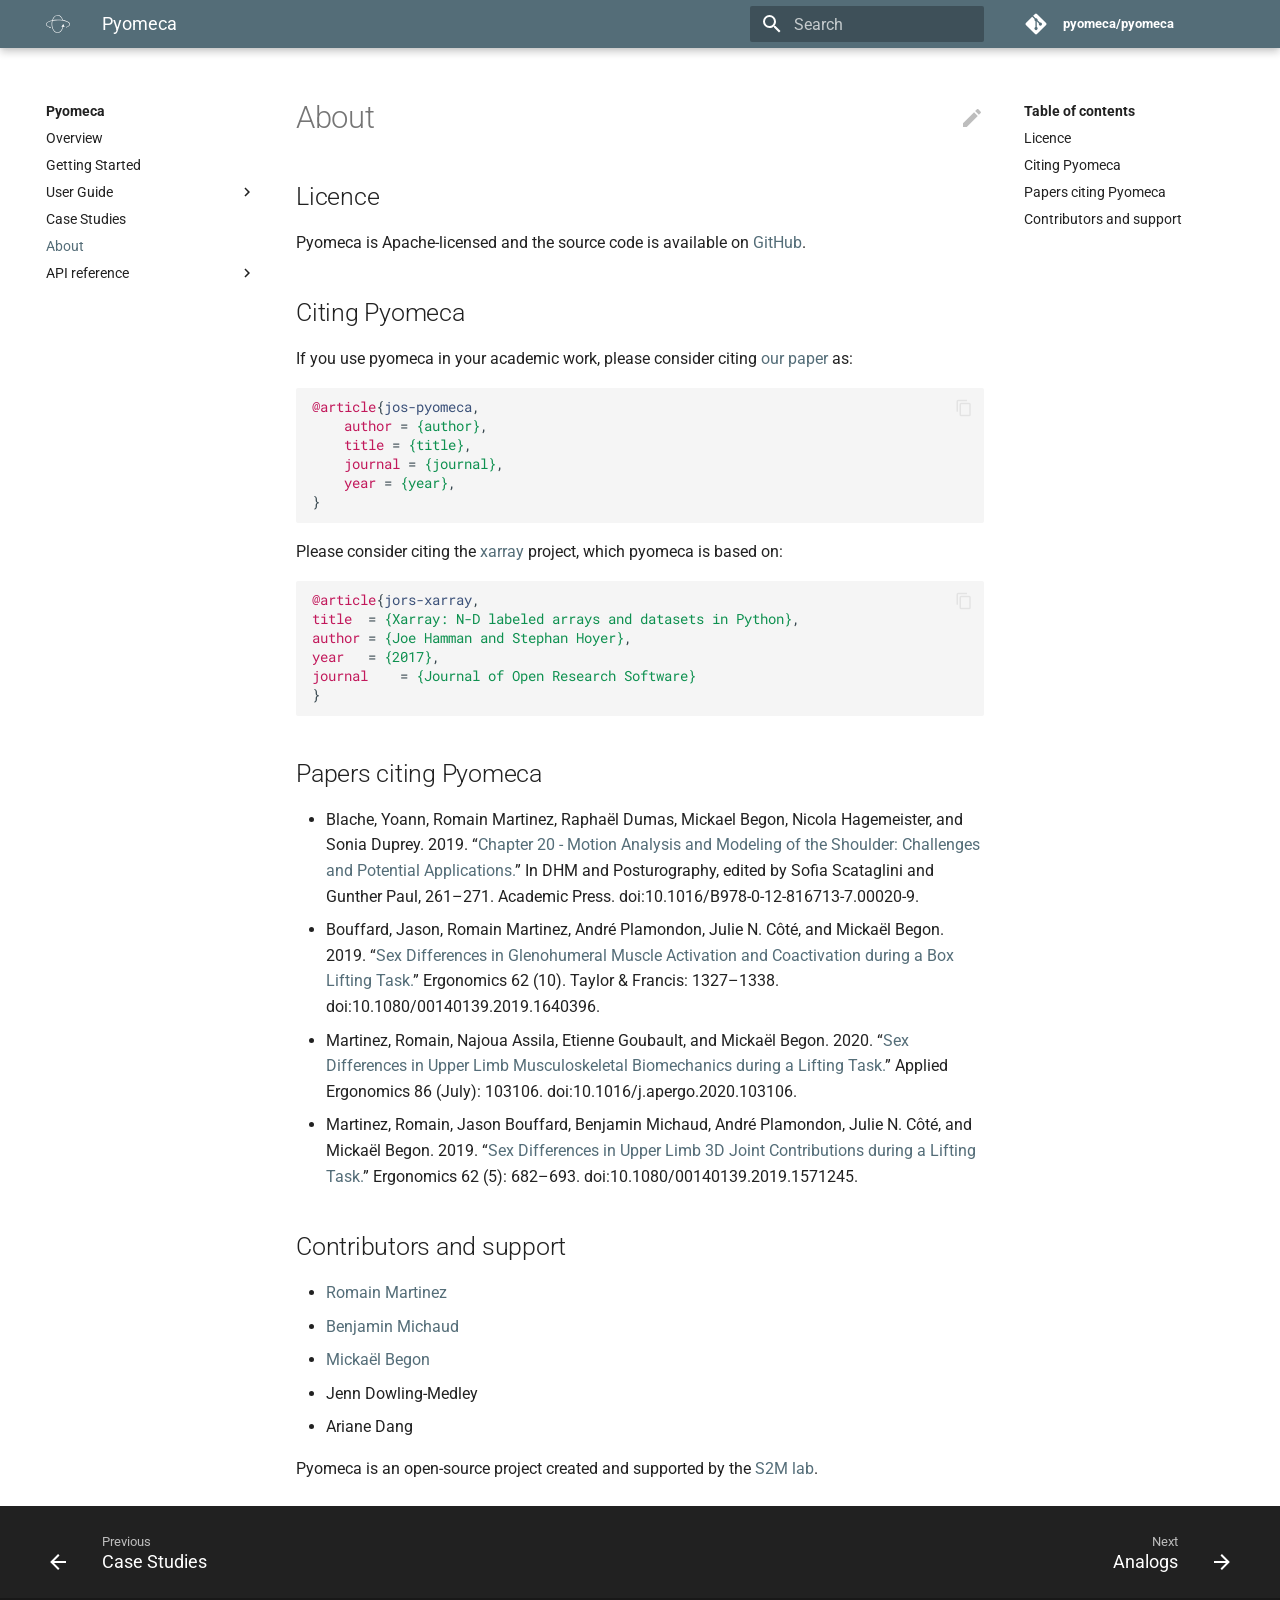
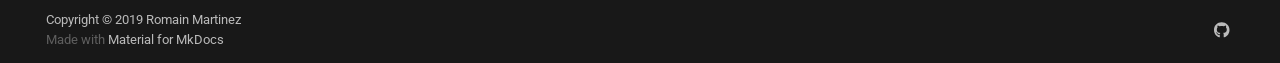
==== commit 3513ac01: "Deployed 48efe73 with MkDocs version: 1.1" ====
--- a/about/index.html
+++ b/about/index.html
@@ -9,9 +9,9 @@
 <link href="https://romainmartinez.github.io/pyomeca/about/" rel="canonical"/>
 <meta content="Romain Martinez" name="author"/>
 <link href="../images/favicon.ico" rel="shortcut icon"/>
-<meta content="mkdocs-1.1, mkdocs-material-5.0.2" name="generator"/>
+<meta content="mkdocs-1.1, mkdocs-material-5.1.0" name="generator"/>
 <title>About - Pyomeca</title>
-<link href="../assets/stylesheets/main.07c9fbf5.min.css" rel="stylesheet"/>
+<link href="../assets/stylesheets/main.89dc9fe3.min.css" rel="stylesheet"/>
 <link href="../assets/stylesheets/palette.ecd4686e.min.css" rel="stylesheet"/>
 <meta content="#546e7a" name="theme-color"/>
 <link crossorigin="" href="https://fonts.gstatic.com" rel="preconnect"/>
@@ -193,8 +193,8 @@
   </a>
 </li>
 <li class="md-nav__item">
-<a class="md-nav__link" href="#support-and-sponsors">
-    Support and sponsors
+<a class="md-nav__link" href="#contributors-and-support">
+    Contributors and support
   </a>
 </li>
 </ul>
@@ -276,8 +276,8 @@
   </a>
 </li>
 <li class="md-nav__item">
-<a class="md-nav__link" href="#support-and-sponsors">
-    Support and sponsors
+<a class="md-nav__link" href="#contributors-and-support">
+    Contributors and support
   </a>
 </li>
 </ul>
@@ -292,9 +292,48 @@
 </a>
 <h1>About</h1>
 <h2 id="licence">Licence</h2>
+<p>Pyomeca is Apache-licensed and the source code is available on <a href="https://github.com/pyomeca/pyomeca">GitHub</a>.</p>
 <h2 id="citing-pyomeca">Citing Pyomeca</h2>
+<p>If you use pyomeca in your academic work, please consider citing <a href="">our paper</a> as:</p>
+<div class="highlight"><pre><span></span><code><span class="nc">@article</span><span class="p">{</span><span class="nl">jos-pyomeca</span><span class="p">,</span>
+    <span class="na">author</span> <span class="p">=</span> <span class="s">{author}</span><span class="p">,</span>
+    <span class="na">title</span> <span class="p">=</span> <span class="s">{title}</span><span class="p">,</span>
+    <span class="na">journal</span> <span class="p">=</span> <span class="s">{journal}</span><span class="p">,</span>
+    <span class="na">year</span> <span class="p">=</span> <span class="s">{year}</span><span class="p">,</span>
+<span class="p">}</span>
+</code></pre></div>
+<p>Please consider citing the <a href="https://openresearchsoftware.metajnl.com/articles/10.5334/jors.148/">xarray</a> project, which pyomeca is based on:</p>
+<div class="highlight"><pre><span></span><code><span class="nc">@article</span><span class="p">{</span><span class="nl">jors-xarray</span><span class="p">,</span>
+<span class="na">title</span>  <span class="p">=</span> <span class="s">{Xarray: N-D labeled arrays and datasets in Python}</span><span class="p">,</span>
+<span class="na">author</span> <span class="p">=</span> <span class="s">{Joe Hamman and Stephan Hoyer}</span><span class="p">,</span>
+<span class="na">year</span>   <span class="p">=</span> <span class="s">{2017}</span><span class="p">,</span>
+<span class="na">journal</span>    <span class="p">=</span> <span class="s">{Journal of Open Research Software}</span>
+<span class="p">}</span>
+</code></pre></div>
 <h2 id="papers-citing-pyomeca">Papers citing Pyomeca</h2>
-<h2 id="support-and-sponsors">Support and sponsors</h2>
+<ul>
+<li>
+<p>Blache, Yoann, Romain Martinez, Raphaël Dumas, Mickael Begon, Nicola Hagemeister, and Sonia Duprey. 2019. “<a href="https://www.sciencedirect.com/science/article/pii/B9780128167137000209">Chapter 20 - Motion Analysis and Modeling of the Shoulder: Challenges and Potential Applications.</a>” In DHM and Posturography, edited by Sofia Scataglini and Gunther Paul, 261–271. Academic Press. doi:10.1016/B978-0-12-816713-7.00020-9.</p>
+</li>
+<li>
+<p>Bouffard, Jason, Romain Martinez, André Plamondon, Julie N. Côté, and Mickaël Begon. 2019. “<a href="https://www.tandfonline.com/doi/abs/10.1080/00140139.2019.1640396">Sex Differences in Glenohumeral Muscle Activation and Coactivation during a Box Lifting Task.</a>” Ergonomics 62 (10). Taylor &amp; Francis: 1327–1338. doi:10.1080/00140139.2019.1640396.</p>
+</li>
+<li>
+<p>Martinez, Romain, Najoua Assila, Etienne Goubault, and Mickaël Begon. 2020. “<a href="https://www.sciencedirect.com/science/article/abs/pii/S0003687020300673">Sex Differences in Upper Limb Musculoskeletal Biomechanics during a Lifting Task.</a>” Applied Ergonomics 86 (July): 103106. doi:10.1016/j.apergo.2020.103106.</p>
+</li>
+<li>
+<p>Martinez, Romain, Jason Bouffard, Benjamin Michaud, André Plamondon, Julie N. Côté, and Mickaël Begon. 2019. “<a href="https://www.tandfonline.com/doi/abs/10.1080/00140139.2019.1571245">Sex Differences in Upper Limb 3D Joint Contributions during a Lifting Task.</a>” Ergonomics 62 (5): 682–693. doi:10.1080/00140139.2019.1571245.</p>
+</li>
+</ul>
+<h2 id="contributors-and-support">Contributors and support</h2>
+<ul>
+<li><a href="https://github.com/romainmartinez">Romain Martinez</a></li>
+<li><a href="https://github.com/pariterre">Benjamin Michaud</a></li>
+<li><a href="https://github.com/mickaelbegon">Mickaël Begon</a></li>
+<li>Jenn Dowling-Medley</li>
+<li>Ariane Dang</li>
+</ul>
+<p>Pyomeca is an open-source project created and supported by the <a href="https://www.facebook.com/s2mlab/">S2M lab</a>.</p>
 </article>
 </div>
 </div>
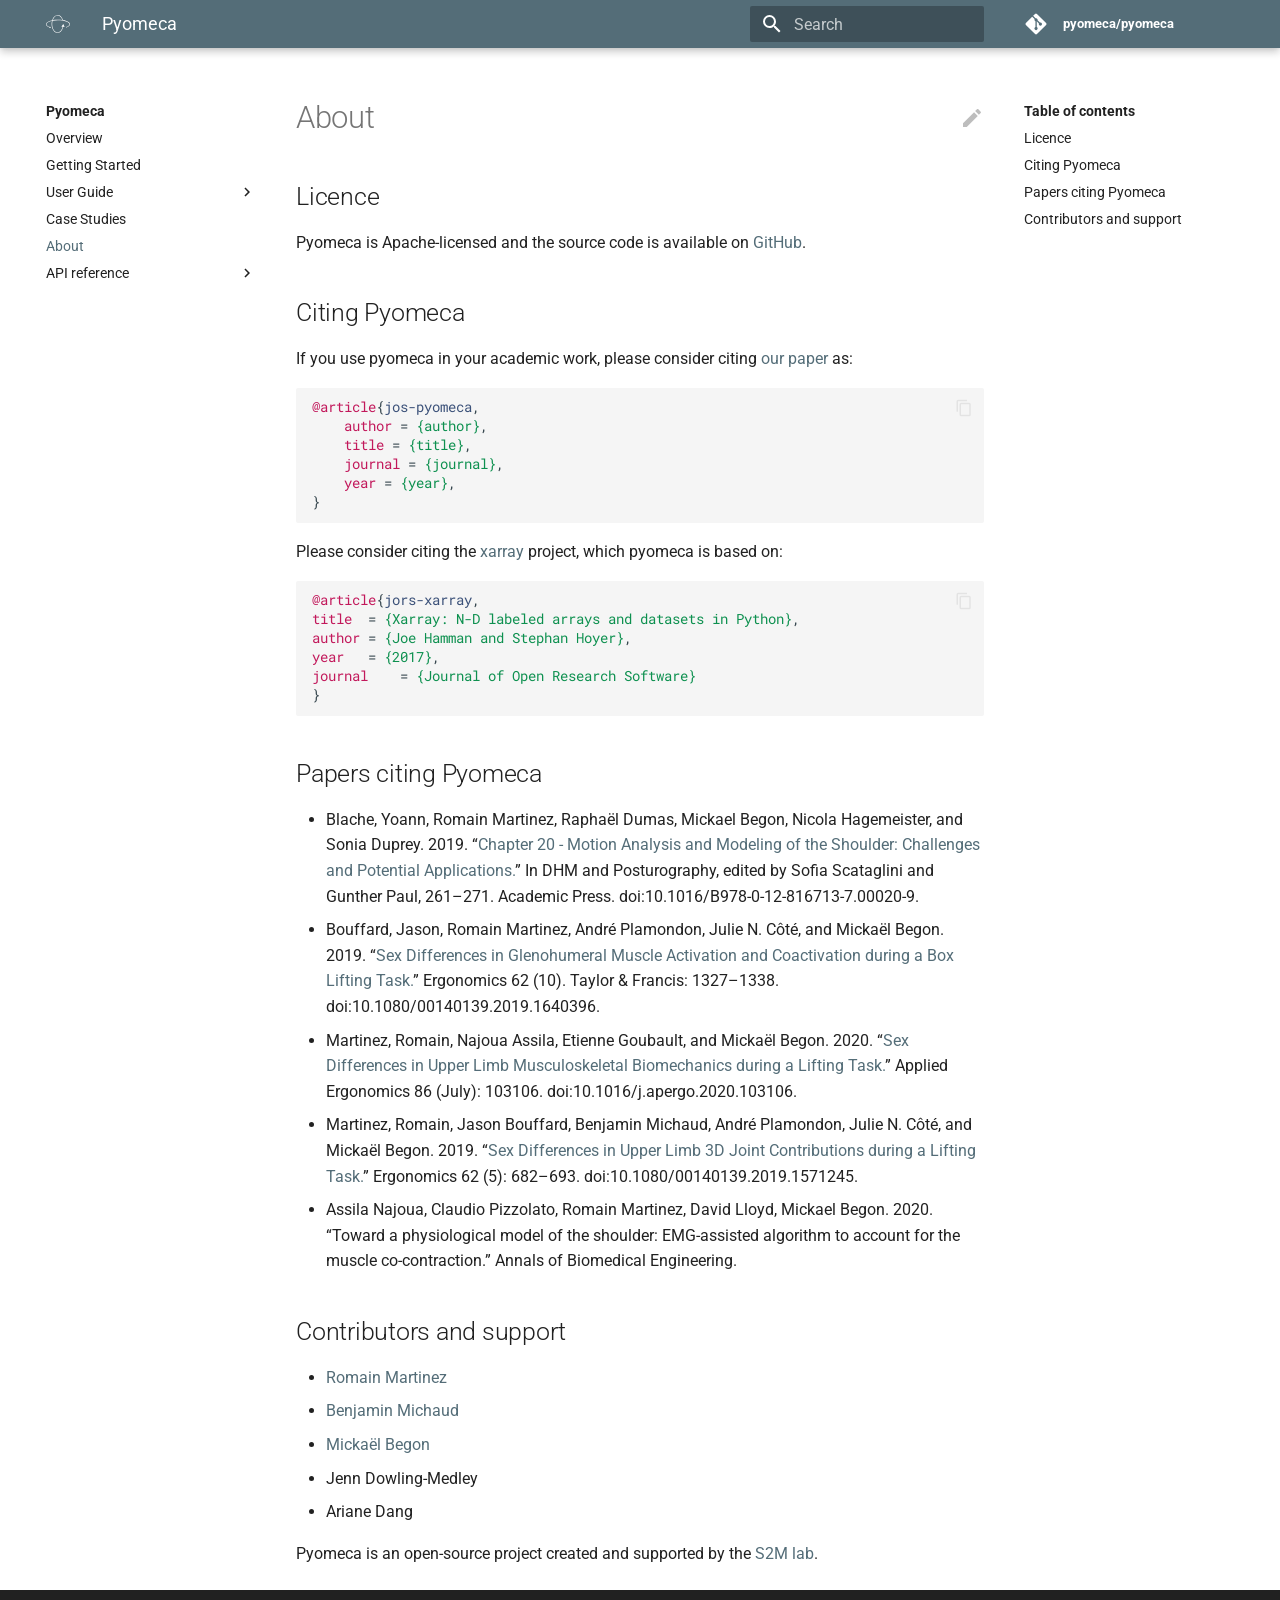
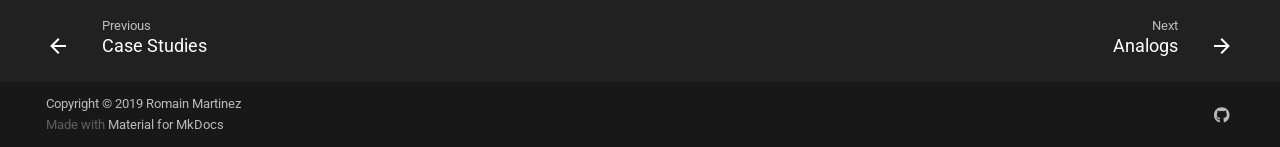
==== commit 138737dc: "Deployed 1faa737 with MkDocs version: 1.1" ====
--- a/about/index.html
+++ b/about/index.html
@@ -324,6 +324,9 @@
 <li>
 <p>Martinez, Romain, Jason Bouffard, Benjamin Michaud, André Plamondon, Julie N. Côté, and Mickaël Begon. 2019. “<a href="https://www.tandfonline.com/doi/abs/10.1080/00140139.2019.1571245">Sex Differences in Upper Limb 3D Joint Contributions during a Lifting Task.</a>” Ergonomics 62 (5): 682–693. doi:10.1080/00140139.2019.1571245.</p>
 </li>
+<li>
+<p>Assila Najoua, Claudio Pizzolato, Romain Martinez, David Lloyd, Mickael Begon. 2020. “Toward a physiological model of the shoulder: EMG-assisted algorithm to account for the muscle co-contraction.” Annals of Biomedical Engineering.</p>
+</li>
 </ul>
 <h2 id="contributors-and-support">Contributors and support</h2>
 <ul>
